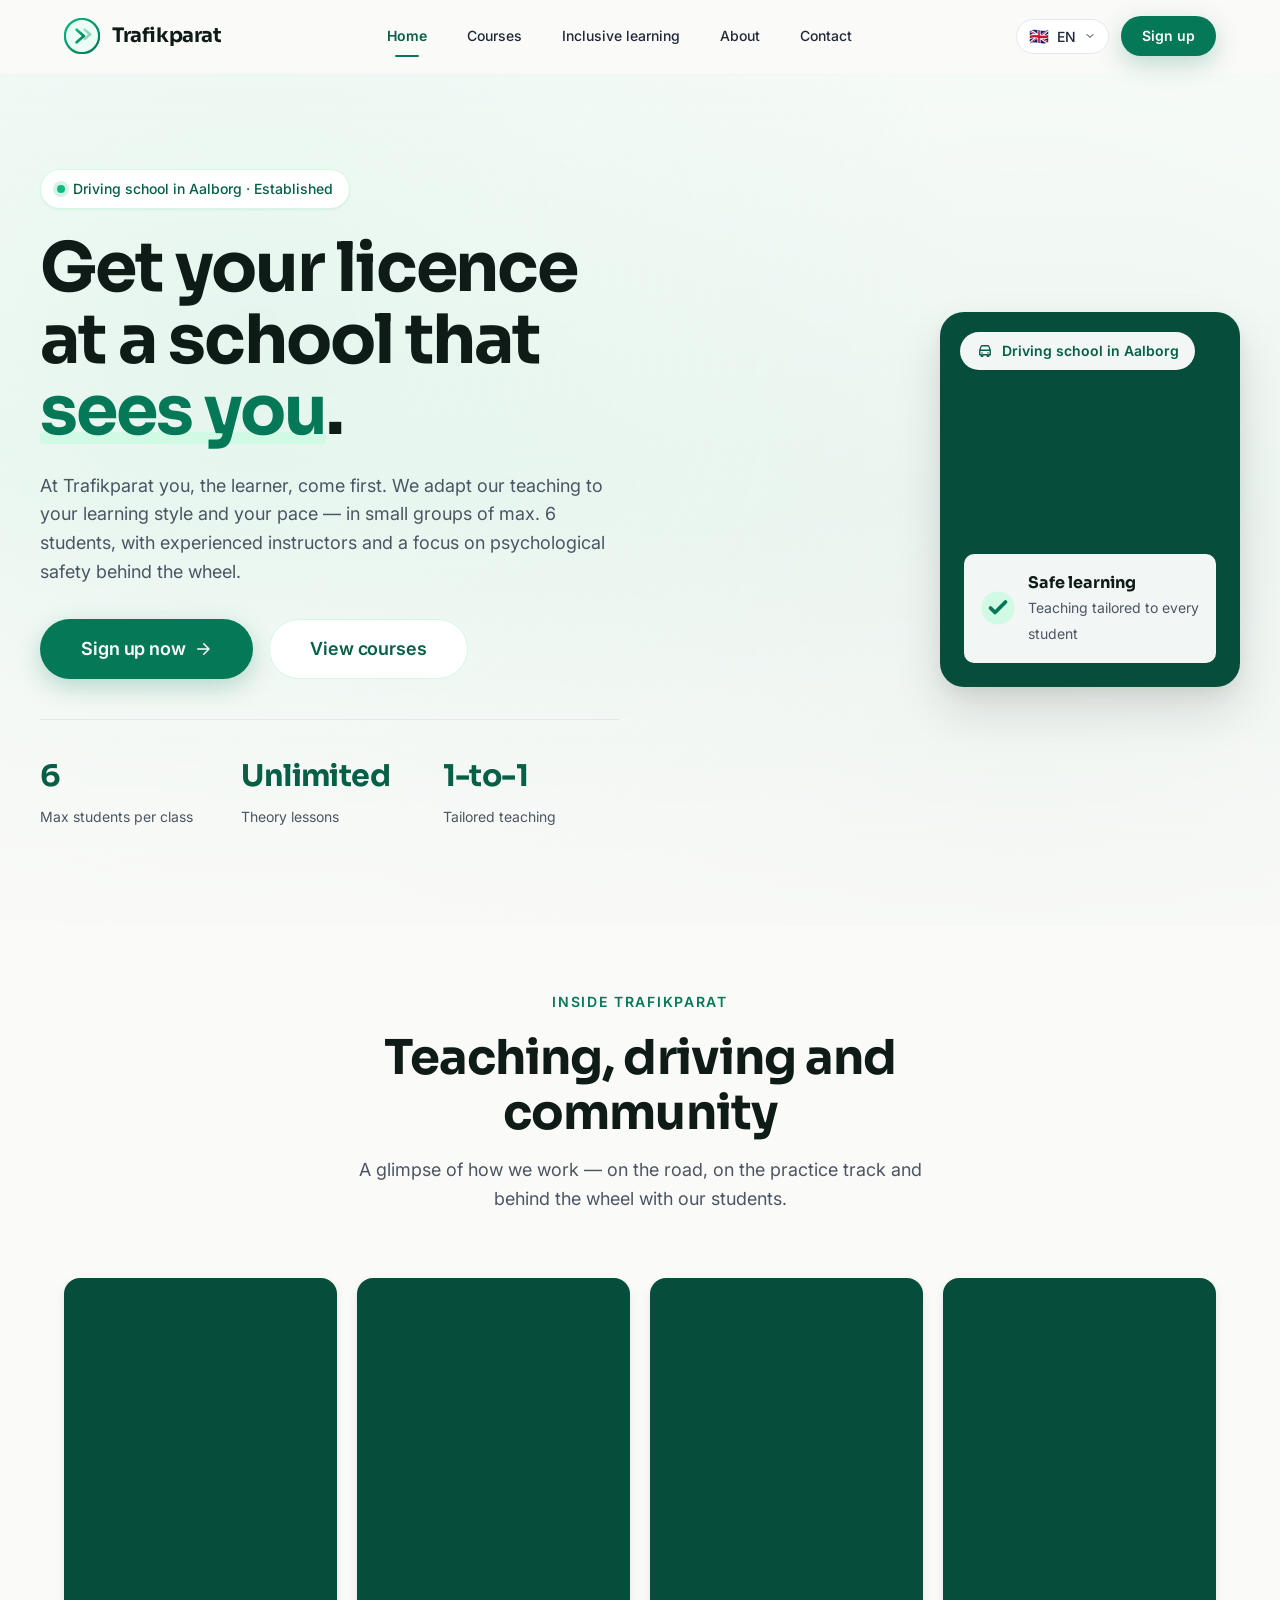
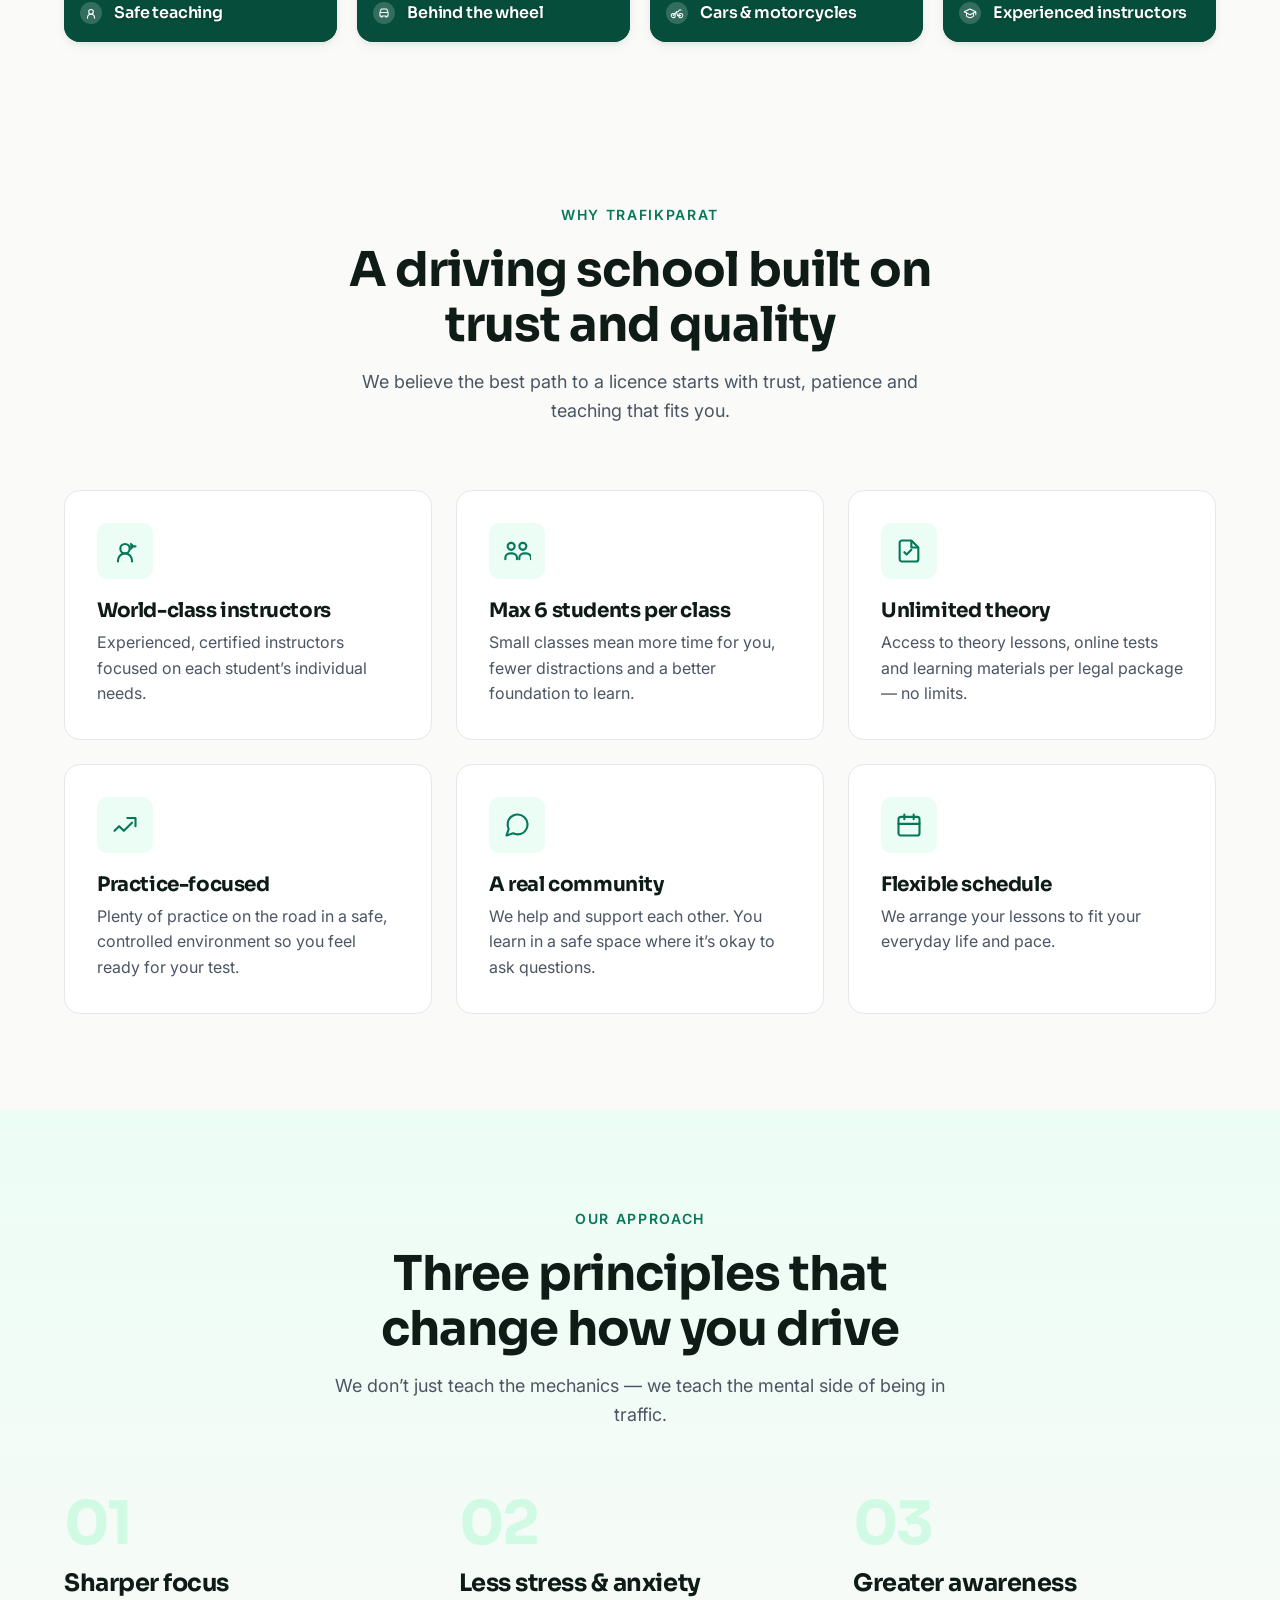
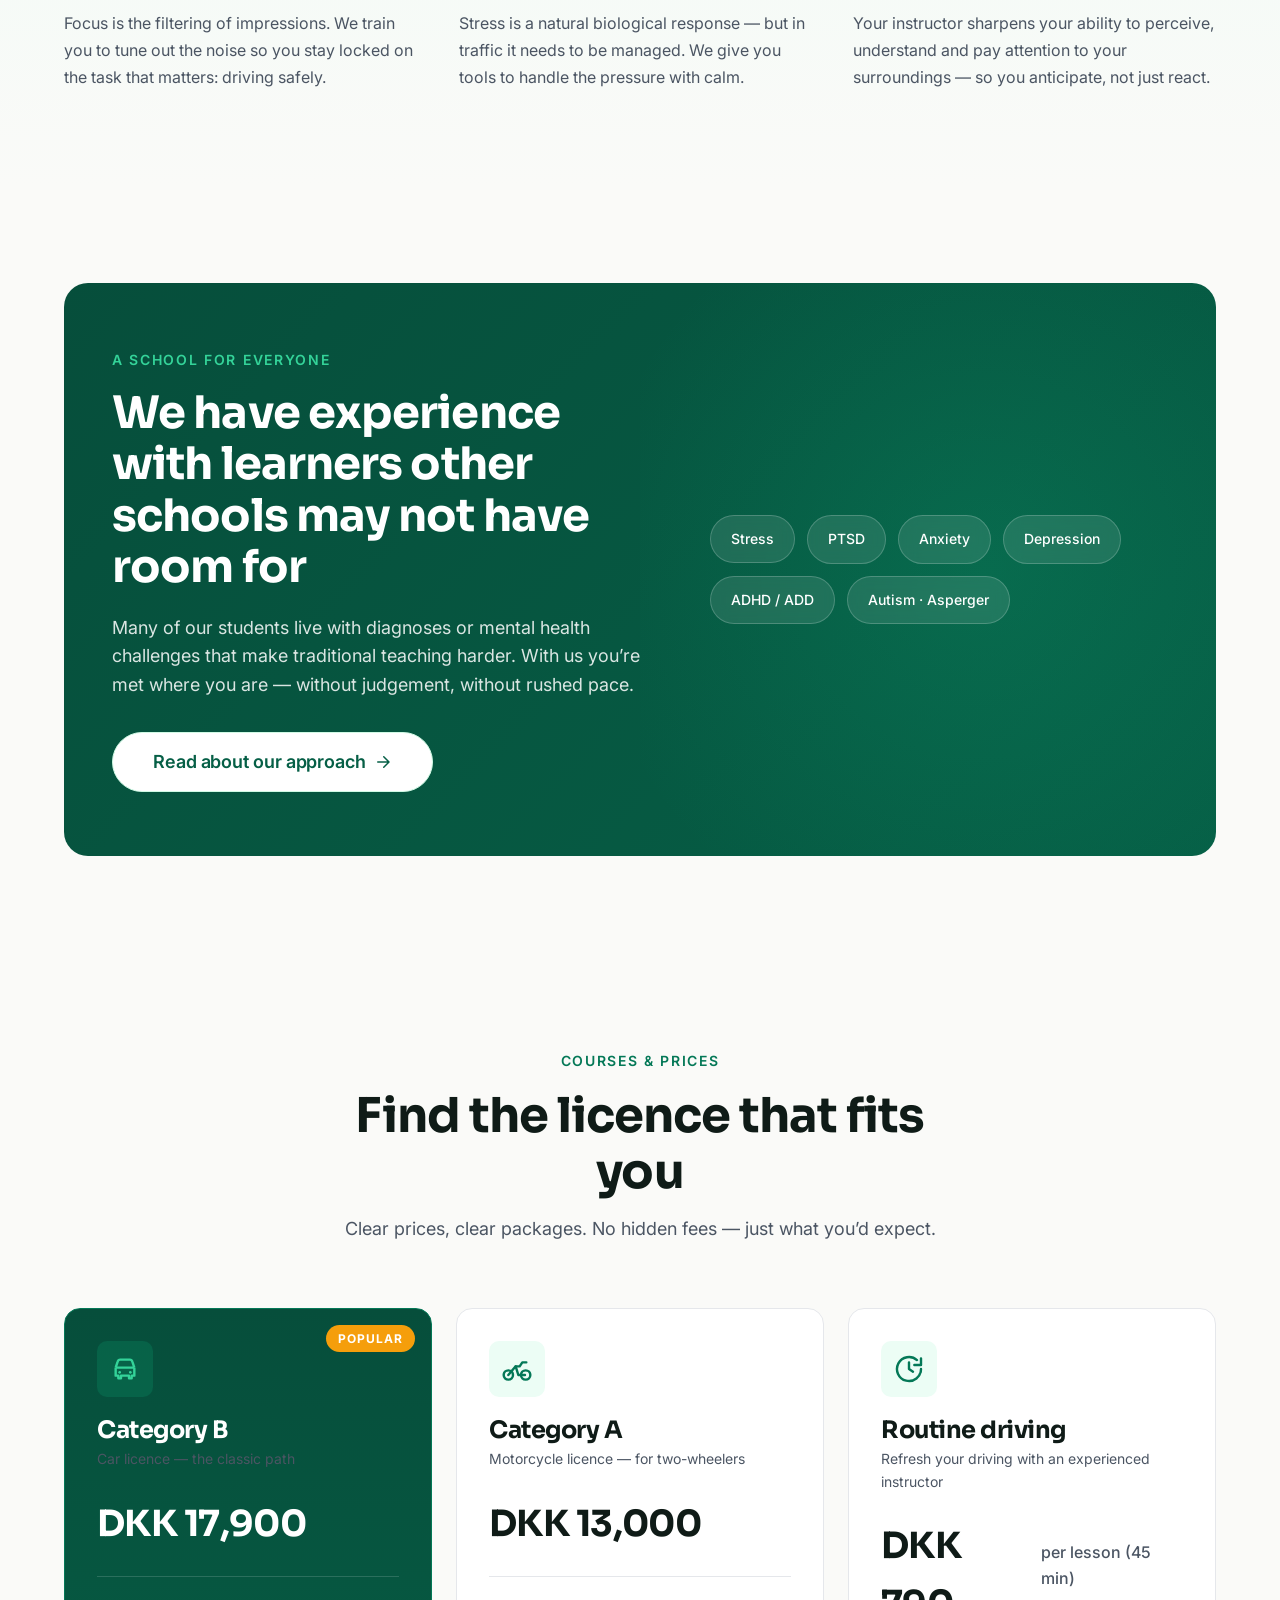
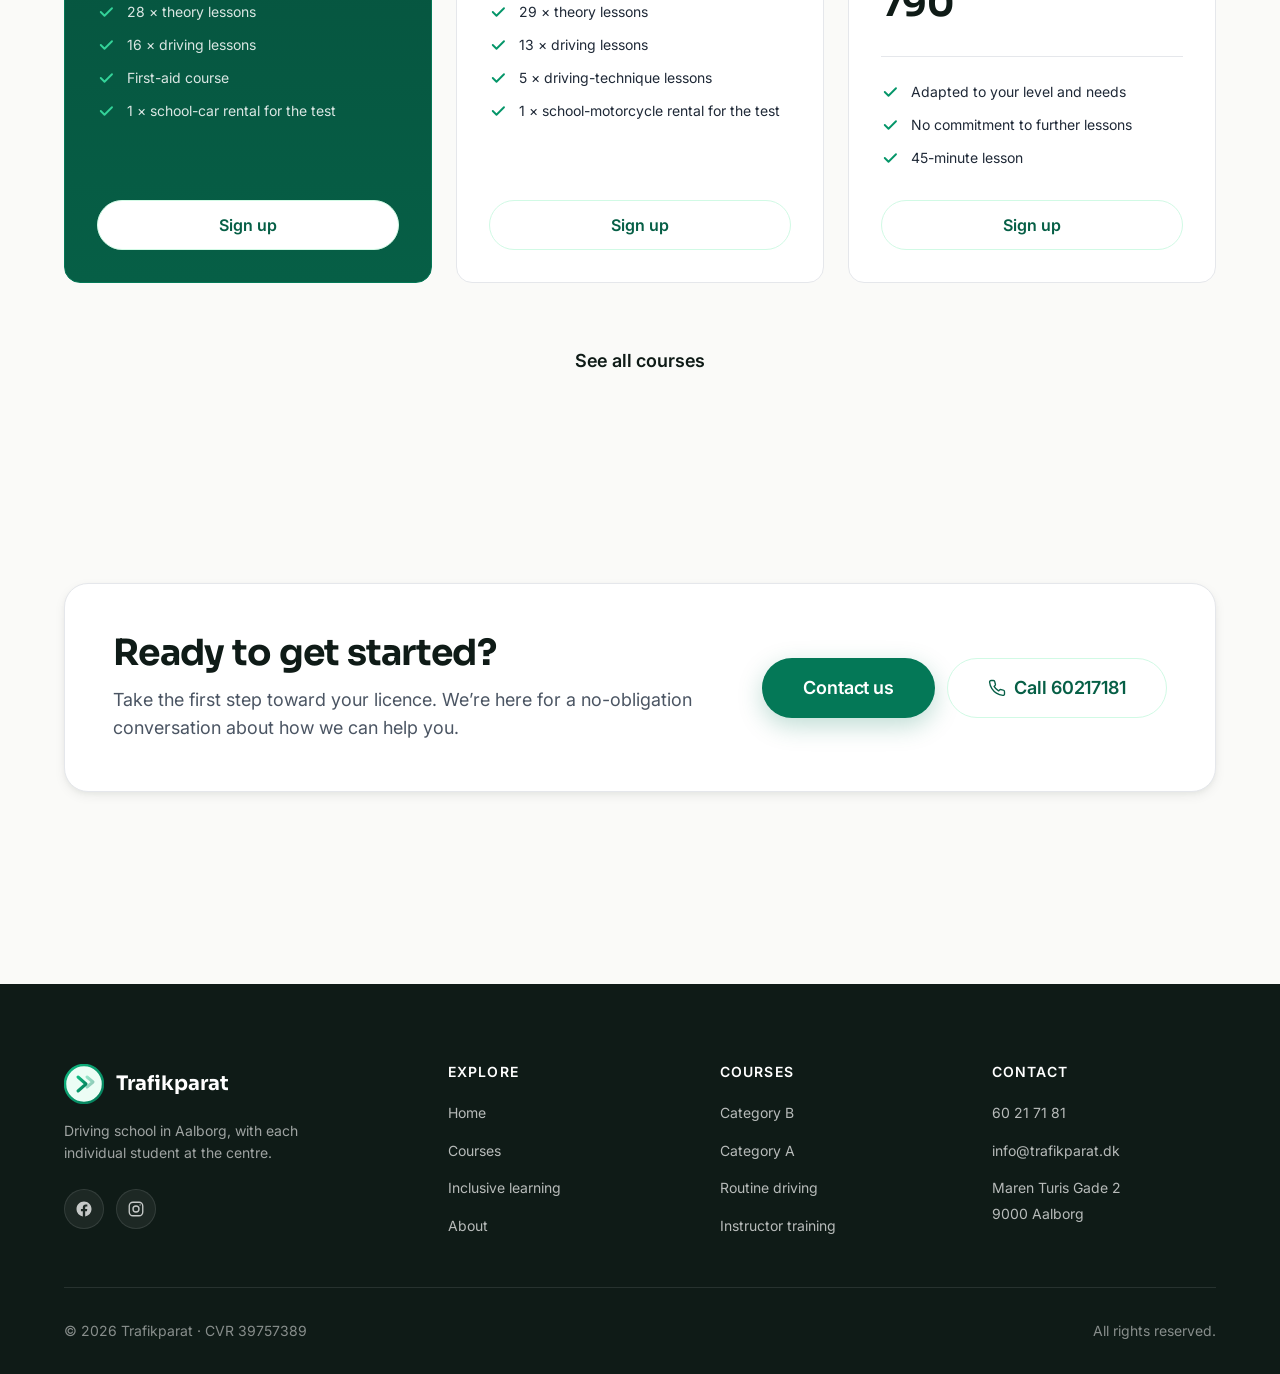
==== index.html @ 36429fb8 "init" ====
<!DOCTYPE html>
<html lang="da">
<head>
  <meta charset="UTF-8" />
  <meta name="viewport" content="width=device-width, initial-scale=1.0" />
  <title>Trafikparat · Køreskole i Aalborg</title>
  <meta name="description" content="Køreskole i Aalborg, der sætter eleven i centrum. Maks. 6 elever pr. hold, erfarne kørelærere og tilpasset undervisning — også for elever med stress, PTSD, ADHD, autisme m.fl." />
  <meta name="theme-color" content="#047857" />
  <meta property="og:title" content="Trafikparat · Køreskole i Aalborg" />
  <meta property="og:description" content="Køreskole i Aalborg, der sætter eleven i centrum. Tryg, individuel undervisning på dit tempo." />
  <meta property="og:type" content="website" />
  <link rel="icon" type="image/svg+xml" href="assets/logo.svg" />
  <link rel="preconnect" href="https://fonts.googleapis.com" />
  <link rel="preconnect" href="https://fonts.gstatic.com" crossorigin />
  <link href="https://fonts.googleapis.com/css2?family=Inter:wght@400;500;600;700&family=Sora:wght@500;600;700&display=swap" rel="stylesheet" />
  <link rel="stylesheet" href="css/style.css" />
  <span data-i18n-title="meta.tagline" style="display:none"></span>
</head>
<body>

  <!-- ============= NAV ============= -->
  <header class="nav">
    <div class="container nav__inner">
      <a href="index.html" class="nav__brand" aria-label="Trafikparat">
        <img src="assets/logo.svg" alt="" width="36" height="36" />
        <span>Trafikparat</span>
      </a>

      <nav class="nav__menu" aria-label="Hovedmenu">
        <a href="index.html" class="nav__link is-active" data-i18n="nav.home">Forside</a>
        <a href="holdstart.html" class="nav__link" data-i18n="nav.courses">Holdstart</a>
        <a href="saerlige-behov.html" class="nav__link" data-i18n="nav.support">Særlige behov</a>
        <a href="om-os.html" class="nav__link" data-i18n="nav.about">Om os</a>
        <a href="kontakt.html" class="nav__link" data-i18n="nav.contact">Kontakt</a>
      </nav>

      <div class="nav__actions">
        <div class="lang">
          <button type="button" class="lang__toggle" data-lang-toggle aria-haspopup="true" aria-expanded="false">
            <span class="lang__flag" data-lang-flag>🇩🇰</span>
            <span data-lang-current>DA</span>
            <svg class="lang__caret" viewBox="0 0 24 24" fill="none" aria-hidden="true">
              <path d="M6 9l6 6 6-6" stroke="currentColor" stroke-width="2" stroke-linecap="round" stroke-linejoin="round"/>
            </svg>
          </button>
          <div class="lang__menu" data-lang-menu role="menu"></div>
        </div>

        <a href="kontakt.html" class="btn btn--primary btn--sm" data-i18n="nav.signUp">Tilmeld dig</a>

        <button type="button" class="nav__burger" aria-label="Menu" aria-expanded="false" aria-controls="nav-menu">
          <span></span><span></span><span></span>
        </button>
      </div>
    </div>
  </header>

  <!-- ============= HERO ============= -->
  <section class="hero">
    <div class="hero__bg">
      <video class="hero__video" autoplay loop muted playsinline poster="">
        <source src="https://trafikparat.dk/onewebmedia/Trafik%20-%206454.mp4" type="video/mp4" />
      </video>
      <div class="hero__overlay"></div>
    </div>

    <div class="container hero__inner">
      <div class="hero__copy" data-reveal>
        <span class="hero__eyebrow">
          <span class="dot"></span>
          <span data-i18n="hero.eyebrow">Køreskole i Aalborg · Etableret køreskole</span>
        </span>

        <h1 class="hero__title">
          <span data-i18n="hero.title1">Få dit kørekort hos en køreskole, der</span>
          <span class="highlight" data-i18n="hero.titleHL">ser dig</span><span data-i18n="hero.title2">.</span>
        </h1>

        <p class="hero__lead" data-i18n="hero.lead">
          Hos Trafikparat står du som elev i centrum. Vi tilpasser undervisningen til din læringsstil og dit tempo — i små hold på maks. 6 elever, med erfarne kørelærere og fokus på psykologisk tryghed bag rattet.
        </p>

        <div class="hero__cta">
          <a href="holdstart.html" class="btn btn--primary btn--large">
            <span data-i18n="hero.ctaPrimary">Tilmeld dig nu</span>
            <svg class="icon" viewBox="0 0 24 24" fill="none" aria-hidden="true">
              <path d="M5 12h14M13 5l7 7-7 7" stroke="currentColor" stroke-width="2" stroke-linecap="round" stroke-linejoin="round"/>
            </svg>
          </a>
          <a href="#features" class="btn btn--secondary btn--large" data-i18n="hero.ctaSecondary">Se holdstart</a>
        </div>

        <div class="hero__stats">
          <div class="hero__stat">
            <strong>6</strong>
            <span data-i18n="hero.stat1">Maks. elever pr. hold</span>
          </div>
          <div class="hero__stat">
            <strong data-i18n="hero.statValueTheory">Ubegrænset</strong>
            <span data-i18n="hero.stat2">Teorilektioner</span>
          </div>
          <div class="hero__stat">
            <strong data-i18n="hero.statValueIndividual">1-til-1</strong>
            <span data-i18n="hero.stat3">Tilpasset undervisning</span>
          </div>
        </div>
      </div>

      <div class="hero__visual" data-reveal>
        <video autoplay loop muted playsinline>
          <source src="https://trafikparat.dk/onewebmedia/pexels-gustavo-fring-5391318.mp4" type="video/mp4" />
        </video>
        <div class="hero__visual-tag">
          <svg viewBox="0 0 24 24" fill="none" aria-hidden="true">
            <path d="M5 11l1.5-4.5A2 2 0 018.4 5h7.2a2 2 0 011.9 1.5L19 11M5 11h14M5 11v6h2v2h2v-2h6v2h2v-2h2v-6" stroke="currentColor" stroke-width="1.8" stroke-linejoin="round"/>
            <circle cx="8" cy="14.5" r="1" fill="currentColor"/>
            <circle cx="16" cy="14.5" r="1" fill="currentColor"/>
          </svg>
          <span data-i18n="meta.tagline">Køreskole i Aalborg</span>
        </div>
        <div class="hero__visual-badge">
          <svg viewBox="0 0 24 24" fill="none" aria-hidden="true">
            <circle cx="12" cy="12" r="11" fill="#D1FAE5"/>
            <path d="M7 12l3 3 7-7" stroke="#047857" stroke-width="2.5" stroke-linecap="round" stroke-linejoin="round"/>
          </svg>
          <div>
            <strong data-i18n="hero.badgeTitle">Tryg læring</strong>
            <span data-i18n="hero.badgeText">Undervisning tilpasset hver enkelt elev</span>
          </div>
        </div>
      </div>
    </div>
  </section>

  <!-- ============= SCENES (visual storyboard) ============= -->
  <section class="section section--tight">
    <div class="container">
      <header class="section-header" data-reveal>
        <span class="eyebrow" data-i18n="scenes.eyebrow">Hverdagen hos Trafikparat</span>
        <h2 class="section-title" data-i18n="scenes.title">Undervisning, kørsel og fællesskab</h2>
        <p class="section-lead" data-i18n="scenes.lead">Et glimt af, hvordan vi arbejder — på vejen, på øvebanen og bag rattet sammen med vores elever.</p>
      </header>

      <div class="scenes">
        <article class="scene-card" data-reveal>
          <video autoplay loop muted playsinline preload="metadata">
            <source src="https://trafikparat.dk/onewebmedia/pexels-gustavo-fring-5391318.mp4" type="video/mp4" />
          </video>
          <div class="scene-card__caption">
            <svg viewBox="0 0 24 24" fill="none" aria-hidden="true">
              <path d="M12 14a4 4 0 100-8 4 4 0 000 8z" stroke="currentColor" stroke-width="1.8"/>
              <path d="M6 21v-1a6 6 0 0112 0v1" stroke="currentColor" stroke-width="1.8" stroke-linecap="round"/>
            </svg>
            <strong data-i18n="scenes.tag1">Tryg undervisning</strong>
          </div>
        </article>

        <article class="scene-card" data-reveal>
          <video autoplay loop muted playsinline preload="metadata">
            <source src="https://trafikparat.dk/onewebmedia/Trafik%20-%206454.mp4" type="video/mp4" />
          </video>
          <div class="scene-card__caption">
            <svg viewBox="0 0 24 24" fill="none" aria-hidden="true">
              <path d="M5 11l1.5-4.5A2 2 0 018.4 5h7.2a2 2 0 011.9 1.5L19 11M5 11h14M5 11v6h2v2h2v-2h6v2h2v-2h2v-6" stroke="currentColor" stroke-width="1.8" stroke-linejoin="round"/>
            </svg>
            <strong data-i18n="scenes.tag2">Praktisk kørsel</strong>
          </div>
        </article>

        <article class="scene-card" data-reveal>
          <video autoplay loop muted playsinline preload="metadata">
            <source src="https://trafikparat.dk/onewebmedia/production%20ID_5198919.mp4" type="video/mp4" />
          </video>
          <div class="scene-card__caption">
            <svg viewBox="0 0 24 24" fill="none" aria-hidden="true">
              <circle cx="5.5" cy="16.5" r="3.5" stroke="currentColor" stroke-width="1.8"/>
              <circle cx="18.5" cy="16.5" r="3.5" stroke="currentColor" stroke-width="1.8"/>
              <path d="M5.5 16.5L11 10h3l2-3h3M11 10l2 6.5h5" stroke="currentColor" stroke-width="1.8" stroke-linecap="round" stroke-linejoin="round"/>
            </svg>
            <strong data-i18n="scenes.tag3">Kategori A & B</strong>
          </div>
        </article>

        <article class="scene-card" data-reveal>
          <video autoplay loop muted playsinline preload="metadata">
            <source src="https://trafikparat.dk/onewebmedia/pexels-kindel-media-6774593.mp4" type="video/mp4" />
          </video>
          <div class="scene-card__caption">
            <svg viewBox="0 0 24 24" fill="none" aria-hidden="true">
              <path d="M22 10v6M2 10l10-5 10 5-10 5z" stroke="currentColor" stroke-width="1.8" stroke-linejoin="round"/>
              <path d="M6 12v5c0 1 4 3 6 3s6-2 6-3v-5" stroke="currentColor" stroke-width="1.8" stroke-linecap="round" stroke-linejoin="round"/>
            </svg>
            <strong data-i18n="scenes.tag4">Erfarne kørelærere</strong>
          </div>
        </article>
      </div>
    </div>
  </section>

  <!-- ============= FEATURES ============= -->
  <section class="section" id="features">
    <div class="container">
      <header class="section-header" data-reveal>
        <span class="eyebrow" data-i18n="features.eyebrow">Hvorfor Trafikparat</span>
        <h2 class="section-title" data-i18n="features.title">En køreskole bygget på tryghed og kvalitet</h2>
        <p class="section-lead" data-i18n="features.lead">Vi tror på, at den bedste vej til et kørekort starter med tillid, tålmodighed og tilpasset undervisning.</p>
      </header>

      <div class="features">
        <article class="feature" data-reveal>
          <div class="feature__icon">
            <svg viewBox="0 0 24 24" fill="none" aria-hidden="true">
              <path d="M12 14a4 4 0 100-8 4 4 0 000 8z" stroke="currentColor" stroke-width="1.8"/>
              <path d="M6 21v-1a6 6 0 0112 0v1" stroke="currentColor" stroke-width="1.8" stroke-linecap="round"/>
              <path d="M17 6l2 2-2 2M21 8h-4" stroke="currentColor" stroke-width="1.8" stroke-linecap="round" stroke-linejoin="round"/>
            </svg>
          </div>
          <h3 class="feature__title" data-i18n="features.f1Title">Lærere i verdensklasse</h3>
          <p class="feature__text" data-i18n="features.f1Text">Erfarne, certificerede kørelærere med fokus på den enkelte elevs behov og forudsætninger.</p>
        </article>

        <article class="feature" data-reveal>
          <div class="feature__icon">
            <svg viewBox="0 0 24 24" fill="none" aria-hidden="true">
              <circle cx="7" cy="8" r="3" stroke="currentColor" stroke-width="1.8"/>
              <circle cx="17" cy="8" r="3" stroke="currentColor" stroke-width="1.8"/>
              <path d="M2 19v-1a4 4 0 014-4h2a4 4 0 014 4v1M14 19v-1a4 4 0 014-4h2a4 4 0 014 4v1" stroke="currentColor" stroke-width="1.8" stroke-linecap="round"/>
            </svg>
          </div>
          <h3 class="feature__title" data-i18n="features.f2Title">Maks. 6 elever pr. hold</h3>
          <p class="feature__text" data-i18n="features.f2Text">Små hold giver mere tid til dig, færre forstyrrelser og en bedre forudsætning for at lære.</p>
        </article>

        <article class="feature" data-reveal>
          <div class="feature__icon">
            <svg viewBox="0 0 24 24" fill="none" aria-hidden="true">
              <path d="M4 5a2 2 0 012-2h8l6 6v10a2 2 0 01-2 2H6a2 2 0 01-2-2V5z" stroke="currentColor" stroke-width="1.8" stroke-linejoin="round"/>
              <path d="M14 3v6h6" stroke="currentColor" stroke-width="1.8" stroke-linejoin="round"/>
              <path d="M8 13l2 2 4-4" stroke="currentColor" stroke-width="1.8" stroke-linecap="round" stroke-linejoin="round"/>
            </svg>
          </div>
          <h3 class="feature__title" data-i18n="features.f3Title">Ubegrænset teori</h3>
          <p class="feature__text" data-i18n="features.f3Text">Du får adgang til teorilektioner, online prøver og undervisningsmaterialer pr. lovpakke uden begrænsninger.</p>
        </article>

        <article class="feature" data-reveal>
          <div class="feature__icon">
            <svg viewBox="0 0 24 24" fill="none" aria-hidden="true">
              <path d="M3 17l4-4 4 4 7-7" stroke="currentColor" stroke-width="1.8" stroke-linecap="round" stroke-linejoin="round"/>
              <path d="M14 6h7v7" stroke="currentColor" stroke-width="1.8" stroke-linecap="round" stroke-linejoin="round"/>
            </svg>
          </div>
          <h3 class="feature__title" data-i18n="features.f4Title">Praksisorienteret</h3>
          <p class="feature__text" data-i18n="features.f4Text">Masser af øvelse på vejen i et sikkert og kontrolleret miljø, så du føler dig klar til prøven.</p>
        </article>

        <article class="feature" data-reveal>
          <div class="feature__icon">
            <svg viewBox="0 0 24 24" fill="none" aria-hidden="true">
              <path d="M21 11.5a8.38 8.38 0 01-.9 3.8 8.5 8.5 0 01-7.6 4.7 8.38 8.38 0 01-3.8-.9L3 21l1.9-5.7a8.38 8.38 0 01-.9-3.8 8.5 8.5 0 014.7-7.6 8.38 8.38 0 013.8-.9h.5a8.48 8.48 0 018 8v.5z" stroke="currentColor" stroke-width="1.8" stroke-linejoin="round"/>
            </svg>
          </div>
          <h3 class="feature__title" data-i18n="features.f5Title">Fællesskab</h3>
          <p class="feature__text" data-i18n="features.f5Text">Vi hjælper og støtter hinanden. Du lærer i et trygt miljø, hvor det er okay at stille spørgsmål.</p>
        </article>

        <article class="feature" data-reveal>
          <div class="feature__icon">
            <svg viewBox="0 0 24 24" fill="none" aria-hidden="true">
              <rect x="3" y="5" width="18" height="16" rx="2" stroke="currentColor" stroke-width="1.8"/>
              <path d="M8 3v4M16 3v4M3 11h18" stroke="currentColor" stroke-width="1.8" stroke-linecap="round"/>
            </svg>
          </div>
          <h3 class="feature__title" data-i18n="features.f6Title">Fleksibel tidsplan</h3>
          <p class="feature__text" data-i18n="features.f6Text">Vi tilrettelægger din undervisning, så den passer ind i din hverdag og dit tempo.</p>
        </article>
      </div>
    </div>
  </section>

  <!-- ============= PILLARS / METHODOLOGY ============= -->
  <section class="section" style="background: linear-gradient(180deg, #ECFDF5 0%, transparent 100%);">
    <div class="container">
      <header class="section-header" data-reveal>
        <span class="eyebrow" data-i18n="pillars.eyebrow">Vores tilgang</span>
        <h2 class="section-title" data-i18n="pillars.title">Tre principper, der ændrer, hvordan du kører</h2>
        <p class="section-lead" data-i18n="pillars.lead">Vi underviser ikke bare i køreteknik — vi underviser i den mentale side af at færdes i trafikken.</p>
      </header>

      <div class="pillars">
        <article class="pillar" data-reveal>
          <div class="pillar__number">01</div>
          <h3 class="pillar__title" data-i18n="pillars.p1Title">Forbedret fokus</h3>
          <p class="pillar__text" data-i18n="pillars.p1Text">Fokus er en filtrering af indtryk. Vi træner dig i at udelukke det støj, der forstyrrer din intention, så du holder hovedet på den vigtige opgave: at køre sikkert.</p>
        </article>
        <article class="pillar" data-reveal>
          <div class="pillar__number">02</div>
          <h3 class="pillar__title" data-i18n="pillars.p2Title">Mindre stress og angst</h3>
          <p class="pillar__text" data-i18n="pillars.p2Text">Stress er en naturlig biologisk mekanisme — men i trafikken skal den styres. Vi giver dig værktøjer til at håndtere presset bag rattet med ro.</p>
        </article>
        <article class="pillar" data-reveal>
          <div class="pillar__number">03</div>
          <h3 class="pillar__title" data-i18n="pillars.p3Title">Øget bevidsthed</h3>
          <p class="pillar__text" data-i18n="pillars.p3Text">Din kørelærer optimerer din evne til at opfatte, forstå og være opmærksom på omgivelserne, så du ikke bare reagerer — men forudser.</p>
        </article>
      </div>
    </div>
  </section>

  <!-- ============= INCLUSIVE ============= -->
  <section class="section">
    <div class="container">
      <div class="inclusive" data-reveal>
        <div class="inclusive__inner">
          <div>
            <span class="eyebrow" data-i18n="inclusive.eyebrow">En køreskole for alle</span>
            <h2 class="inclusive__title" data-i18n="inclusive.title">Vi har erfaring med elever, som andre måske ikke har plads til</h2>
            <p class="inclusive__text" data-i18n="inclusive.text">Mange af vores elever lever med diagnoser eller mentale udfordringer, der gør det sværere at lære i en traditionel sammenhæng. Hos os bliver du mødt, hvor du er — uden fordomme, uden forhastet tempo.</p>
            <a href="saerlige-behov.html" class="btn btn--secondary btn--large">
              <span data-i18n="inclusive.cta">Læs mere om vores tilgang</span>
              <svg class="icon" viewBox="0 0 24 24" fill="none" aria-hidden="true">
                <path d="M5 12h14M13 5l7 7-7 7" stroke="currentColor" stroke-width="2" stroke-linecap="round" stroke-linejoin="round"/>
              </svg>
            </a>
          </div>
          <div class="inclusive__tags">
            <span class="inclusive__tag" data-i18n="inclusive.tagStress">Stress</span>
            <span class="inclusive__tag" data-i18n="inclusive.tagPTSD">PTSD</span>
            <span class="inclusive__tag" data-i18n="inclusive.tagAnxiety">Angst</span>
            <span class="inclusive__tag" data-i18n="inclusive.tagDepression">Depression</span>
            <span class="inclusive__tag" data-i18n="inclusive.tagADHD">ADHD / ADD</span>
            <span class="inclusive__tag" data-i18n="inclusive.tagAutism">Autisme · Asperger</span>
          </div>
        </div>
      </div>
    </div>
  </section>

  <!-- ============= COURSES PREVIEW ============= -->
  <section class="section">
    <div class="container">
      <header class="section-header" data-reveal>
        <span class="eyebrow" data-i18n="coursesPreview.eyebrow">Kurser & priser</span>
        <h2 class="section-title" data-i18n="coursesPreview.title">Find det kørekort, der passer til dig</h2>
        <p class="section-lead" data-i18n="coursesPreview.lead">Klare priser, klar lovpakke. Ingen skjulte gebyrer — kun det, du forventer.</p>
      </header>

      <div class="courses">
        <!-- Cat B -->
        <article class="course-card course-card--featured" data-reveal>
          <span class="course-card__badge" data-i18n="courses.popular">Populær</span>
          <div class="course-card__icon">
            <svg viewBox="0 0 24 24" fill="none" aria-hidden="true">
              <path d="M5 11l1.5-4.5A2 2 0 018.4 5h7.2a2 2 0 011.9 1.5L19 11M5 11h14M5 11v6h2v2h2v-2h6v2h2v-2h2v-6" stroke="currentColor" stroke-width="1.8" stroke-linejoin="round"/>
              <circle cx="8" cy="14.5" r="1" fill="currentColor"/>
              <circle cx="16" cy="14.5" r="1" fill="currentColor"/>
            </svg>
          </div>
          <h3 class="course-card__title" data-i18n="courses.catBTitle">Kategori B</h3>
          <p class="course-card__subtitle" data-i18n="courses.catBSubtitle">Bilkørekort — den klassiske vej</p>
          <div class="course-card__price-row">
            <span class="course-card__price" data-i18n="courses.catBPrice">17.900 kr</span>
          </div>
          <ul class="course-card__features">
            <li><svg viewBox="0 0 24 24" fill="none"><path d="M5 12l5 5L20 7" stroke="currentColor" stroke-width="2.5" stroke-linecap="round" stroke-linejoin="round"/></svg><span data-i18n="courses.catBFeature1">28 × teorilektioner</span></li>
            <li><svg viewBox="0 0 24 24" fill="none"><path d="M5 12l5 5L20 7" stroke="currentColor" stroke-width="2.5" stroke-linecap="round" stroke-linejoin="round"/></svg><span data-i18n="courses.catBFeature4">16 × kørelektioner</span></li>
            <li><svg viewBox="0 0 24 24" fill="none"><path d="M5 12l5 5L20 7" stroke="currentColor" stroke-width="2.5" stroke-linecap="round" stroke-linejoin="round"/></svg><span data-i18n="courses.catBFeature6">Førstehjælpskursus</span></li>
            <li><svg viewBox="0 0 24 24" fill="none"><path d="M5 12l5 5L20 7" stroke="currentColor" stroke-width="2.5" stroke-linecap="round" stroke-linejoin="round"/></svg><span data-i18n="courses.catBFeature5">1 × leje af skolebil til køreprøven</span></li>
          </ul>
          <a href="holdstart.html#cat-b" class="btn btn--secondary" data-i18n="courses.signUp">Tilmeld dig</a>
        </article>

        <!-- Cat A -->
        <article class="course-card" data-reveal>
          <div class="course-card__icon">
            <svg viewBox="0 0 24 24" fill="none" aria-hidden="true">
              <circle cx="5.5" cy="16.5" r="3.5" stroke="currentColor" stroke-width="1.8"/>
              <circle cx="18.5" cy="16.5" r="3.5" stroke="currentColor" stroke-width="1.8"/>
              <path d="M5.5 16.5L11 10h3l2-3h3" stroke="currentColor" stroke-width="1.8" stroke-linecap="round" stroke-linejoin="round"/>
              <path d="M11 10l2 6.5h5" stroke="currentColor" stroke-width="1.8" stroke-linecap="round" stroke-linejoin="round"/>
            </svg>
          </div>
          <h3 class="course-card__title" data-i18n="courses.catATitle">Kategori A</h3>
          <p class="course-card__subtitle" data-i18n="courses.catASubtitle">Motorcykelkørekort</p>
          <div class="course-card__price-row">
            <span class="course-card__price" data-i18n="courses.catAPrice">13.000 kr</span>
          </div>
          <ul class="course-card__features">
            <li><svg viewBox="0 0 24 24" fill="none"><path d="M5 12l5 5L20 7" stroke="currentColor" stroke-width="2.5" stroke-linecap="round" stroke-linejoin="round"/></svg><span data-i18n="courses.catAFeature1">29 × teorilektioner</span></li>
            <li><svg viewBox="0 0 24 24" fill="none"><path d="M5 12l5 5L20 7" stroke="currentColor" stroke-width="2.5" stroke-linecap="round" stroke-linejoin="round"/></svg><span data-i18n="courses.catAFeature4">13 × kørelektioner</span></li>
            <li><svg viewBox="0 0 24 24" fill="none"><path d="M5 12l5 5L20 7" stroke="currentColor" stroke-width="2.5" stroke-linecap="round" stroke-linejoin="round"/></svg><span data-i18n="courses.catAFeature3">5 × køreteknisk kursus</span></li>
            <li><svg viewBox="0 0 24 24" fill="none"><path d="M5 12l5 5L20 7" stroke="currentColor" stroke-width="2.5" stroke-linecap="round" stroke-linejoin="round"/></svg><span data-i18n="courses.catAFeature6">1 × leje af skolemotorcykel</span></li>
          </ul>
          <a href="holdstart.html#cat-a" class="btn btn--secondary" data-i18n="courses.signUp">Tilmeld dig</a>
        </article>

        <!-- Routine -->
        <article class="course-card" data-reveal>
          <div class="course-card__icon">
            <svg viewBox="0 0 24 24" fill="none" aria-hidden="true">
              <path d="M21 12a9 9 0 11-3-6.7" stroke="currentColor" stroke-width="1.8" stroke-linecap="round"/>
              <path d="M21 4v5h-5" stroke="currentColor" stroke-width="1.8" stroke-linecap="round" stroke-linejoin="round"/>
              <path d="M12 7v5l3 2" stroke="currentColor" stroke-width="1.8" stroke-linecap="round" stroke-linejoin="round"/>
            </svg>
          </div>
          <h3 class="course-card__title" data-i18n="courses.routineTitle">Rutinekørsel</h3>
          <p class="course-card__subtitle" data-i18n="courses.routineSubtitle">Genopfrisk din kørsel</p>
          <div class="course-card__price-row">
            <span class="course-card__price" data-i18n="courses.routinePrice">790 kr</span>
            <span class="course-card__price-unit" data-i18n="courses.perLesson">pr. lektion (45 min)</span>
          </div>
          <ul class="course-card__features">
            <li><svg viewBox="0 0 24 24" fill="none"><path d="M5 12l5 5L20 7" stroke="currentColor" stroke-width="2.5" stroke-linecap="round" stroke-linejoin="round"/></svg><span data-i18n="courses.routineFeature2">Tilpasset dit niveau og behov</span></li>
            <li><svg viewBox="0 0 24 24" fill="none"><path d="M5 12l5 5L20 7" stroke="currentColor" stroke-width="2.5" stroke-linecap="round" stroke-linejoin="round"/></svg><span data-i18n="courses.routineFeature3">Ingen forpligtelse på flere lektioner</span></li>
            <li><svg viewBox="0 0 24 24" fill="none"><path d="M5 12l5 5L20 7" stroke="currentColor" stroke-width="2.5" stroke-linecap="round" stroke-linejoin="round"/></svg><span data-i18n="courses.routineFeature1">Lektion á 45 minutter</span></li>
          </ul>
          <a href="holdstart.html#routine" class="btn btn--secondary" data-i18n="courses.signUp">Tilmeld dig</a>
        </article>
      </div>

      <div style="text-align: center; margin-top: 3rem;" data-reveal>
        <a href="holdstart.html" class="btn btn--ghost btn--large" data-i18n="coursesPreview.cta">
          Se alle kurser
        </a>
      </div>
    </div>
  </section>

  <!-- ============= FINAL CTA ============= -->
  <section class="section">
    <div class="container">
      <div class="cta-banner" data-reveal>
        <div>
          <h2 data-i18n="ctaBanner.title">Klar til at komme i gang?</h2>
          <p data-i18n="ctaBanner.text">Tag det første skridt mod kørekortet. Vi sidder klar til en uforpligtende snak om, hvordan vi kan hjælpe dig videre.</p>
        </div>
        <div class="cta-banner__actions">
          <a href="kontakt.html" class="btn btn--primary btn--large" data-i18n="ctaBanner.primary">Kontakt os</a>
          <a href="tel:60217181" class="btn btn--secondary btn--large">
            <svg class="icon" viewBox="0 0 24 24" fill="none" aria-hidden="true">
              <path d="M22 16.92v3a2 2 0 01-2.18 2 19.79 19.79 0 01-8.63-3.07 19.5 19.5 0 01-6-6 19.79 19.79 0 01-3.07-8.67A2 2 0 014.11 2h3a2 2 0 012 1.72c.13.96.37 1.9.72 2.81a2 2 0 01-.45 2.11L8.09 9.91a16 16 0 006 6l1.27-1.27a2 2 0 012.11-.45c.91.35 1.85.59 2.81.72A2 2 0 0122 16.92z" stroke="currentColor" stroke-width="1.8" stroke-linecap="round" stroke-linejoin="round"/>
            </svg>
            <span data-i18n="ctaBanner.secondary">Ring 60217181</span>
          </a>
        </div>
      </div>
    </div>
  </section>

  <!-- ============= FOOTER ============= -->
  <footer class="footer">
    <div class="container">
      <div class="footer__grid">
        <div>
          <div class="footer__brand">
            <img src="assets/logo.svg" alt="" width="40" height="40" />
            <span>Trafikparat</span>
          </div>
          <p class="footer__tagline" data-i18n="footer.tagline">Køreskole i Aalborg, der sætter den enkelte elev i centrum.</p>
          <div class="footer__social">
            <a href="https://facebook.com/trafikparat" target="_blank" rel="noopener" aria-label="Facebook">
              <svg viewBox="0 0 24 24" fill="currentColor" aria-hidden="true"><path d="M22 12c0-5.52-4.48-10-10-10S2 6.48 2 12c0 4.99 3.66 9.13 8.44 9.88v-6.99H7.9V12h2.54V9.8c0-2.51 1.49-3.89 3.78-3.89 1.09 0 2.24.2 2.24.2v2.46h-1.26c-1.24 0-1.63.77-1.63 1.56V12h2.78l-.44 2.89h-2.33v6.99C18.34 21.13 22 16.99 22 12z"/></svg>
            </a>
            <a href="https://instagram.com/trafikparat" target="_blank" rel="noopener" aria-label="Instagram">
              <svg viewBox="0 0 24 24" fill="none" stroke="currentColor" stroke-width="1.8" stroke-linecap="round" stroke-linejoin="round" aria-hidden="true"><rect x="3" y="3" width="18" height="18" rx="5"/><circle cx="12" cy="12" r="4"/><circle cx="17.5" cy="6.5" r="0.9" fill="currentColor" stroke="none"/></svg>
            </a>
          </div>
        </div>

        <div class="footer__col">
          <h4 data-i18n="footer.explore">Udforsk</h4>
          <ul>
            <li><a href="index.html" data-i18n="nav.home">Forside</a></li>
            <li><a href="holdstart.html" data-i18n="nav.courses">Holdstart</a></li>
            <li><a href="saerlige-behov.html" data-i18n="nav.support">Særlige behov</a></li>
            <li><a href="om-os.html" data-i18n="nav.about">Om os</a></li>
          </ul>
        </div>

        <div class="footer__col">
          <h4 data-i18n="footer.services">Kurser</h4>
          <ul>
            <li><a href="holdstart.html#cat-b" data-i18n="courses.catBTitle">Kategori B</a></li>
            <li><a href="holdstart.html#cat-a" data-i18n="courses.catATitle">Kategori A</a></li>
            <li><a href="holdstart.html#routine" data-i18n="courses.routineTitle">Rutinekørsel</a></li>
            <li><a href="holdstart.html#instructor" data-i18n="courses.instructorTitle">Kørelæreruddannelsen</a></li>
          </ul>
        </div>

        <div class="footer__col">
          <h4 data-i18n="footer.contact">Kontakt</h4>
          <ul>
            <li><a href="tel:60217181">60 21 71 81</a></li>
            <li><a href="mailto:info@trafikparat.dk">info@trafikparat.dk</a></li>
            <li><a href="https://www.google.com/maps/search/?api=1&query=Maren+Turis+Gade+2%2C+9000+Aalborg" target="_blank" rel="noopener">Maren Turis Gade 2<br/>9000 Aalborg</a></li>
          </ul>
        </div>
      </div>

      <div class="footer__bottom">
        <span>© <span id="footer-year"></span> Trafikparat · <span data-i18n="footer.cvr">CVR 39757389</span></span>
        <span data-i18n="footer.rights">Alle rettigheder forbeholdes.</span>
      </div>
    </div>
  </footer>

  <script>document.getElementById('footer-year').textContent = new Date().getFullYear();</script>
  <script src="js/i18n.js"></script>
  <script src="js/main.js"></script>
</body>
</html>
---- css/style.css ----
/* ============================================
   Trafikparat — Design System
   Modernized green identity for a driving school
   that values trust, calm, and clarity.
   ============================================ */

/* ---------- 1. Design tokens ---------- */
:root {
  /* Brand greens */
  --color-primary-900: #064E3B;
  --color-primary-800: #065F46;
  --color-primary-700: #047857;   /* Primary brand */
  --color-primary-600: #059669;
  --color-primary-500: #10B981;   /* Accent / CTA hover */
  --color-primary-400: #34D399;
  --color-primary-100: #D1FAE5;
  --color-primary-50:  #ECFDF5;

  /* Neutrals */
  --color-ink-900: #0F1B17;       /* Near-black with green undertone */
  --color-ink-700: #1F2937;
  --color-ink-500: #4B5563;
  --color-ink-400: #6B7280;
  --color-ink-300: #9CA3AF;
  --color-ink-200: #E5E7EB;
  --color-ink-100: #F3F4F6;
  --color-ink-50:  #FAFAF8;
  --color-white:   #FFFFFF;

  /* Accent (used sparingly) */
  --color-amber:   #F59E0B;
  --color-coral:   #FB7185;

  /* Semantic */
  --color-bg:      var(--color-ink-50);
  --color-surface: var(--color-white);
  --color-text:    var(--color-ink-900);
  --color-muted:   var(--color-ink-500);
  --color-border:  var(--color-ink-200);

  /* Typography */
  --font-sans: 'Inter', -apple-system, BlinkMacSystemFont, 'Segoe UI', Roboto, sans-serif;
  --font-display: 'Sora', 'Inter', -apple-system, sans-serif;

  /* Type scale */
  --fs-xs:   0.75rem;
  --fs-sm:   0.875rem;
  --fs-base: 1rem;
  --fs-lg:   1.125rem;
  --fs-xl:   1.25rem;
  --fs-2xl:  1.5rem;
  --fs-3xl:  1.875rem;
  --fs-4xl:  2.25rem;
  --fs-5xl:  3rem;
  --fs-6xl:  3.75rem;
  --fs-7xl:  4.5rem;

  /* Spacing */
  --space-1: 0.25rem;
  --space-2: 0.5rem;
  --space-3: 0.75rem;
  --space-4: 1rem;
  --space-5: 1.25rem;
  --space-6: 1.5rem;
  --space-8: 2rem;
  --space-10: 2.5rem;
  --space-12: 3rem;
  --space-16: 4rem;
  --space-20: 5rem;
  --space-24: 6rem;
  --space-32: 8rem;

  /* Radius */
  --radius-sm: 6px;
  --radius-md: 10px;
  --radius-lg: 16px;
  --radius-xl: 24px;
  --radius-full: 999px;

  /* Shadows */
  --shadow-sm:  0 1px 2px rgba(15, 27, 23, 0.05);
  --shadow-md:  0 4px 12px rgba(15, 27, 23, 0.06), 0 2px 4px rgba(15, 27, 23, 0.04);
  --shadow-lg:  0 12px 32px rgba(15, 27, 23, 0.08), 0 4px 8px rgba(15, 27, 23, 0.04);
  --shadow-xl:  0 24px 48px rgba(15, 27, 23, 0.12), 0 8px 16px rgba(15, 27, 23, 0.06);
  --shadow-green: 0 8px 24px rgba(4, 120, 87, 0.25);

  /* Layout */
  --container: 1200px;
  --container-narrow: 880px;

  /* Motion */
  --ease-out: cubic-bezier(0.16, 1, 0.3, 1);
  --t-fast: 150ms;
  --t-base: 250ms;
  --t-slow: 450ms;
}

/* ---------- 2. Reset & base ---------- */
*, *::before, *::after { box-sizing: border-box; }

html {
  scroll-behavior: smooth;
  -webkit-text-size-adjust: 100%;
}

body {
  margin: 0;
  font-family: var(--font-sans);
  font-size: var(--fs-base);
  line-height: 1.6;
  color: var(--color-text);
  background: var(--color-bg);
  -webkit-font-smoothing: antialiased;
  -moz-osx-font-smoothing: grayscale;
  text-rendering: optimizeLegibility;
}

img, svg, video { max-width: 100%; display: block; height: auto; }

h1, h2, h3, h4, h5, h6 {
  font-family: var(--font-display);
  font-weight: 700;
  line-height: 1.15;
  letter-spacing: -0.02em;
  margin: 0;
  color: var(--color-ink-900);
}

p { margin: 0; }

a {
  color: var(--color-primary-700);
  text-decoration: none;
  transition: color var(--t-fast) var(--ease-out);
}
a:hover { color: var(--color-primary-500); }

button {
  font-family: inherit;
  cursor: pointer;
  border: none;
  background: none;
}

ul, ol { margin: 0; padding: 0; list-style: none; }

::selection { background: var(--color-primary-100); color: var(--color-primary-900); }

:focus-visible {
  outline: 2px solid var(--color-primary-500);
  outline-offset: 3px;
  border-radius: 4px;
}

/* ---------- 3. Layout utilities ---------- */
.container {
  width: 100%;
  max-width: var(--container);
  margin: 0 auto;
  padding: 0 var(--space-6);
}

.container-narrow {
  width: 100%;
  max-width: var(--container-narrow);
  margin: 0 auto;
  padding: 0 var(--space-6);
}

.section {
  padding: var(--space-24) 0;
}

.section--tight { padding: var(--space-16) 0; }

.section-header {
  text-align: center;
  max-width: 640px;
  margin: 0 auto var(--space-16);
}

.eyebrow {
  display: inline-block;
  font-family: var(--font-sans);
  font-size: var(--fs-sm);
  font-weight: 600;
  text-transform: uppercase;
  letter-spacing: 0.12em;
  color: var(--color-primary-700);
  margin-bottom: var(--space-4);
}

.section-title {
  font-size: clamp(var(--fs-3xl), 4vw, var(--fs-5xl));
  margin-bottom: var(--space-4);
}

.section-lead {
  font-size: var(--fs-lg);
  color: var(--color-muted);
  max-width: 56ch;
  margin: 0 auto;
}

/* ---------- 4. Buttons ---------- */
.btn {
  display: inline-flex;
  align-items: center;
  justify-content: center;
  gap: var(--space-2);
  padding: var(--space-4) var(--space-8);
  font-family: var(--font-sans);
  font-size: var(--fs-base);
  font-weight: 600;
  line-height: 1;
  text-align: center;
  border-radius: var(--radius-full);
  border: 1.5px solid transparent;
  cursor: pointer;
  transition: all var(--t-base) var(--ease-out);
  white-space: nowrap;
  letter-spacing: -0.005em;
}

.btn--primary {
  background: var(--color-primary-700);
  color: var(--color-white);
  box-shadow: var(--shadow-green);
}
.btn--primary:hover {
  background: var(--color-primary-800);
  color: var(--color-white);
  transform: translateY(-2px);
  box-shadow: 0 12px 32px rgba(4, 120, 87, 0.35);
}

.btn--secondary {
  background: var(--color-white);
  color: var(--color-primary-800);
  border-color: var(--color-primary-100);
}
.btn--secondary:hover {
  border-color: var(--color-primary-500);
  color: var(--color-primary-800);
  transform: translateY(-2px);
}

.btn--ghost {
  background: transparent;
  color: var(--color-ink-900);
}
.btn--ghost:hover {
  background: var(--color-primary-50);
  color: var(--color-primary-800);
}

.btn--large {
  padding: var(--space-5) var(--space-10);
  font-size: var(--fs-lg);
}

.btn--sm {
  padding: var(--space-3) var(--space-5);
  font-size: var(--fs-sm);
}

.btn .icon { width: 18px; height: 18px; }

/* ---------- 5. Navigation ---------- */
.nav {
  position: sticky;
  top: 0;
  z-index: 50;
  background: rgba(250, 250, 248, 0.85);
  backdrop-filter: saturate(180%) blur(20px);
  -webkit-backdrop-filter: saturate(180%) blur(20px);
  border-bottom: 1px solid transparent;
  transition: border-color var(--t-base), background var(--t-base);
}

.nav.is-scrolled {
  border-bottom-color: var(--color-border);
  background: rgba(255, 255, 255, 0.92);
}

.nav__inner {
  display: flex;
  align-items: center;
  justify-content: space-between;
  height: 72px;
  gap: var(--space-6);
}

.nav__brand {
  display: flex;
  align-items: center;
  gap: var(--space-3);
  font-family: var(--font-display);
  font-weight: 700;
  font-size: var(--fs-xl);
  color: var(--color-ink-900);
  letter-spacing: -0.02em;
}
.nav__brand:hover { color: var(--color-primary-800); }
.nav__brand svg { width: 36px; height: 36px; flex-shrink: 0; }

.nav__menu {
  display: flex;
  align-items: center;
  gap: var(--space-2);
}

.nav__link {
  position: relative;
  padding: var(--space-2) var(--space-4);
  font-size: var(--fs-sm);
  font-weight: 500;
  color: var(--color-ink-700);
  border-radius: var(--radius-sm);
  transition: all var(--t-fast) var(--ease-out);
}
.nav__link:hover { color: var(--color-primary-800); background: var(--color-primary-50); }
.nav__link.is-active { color: var(--color-primary-800); font-weight: 600; }
.nav__link.is-active::after {
  content: '';
  position: absolute;
  bottom: -2px;
  left: 50%;
  transform: translateX(-50%);
  width: 24px;
  height: 2px;
  background: var(--color-primary-700);
  border-radius: var(--radius-full);
}

.nav__actions {
  display: flex;
  align-items: center;
  gap: var(--space-3);
}

/* Language switcher */
.lang {
  position: relative;
}
.lang__toggle {
  display: inline-flex;
  align-items: center;
  gap: var(--space-2);
  padding: var(--space-2) var(--space-3);
  font-size: var(--fs-sm);
  font-weight: 500;
  color: var(--color-ink-700);
  border-radius: var(--radius-full);
  border: 1px solid var(--color-border);
  background: var(--color-white);
  transition: all var(--t-fast) var(--ease-out);
}
.lang__toggle:hover {
  border-color: var(--color-primary-500);
  color: var(--color-primary-800);
}
.lang__flag { font-size: 16px; line-height: 1; }
.lang__caret { width: 12px; height: 12px; transition: transform var(--t-fast) var(--ease-out); }
.lang.is-open .lang__caret { transform: rotate(180deg); }

.lang__menu {
  position: absolute;
  top: calc(100% + 8px);
  right: 0;
  min-width: 200px;
  background: var(--color-white);
  border: 1px solid var(--color-border);
  border-radius: var(--radius-md);
  box-shadow: var(--shadow-lg);
  padding: var(--space-2);
  opacity: 0;
  visibility: hidden;
  transform: translateY(-4px);
  transition: all var(--t-fast) var(--ease-out);
}
.lang.is-open .lang__menu {
  opacity: 1;
  visibility: visible;
  transform: translateY(0);
}
.lang__option {
  display: flex;
  align-items: center;
  gap: var(--space-3);
  width: 100%;
  padding: var(--space-2) var(--space-3);
  border-radius: var(--radius-sm);
  font-size: var(--fs-sm);
  text-align: left;
  color: var(--color-ink-700);
  transition: background var(--t-fast) var(--ease-out);
}
.lang__option:hover { background: var(--color-primary-50); color: var(--color-primary-800); }
.lang__option.is-active { background: var(--color-primary-100); color: var(--color-primary-900); font-weight: 600; }

/* Mobile menu */
.nav__burger {
  display: none;
  width: 40px;
  height: 40px;
  border-radius: var(--radius-md);
  align-items: center;
  justify-content: center;
  flex-direction: column;
  gap: 5px;
}
.nav__burger span {
  width: 22px;
  height: 2px;
  background: var(--color-ink-900);
  border-radius: var(--radius-full);
  transition: transform var(--t-base) var(--ease-out), opacity var(--t-fast);
}
.nav.is-menu-open .nav__burger span:nth-child(1) { transform: translateY(7px) rotate(45deg); }
.nav.is-menu-open .nav__burger span:nth-child(2) { opacity: 0; }
.nav.is-menu-open .nav__burger span:nth-child(3) { transform: translateY(-7px) rotate(-45deg); }

/* ---------- 6. Hero ---------- */
.hero {
  position: relative;
  min-height: 88vh;
  display: flex;
  align-items: center;
  overflow: hidden;
  background: linear-gradient(180deg, var(--color-primary-50) 0%, var(--color-bg) 100%);
  isolation: isolate;
}

.hero__bg {
  position: absolute;
  inset: 0;
  z-index: -1;
}

.hero__video {
  position: absolute;
  inset: 0;
  width: 100%;
  height: 100%;
  object-fit: cover;
  opacity: 0.32;
  filter: saturate(0.85);
}

.hero__overlay {
  position: absolute;
  inset: 0;
  background:
    linear-gradient(180deg, rgba(250, 250, 248, 0.72) 0%, rgba(250, 250, 248, 0.50) 50%, rgba(250, 250, 248, 0.85) 100%),
    radial-gradient(circle at 20% 30%, rgba(16, 185, 129, 0.18), transparent 60%),
    radial-gradient(circle at 80% 70%, rgba(4, 120, 87, 0.12), transparent 60%);
}

.hero__inner {
  display: grid;
  grid-template-columns: 1.1fr 1fr;
  gap: var(--space-16);
  align-items: center;
  padding: var(--space-24) 0;
  width: 100%;
}

.hero__copy { max-width: 580px; }

.hero__eyebrow {
  display: inline-flex;
  align-items: center;
  gap: var(--space-2);
  padding: var(--space-2) var(--space-4);
  background: var(--color-white);
  border: 1px solid var(--color-primary-100);
  border-radius: var(--radius-full);
  font-size: var(--fs-sm);
  font-weight: 500;
  color: var(--color-primary-800);
  box-shadow: var(--shadow-sm);
  margin-bottom: var(--space-6);
}
.hero__eyebrow .dot {
  width: 8px;
  height: 8px;
  border-radius: 50%;
  background: var(--color-primary-500);
  box-shadow: 0 0 0 4px rgba(16, 185, 129, 0.18);
}

.hero__title {
  font-size: clamp(2.5rem, 5.5vw, 4.25rem);
  line-height: 1.05;
  letter-spacing: -0.03em;
  margin-bottom: var(--space-6);
}
.hero__title .highlight {
  color: var(--color-primary-700);
  position: relative;
  display: inline-block;
  white-space: nowrap;
}
.hero__title .highlight::after {
  content: '';
  position: absolute;
  left: 0;
  right: 0;
  bottom: 0.05em;
  height: 0.18em;
  background: var(--color-primary-100);
  z-index: -1;
  border-radius: 4px;
}

.hero__lead {
  font-size: var(--fs-lg);
  color: var(--color-muted);
  margin-bottom: var(--space-8);
  max-width: 52ch;
}

.hero__cta {
  display: flex;
  gap: var(--space-4);
  flex-wrap: wrap;
  margin-bottom: var(--space-10);
}

.hero__stats {
  display: grid;
  grid-template-columns: repeat(3, 1fr);
  gap: var(--space-6);
  padding-top: var(--space-8);
  border-top: 1px solid var(--color-border);
}
.hero__stat strong {
  display: block;
  font-family: var(--font-display);
  font-size: var(--fs-3xl);
  color: var(--color-primary-800);
  font-weight: 700;
  letter-spacing: -0.02em;
  margin-bottom: var(--space-1);
}
.hero__stat span {
  font-size: var(--fs-sm);
  color: var(--color-muted);
}

.hero__visual {
  position: relative;
  aspect-ratio: 4 / 5;
  max-width: 520px;
  margin-left: auto;
  border-radius: var(--radius-xl);
  overflow: hidden;
  box-shadow: var(--shadow-xl);
  background: var(--color-primary-900);
}
.hero__visual video,
.hero__visual img {
  width: 100%;
  height: 100%;
  object-fit: cover;
}
.hero__visual-tag {
  position: absolute;
  top: var(--space-5);
  left: var(--space-5);
  display: inline-flex;
  align-items: center;
  gap: var(--space-2);
  padding: var(--space-2) var(--space-4);
  background: rgba(255, 255, 255, 0.95);
  backdrop-filter: blur(8px);
  border-radius: var(--radius-full);
  font-size: var(--fs-sm);
  font-weight: 600;
  color: var(--color-primary-800);
  box-shadow: var(--shadow-sm);
}
.hero__visual-tag svg { width: 18px; height: 18px; }

.hero__visual-badge {
  position: absolute;
  bottom: var(--space-6);
  left: var(--space-6);
  right: var(--space-6);
  display: flex;
  align-items: center;
  gap: var(--space-3);
  padding: var(--space-4);
  background: rgba(255, 255, 255, 0.95);
  backdrop-filter: blur(8px);
  border-radius: var(--radius-md);
}
.hero__visual-badge svg { width: 36px; height: 36px; flex-shrink: 0; }
.hero__visual-badge strong { font-family: var(--font-display); font-size: var(--fs-base); display: block; }
.hero__visual-badge span { font-size: var(--fs-sm); color: var(--color-muted); }

/* ---------- 6b. Scenes (visual storyboard) ---------- */
.scenes {
  display: grid;
  grid-template-columns: repeat(4, 1fr);
  gap: var(--space-5);
}

.scene-card {
  position: relative;
  aspect-ratio: 3 / 4;
  border-radius: var(--radius-lg);
  overflow: hidden;
  background: var(--color-primary-900);
  box-shadow: var(--shadow-md);
  isolation: isolate;
  transition: transform var(--t-base) var(--ease-out), box-shadow var(--t-base) var(--ease-out);
}
.scene-card:hover {
  transform: translateY(-4px);
  box-shadow: var(--shadow-xl);
}
.scene-card video,
.scene-card img {
  width: 100%;
  height: 100%;
  object-fit: cover;
  transition: transform 800ms var(--ease-out);
}
.scene-card:hover video,
.scene-card:hover img {
  transform: scale(1.05);
}
.scene-card::after {
  content: '';
  position: absolute;
  inset: 0;
  background: linear-gradient(180deg, transparent 50%, rgba(6, 78, 59, 0.85) 100%);
  pointer-events: none;
}
.scene-card__caption {
  position: absolute;
  left: var(--space-4);
  right: var(--space-4);
  bottom: var(--space-4);
  z-index: 1;
  color: var(--color-white);
  display: flex;
  align-items: center;
  gap: var(--space-3);
}
.scene-card__caption svg {
  width: 22px;
  height: 22px;
  flex-shrink: 0;
  padding: 4px;
  background: rgba(255, 255, 255, 0.18);
  border-radius: 50%;
  backdrop-filter: blur(8px);
}
.scene-card__caption strong {
  font-family: var(--font-display);
  font-weight: 600;
  font-size: var(--fs-base);
  letter-spacing: -0.01em;
  text-shadow: 0 1px 3px rgba(0, 0, 0, 0.3);
}

/* ---------- 7. Feature grid ---------- */
.features {
  display: grid;
  grid-template-columns: repeat(3, 1fr);
  gap: var(--space-6);
}

.feature {
  padding: var(--space-8);
  background: var(--color-surface);
  border: 1px solid var(--color-border);
  border-radius: var(--radius-lg);
  transition: all var(--t-base) var(--ease-out);
}
.feature:hover {
  border-color: var(--color-primary-100);
  transform: translateY(-4px);
  box-shadow: var(--shadow-md);
}
.feature__icon {
  width: 56px;
  height: 56px;
  border-radius: var(--radius-md);
  background: var(--color-primary-50);
  display: flex;
  align-items: center;
  justify-content: center;
  margin-bottom: var(--space-5);
  color: var(--color-primary-700);
}
.feature__icon svg { width: 28px; height: 28px; }
.feature__title {
  font-size: var(--fs-xl);
  margin-bottom: var(--space-2);
}
.feature__text {
  color: var(--color-muted);
  font-size: var(--fs-base);
  line-height: 1.6;
}

/* ---------- 8. Pricing / Courses ---------- */
.courses {
  display: grid;
  grid-template-columns: repeat(3, 1fr);
  gap: var(--space-6);
}
.courses--two { grid-template-columns: repeat(2, 1fr); max-width: 880px; margin: 0 auto; }

.course-card {
  display: flex;
  flex-direction: column;
  padding: var(--space-8);
  background: var(--color-surface);
  border: 1px solid var(--color-border);
  border-radius: var(--radius-lg);
  transition: all var(--t-base) var(--ease-out);
  position: relative;
}
.course-card:hover {
  transform: translateY(-4px);
  box-shadow: var(--shadow-lg);
  border-color: var(--color-primary-200, var(--color-primary-100));
}

.course-card--featured {
  background: linear-gradient(180deg, var(--color-primary-900) 0%, var(--color-primary-800) 100%);
  border-color: var(--color-primary-700);
  color: var(--color-white);
}
.course-card--featured .course-card__title,
.course-card--featured .course-card__price,
.course-card--featured .course-card__price-unit { color: var(--color-white); }
.course-card--featured .course-card__features li { color: rgba(255, 255, 255, 0.85); }
.course-card--featured .course-card__features svg { color: var(--color-primary-400); }
.course-card--featured .course-card__icon { background: rgba(16, 185, 129, 0.18); color: var(--color-primary-400); }

.course-card__badge {
  position: absolute;
  top: var(--space-4);
  right: var(--space-4);
  padding: var(--space-1) var(--space-3);
  background: var(--color-amber);
  color: var(--color-white);
  font-size: var(--fs-xs);
  font-weight: 700;
  text-transform: uppercase;
  letter-spacing: 0.08em;
  border-radius: var(--radius-full);
  z-index: 3;
}

/* Card media (video) — bleeds to card edges, sits above icon */
.course-card__media {
  position: relative;
  margin: calc(var(--space-8) * -1) calc(var(--space-8) * -1) var(--space-6);
  aspect-ratio: 16 / 10;
  overflow: hidden;
  border-radius: var(--radius-lg) var(--radius-lg) 0 0;
  background: var(--color-ink-900);
}
.course-card__media video,
.course-card__media img {
  width: 100%;
  height: 100%;
  object-fit: cover;
  display: block;
}
.course-card__media::after {
  content: '';
  position: absolute;
  inset: 0;
  background: linear-gradient(180deg, transparent 50%, rgba(15, 27, 23, 0.45) 100%);
  pointer-events: none;
}
.course-card--featured .course-card__media {
  background: var(--color-primary-900);
}

.course-card__icon {
  width: 56px;
  height: 56px;
  border-radius: var(--radius-md);
  background: var(--color-primary-50);
  display: flex;
  align-items: center;
  justify-content: center;
  margin-bottom: var(--space-5);
  color: var(--color-primary-700);
}
.course-card__icon svg { width: 32px; height: 32px; }

.course-card__title {
  font-size: var(--fs-2xl);
  margin-bottom: var(--space-1);
}
.course-card__subtitle {
  font-size: var(--fs-sm);
  color: var(--color-muted);
  margin-bottom: var(--space-6);
}

.course-card__price {
  font-family: var(--font-display);
  font-size: var(--fs-4xl);
  font-weight: 700;
  letter-spacing: -0.02em;
  color: var(--color-ink-900);
}
.course-card__price-unit {
  font-size: var(--fs-base);
  font-weight: 500;
  color: var(--color-muted);
}
.course-card__price-row {
  display: flex;
  align-items: baseline;
  gap: var(--space-2);
  margin-bottom: var(--space-6);
  padding-bottom: var(--space-6);
  border-bottom: 1px solid var(--color-border);
}
.course-card--featured .course-card__price-row { border-bottom-color: rgba(255, 255, 255, 0.15); }

.course-card__features {
  display: flex;
  flex-direction: column;
  gap: var(--space-3);
  margin-bottom: var(--space-8);
  flex: 1;
}
.course-card__features li {
  display: flex;
  align-items: flex-start;
  gap: var(--space-3);
  font-size: var(--fs-sm);
  color: var(--color-ink-700);
  line-height: 1.5;
}
.course-card__features svg {
  width: 18px;
  height: 18px;
  flex-shrink: 0;
  color: var(--color-primary-600);
  margin-top: 2px;
}

.course-card .btn { width: 100%; }

.course-note {
  margin-top: var(--space-12);
  padding: var(--space-6);
  background: var(--color-primary-50);
  border: 1px solid var(--color-primary-100);
  border-radius: var(--radius-lg);
  font-size: var(--fs-sm);
  color: var(--color-ink-700);
}
.course-note strong { display: block; margin-bottom: var(--space-2); color: var(--color-primary-900); }
.course-note ul { list-style: disc; padding-left: var(--space-5); display: flex; flex-direction: column; gap: var(--space-1); }

/* ---------- 9. Methodology / pillars ---------- */
.pillars {
  display: grid;
  grid-template-columns: repeat(3, 1fr);
  gap: var(--space-8);
}
.pillar {
  text-align: left;
}
.pillar__number {
  font-family: var(--font-display);
  font-size: var(--fs-6xl);
  font-weight: 700;
  line-height: 1;
  color: var(--color-primary-100);
  margin-bottom: var(--space-4);
  letter-spacing: -0.05em;
}
.pillar__title {
  font-size: var(--fs-2xl);
  margin-bottom: var(--space-3);
}
.pillar__text {
  color: var(--color-muted);
  line-height: 1.7;
}

/* ---------- 10. Inclusive section ---------- */
.inclusive {
  background: linear-gradient(135deg, var(--color-primary-900) 0%, var(--color-primary-800) 100%);
  color: var(--color-white);
  border-radius: var(--radius-xl);
  padding: var(--space-16) var(--space-12);
  position: relative;
  overflow: hidden;
}
.inclusive::before {
  content: '';
  position: absolute;
  top: -50%;
  right: -10%;
  width: 60%;
  height: 200%;
  background: radial-gradient(circle, rgba(16, 185, 129, 0.18) 0%, transparent 60%);
  pointer-events: none;
}
.inclusive__inner {
  display: grid;
  grid-template-columns: 1.2fr 1fr;
  gap: var(--space-12);
  align-items: center;
  position: relative;
  z-index: 1;
}
.inclusive .eyebrow { color: var(--color-primary-400); }
.inclusive__title {
  color: var(--color-white);
  font-size: clamp(var(--fs-3xl), 3.5vw, var(--fs-5xl));
  margin-bottom: var(--space-5);
}
.inclusive__text {
  color: rgba(255, 255, 255, 0.85);
  font-size: var(--fs-lg);
  margin-bottom: var(--space-8);
  line-height: 1.6;
}
.inclusive .btn--secondary {
  background: var(--color-white);
  color: var(--color-primary-800);
}
.inclusive__tags {
  display: flex;
  flex-wrap: wrap;
  gap: var(--space-3);
}
.inclusive__tag {
  padding: var(--space-3) var(--space-5);
  background: rgba(255, 255, 255, 0.1);
  border: 1px solid rgba(255, 255, 255, 0.2);
  backdrop-filter: blur(8px);
  border-radius: var(--radius-full);
  font-size: var(--fs-sm);
  font-weight: 500;
  color: var(--color-white);
}

/* ---------- 11. CTA banner ---------- */
.cta-banner {
  background: var(--color-surface);
  border: 1px solid var(--color-border);
  border-radius: var(--radius-xl);
  padding: var(--space-12);
  display: grid;
  grid-template-columns: 1.4fr 1fr;
  gap: var(--space-8);
  align-items: center;
  box-shadow: var(--shadow-md);
}
.cta-banner h2 {
  font-size: clamp(var(--fs-2xl), 3vw, var(--fs-4xl));
  margin-bottom: var(--space-3);
}
.cta-banner p {
  color: var(--color-muted);
  font-size: var(--fs-lg);
}
.cta-banner__actions {
  display: flex;
  gap: var(--space-3);
  flex-wrap: wrap;
  justify-content: flex-end;
}

/* ---------- 12. Page hero (sub-pages) ---------- */
.page-hero {
  padding: var(--space-20) 0 var(--space-16);
  text-align: center;
  background: linear-gradient(180deg, var(--color-primary-50) 0%, var(--color-bg) 100%);
}
.page-hero__title {
  font-size: clamp(var(--fs-4xl), 5vw, var(--fs-6xl));
  margin-bottom: var(--space-5);
}
.page-hero__lead {
  font-size: var(--fs-lg);
  color: var(--color-muted);
  max-width: 56ch;
  margin: 0 auto;
}
.page-hero__breadcrumb {
  display: inline-flex;
  align-items: center;
  gap: var(--space-2);
  margin-bottom: var(--space-6);
  font-size: var(--fs-sm);
  color: var(--color-muted);
}
.page-hero__breadcrumb svg { width: 14px; height: 14px; }

/* ---------- 13. Contact ---------- */
.contact {
  display: grid;
  grid-template-columns: 1.1fr 1fr;
  gap: var(--space-12);
  align-items: start;
}

.contact__info {
  display: flex;
  flex-direction: column;
  gap: var(--space-8);
}

.contact-card {
  display: flex;
  gap: var(--space-4);
  padding: var(--space-6);
  background: var(--color-surface);
  border: 1px solid var(--color-border);
  border-radius: var(--radius-lg);
  transition: all var(--t-base) var(--ease-out);
}
.contact-card:hover {
  border-color: var(--color-primary-100);
  transform: translateY(-2px);
  box-shadow: var(--shadow-md);
}
.contact-card__icon {
  width: 48px;
  height: 48px;
  border-radius: var(--radius-md);
  background: var(--color-primary-50);
  color: var(--color-primary-700);
  display: flex;
  align-items: center;
  justify-content: center;
  flex-shrink: 0;
}
.contact-card__icon svg { width: 24px; height: 24px; }
.contact-card__label {
  font-size: var(--fs-xs);
  font-weight: 600;
  text-transform: uppercase;
  letter-spacing: 0.08em;
  color: var(--color-muted);
  margin-bottom: var(--space-1);
}
.contact-card__value {
  font-size: var(--fs-base);
  font-weight: 500;
  color: var(--color-ink-900);
}
.contact-card__value a { color: inherit; }
.contact-card__value a:hover { color: var(--color-primary-700); }

/* Form */
.form {
  padding: var(--space-10);
  background: var(--color-surface);
  border: 1px solid var(--color-border);
  border-radius: var(--radius-lg);
  box-shadow: var(--shadow-md);
}
.form__title { font-size: var(--fs-2xl); margin-bottom: var(--space-2); }
.form__lead { color: var(--color-muted); margin-bottom: var(--space-8); }

.field {
  display: flex;
  flex-direction: column;
  gap: var(--space-2);
  margin-bottom: var(--space-5);
}
.field__label {
  font-size: var(--fs-sm);
  font-weight: 600;
  color: var(--color-ink-900);
}
.field__label .required { color: var(--color-primary-700); }

.field__input,
.field__textarea {
  width: 100%;
  padding: var(--space-4);
  font-family: var(--font-sans);
  font-size: var(--fs-base);
  color: var(--color-ink-900);
  background: var(--color-white);
  border: 1.5px solid var(--color-border);
  border-radius: var(--radius-md);
  transition: all var(--t-fast) var(--ease-out);
}
.field__input:focus,
.field__textarea:focus {
  outline: none;
  border-color: var(--color-primary-500);
  box-shadow: 0 0 0 4px rgba(16, 185, 129, 0.15);
}
.field__textarea { min-height: 140px; resize: vertical; }

.field--honeypot {
  position: absolute;
  left: -9999px;
  opacity: 0;
  pointer-events: none;
}

.form__submit { width: 100%; }
.form__status {
  margin-top: var(--space-4);
  padding: var(--space-4);
  border-radius: var(--radius-md);
  font-size: var(--fs-sm);
  display: none;
}
.form__status.is-success {
  display: block;
  background: var(--color-primary-50);
  border: 1px solid var(--color-primary-100);
  color: var(--color-primary-900);
}
.form__status.is-error {
  display: block;
  background: #FEF2F2;
  border: 1px solid #FECACA;
  color: #991B1B;
}

/* Map */
.map {
  border-radius: var(--radius-lg);
  overflow: hidden;
  box-shadow: var(--shadow-md);
  border: 1px solid var(--color-border);
}
.map iframe {
  width: 100%;
  height: 460px;
  border: 0;
  display: block;
}

/* ---------- 14. Special needs page ---------- */
.support-grid {
  display: grid;
  grid-template-columns: repeat(3, 1fr);
  gap: var(--space-6);
}
.support-card {
  padding: var(--space-8);
  background: var(--color-surface);
  border: 1px solid var(--color-border);
  border-radius: var(--radius-lg);
  text-align: center;
  transition: all var(--t-base) var(--ease-out);
}
.support-card:hover {
  border-color: var(--color-primary-200, var(--color-primary-100));
  transform: translateY(-4px);
  box-shadow: var(--shadow-md);
}
.support-card__icon {
  width: 72px;
  height: 72px;
  border-radius: 50%;
  background: var(--color-primary-50);
  color: var(--color-primary-700);
  display: flex;
  align-items: center;
  justify-content: center;
  margin: 0 auto var(--space-5);
}
.support-card__icon svg { width: 36px; height: 36px; }
.support-card__title { font-size: var(--fs-xl); margin-bottom: var(--space-2); }
.support-card__text { color: var(--color-muted); font-size: var(--fs-sm); line-height: 1.6; }

.principles {
  display: grid;
  grid-template-columns: 1fr 1fr;
  gap: var(--space-16);
  align-items: center;
}
.principles__list {
  display: flex;
  flex-direction: column;
  gap: var(--space-6);
}
.principles__item {
  display: flex;
  gap: var(--space-5);
}
.principles__item-icon {
  width: 48px;
  height: 48px;
  border-radius: var(--radius-md);
  background: var(--color-primary-50);
  color: var(--color-primary-700);
  display: flex;
  align-items: center;
  justify-content: center;
  flex-shrink: 0;
}
.principles__item-icon svg { width: 24px; height: 24px; }
.principles__item-title { font-size: var(--fs-lg); margin-bottom: var(--space-1); }
.principles__item-text { color: var(--color-muted); }

.illustration-card {
  aspect-ratio: 4 / 5;
  border-radius: var(--radius-xl);
  background: linear-gradient(135deg, var(--color-primary-700), var(--color-primary-900));
  display: flex;
  align-items: center;
  justify-content: center;
  padding: var(--space-12);
  box-shadow: var(--shadow-xl);
}
.illustration-card svg { width: 100%; height: 100%; }

/* ---------- 15. Footer ---------- */
.footer {
  background: var(--color-ink-900);
  color: rgba(255, 255, 255, 0.7);
  padding: var(--space-20) 0 var(--space-8);
  margin-top: var(--space-24);
}
.footer__grid {
  display: grid;
  grid-template-columns: 1.5fr 1fr 1fr 1fr;
  gap: var(--space-12);
  margin-bottom: var(--space-12);
}
.footer__brand {
  display: flex;
  align-items: center;
  gap: var(--space-3);
  font-family: var(--font-display);
  font-weight: 700;
  font-size: var(--fs-xl);
  color: var(--color-white);
  margin-bottom: var(--space-4);
}
.footer__brand svg { width: 40px; height: 40px; }
.footer__tagline {
  color: rgba(255, 255, 255, 0.6);
  font-size: var(--fs-sm);
  max-width: 32ch;
  line-height: 1.6;
  margin-bottom: var(--space-6);
}

.footer__social {
  display: flex;
  gap: var(--space-3);
}
.footer__social a {
  display: inline-flex;
  align-items: center;
  justify-content: center;
  width: 40px;
  height: 40px;
  border-radius: 50%;
  background: rgba(255, 255, 255, 0.06);
  border: 1px solid rgba(255, 255, 255, 0.1);
  color: rgba(255, 255, 255, 0.75);
  transition: all var(--t-base) var(--ease-out);
}
.footer__social a:hover {
  background: var(--color-primary-700);
  border-color: var(--color-primary-700);
  color: var(--color-white);
  transform: translateY(-2px);
}
.footer__social svg { width: 18px; height: 18px; }
.footer__col h4 {
  color: var(--color-white);
  font-size: var(--fs-sm);
  font-weight: 600;
  text-transform: uppercase;
  letter-spacing: 0.08em;
  margin-bottom: var(--space-5);
  font-family: var(--font-sans);
}
.footer__col ul { display: flex; flex-direction: column; gap: var(--space-3); }
.footer__col a {
  color: rgba(255, 255, 255, 0.7);
  font-size: var(--fs-sm);
  transition: color var(--t-fast) var(--ease-out);
}
.footer__col a:hover { color: var(--color-primary-400); }

.footer__bottom {
  padding-top: var(--space-8);
  border-top: 1px solid rgba(255, 255, 255, 0.1);
  display: flex;
  justify-content: space-between;
  align-items: center;
  font-size: var(--fs-sm);
  color: rgba(255, 255, 255, 0.5);
  flex-wrap: wrap;
  gap: var(--space-4);
}

/* ---------- 16. Misc utilities ---------- */
.text-center { text-align: center; }
.mt-0 { margin-top: 0; }
.mb-0 { margin-bottom: 0; }

/* Reveal animation */
[data-reveal] {
  opacity: 0;
  transform: translateY(24px);
  transition: opacity 700ms var(--ease-out), transform 700ms var(--ease-out);
}
[data-reveal].is-visible {
  opacity: 1;
  transform: translateY(0);
}

/* ---------- 17. Responsive ---------- */
@media (max-width: 1024px) {
  .hero__inner { grid-template-columns: 1fr; gap: var(--space-12); }
  .hero__visual { max-width: 100%; aspect-ratio: 16 / 10; margin: 0; }
  .features,
  .courses,
  .pillars,
  .support-grid,
  .scenes { grid-template-columns: repeat(2, 1fr); }
  .courses--two { grid-template-columns: 1fr; max-width: 480px; }
  .principles { grid-template-columns: 1fr; }
  .illustration-card { aspect-ratio: 16 / 9; }
  .footer__grid { grid-template-columns: 1fr 1fr; }
  .cta-banner { grid-template-columns: 1fr; text-align: center; }
  .cta-banner__actions { justify-content: center; }
  .inclusive__inner { grid-template-columns: 1fr; }
  .contact { grid-template-columns: 1fr; }
}

@media (max-width: 720px) {
  .section { padding: var(--space-16) 0; }
  .nav__menu { display: none; }
  .nav__burger { display: flex; }

  .nav.is-menu-open .nav__menu {
    display: flex;
    position: absolute;
    top: 72px;
    left: 0;
    right: 0;
    flex-direction: column;
    align-items: stretch;
    background: var(--color-white);
    padding: var(--space-4);
    box-shadow: var(--shadow-lg);
    border-bottom: 1px solid var(--color-border);
    gap: 0;
  }
  .nav.is-menu-open .nav__menu .nav__link {
    padding: var(--space-4);
    border-radius: var(--radius-md);
  }

  .hero__stats { grid-template-columns: 1fr; gap: var(--space-4); padding-top: var(--space-6); }
  .features,
  .courses,
  .pillars,
  .support-grid { grid-template-columns: 1fr; }
  .scenes { grid-template-columns: repeat(2, 1fr); gap: var(--space-3); }
  .scene-card__caption strong { font-size: var(--fs-sm); }
  .footer__grid { grid-template-columns: 1fr; gap: var(--space-8); }
  .footer__bottom { flex-direction: column; align-items: flex-start; text-align: left; }
  .inclusive { padding: var(--space-10) var(--space-6); }
  .cta-banner { padding: var(--space-8); }
  .form { padding: var(--space-6); }
}

@media (prefers-reduced-motion: reduce) {
  *, *::before, *::after {
    animation-duration: 0.01ms !important;
    transition-duration: 0.01ms !important;
  }
  [data-reveal] { opacity: 1; transform: none; }
}
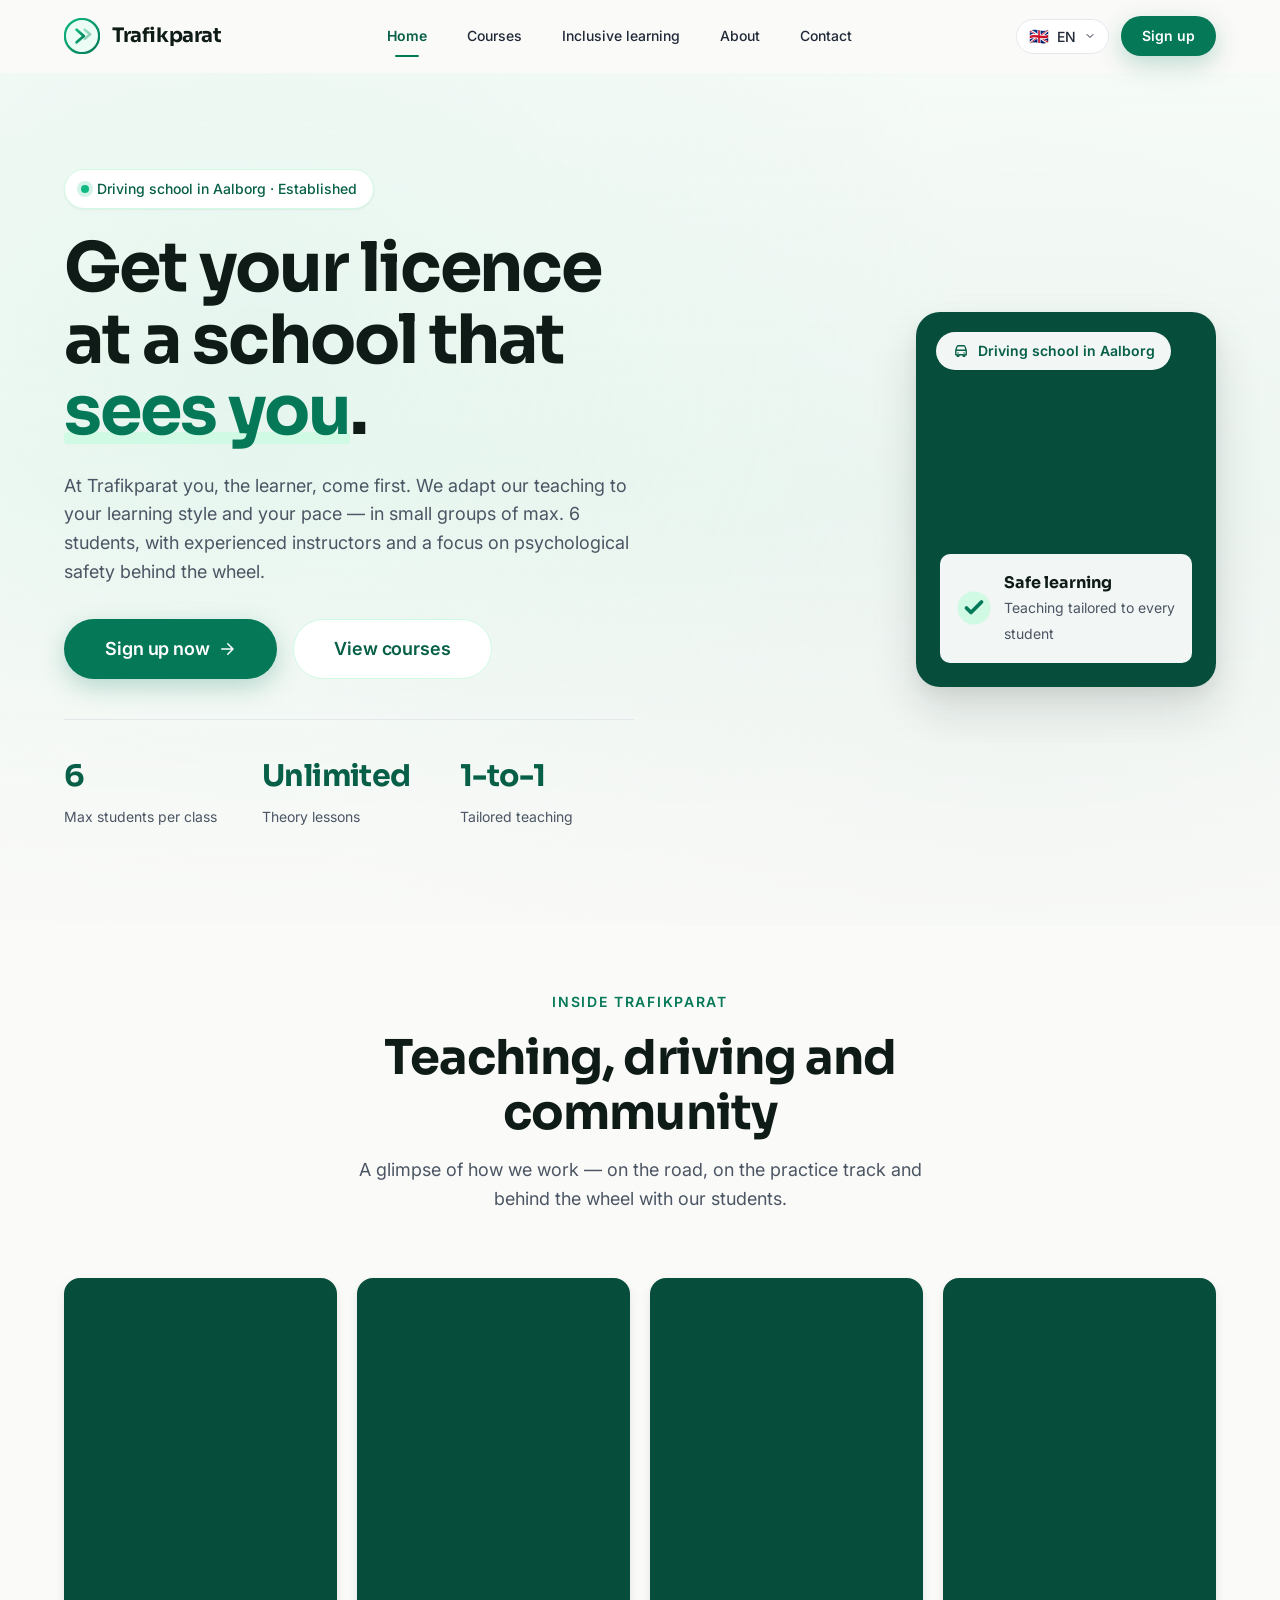
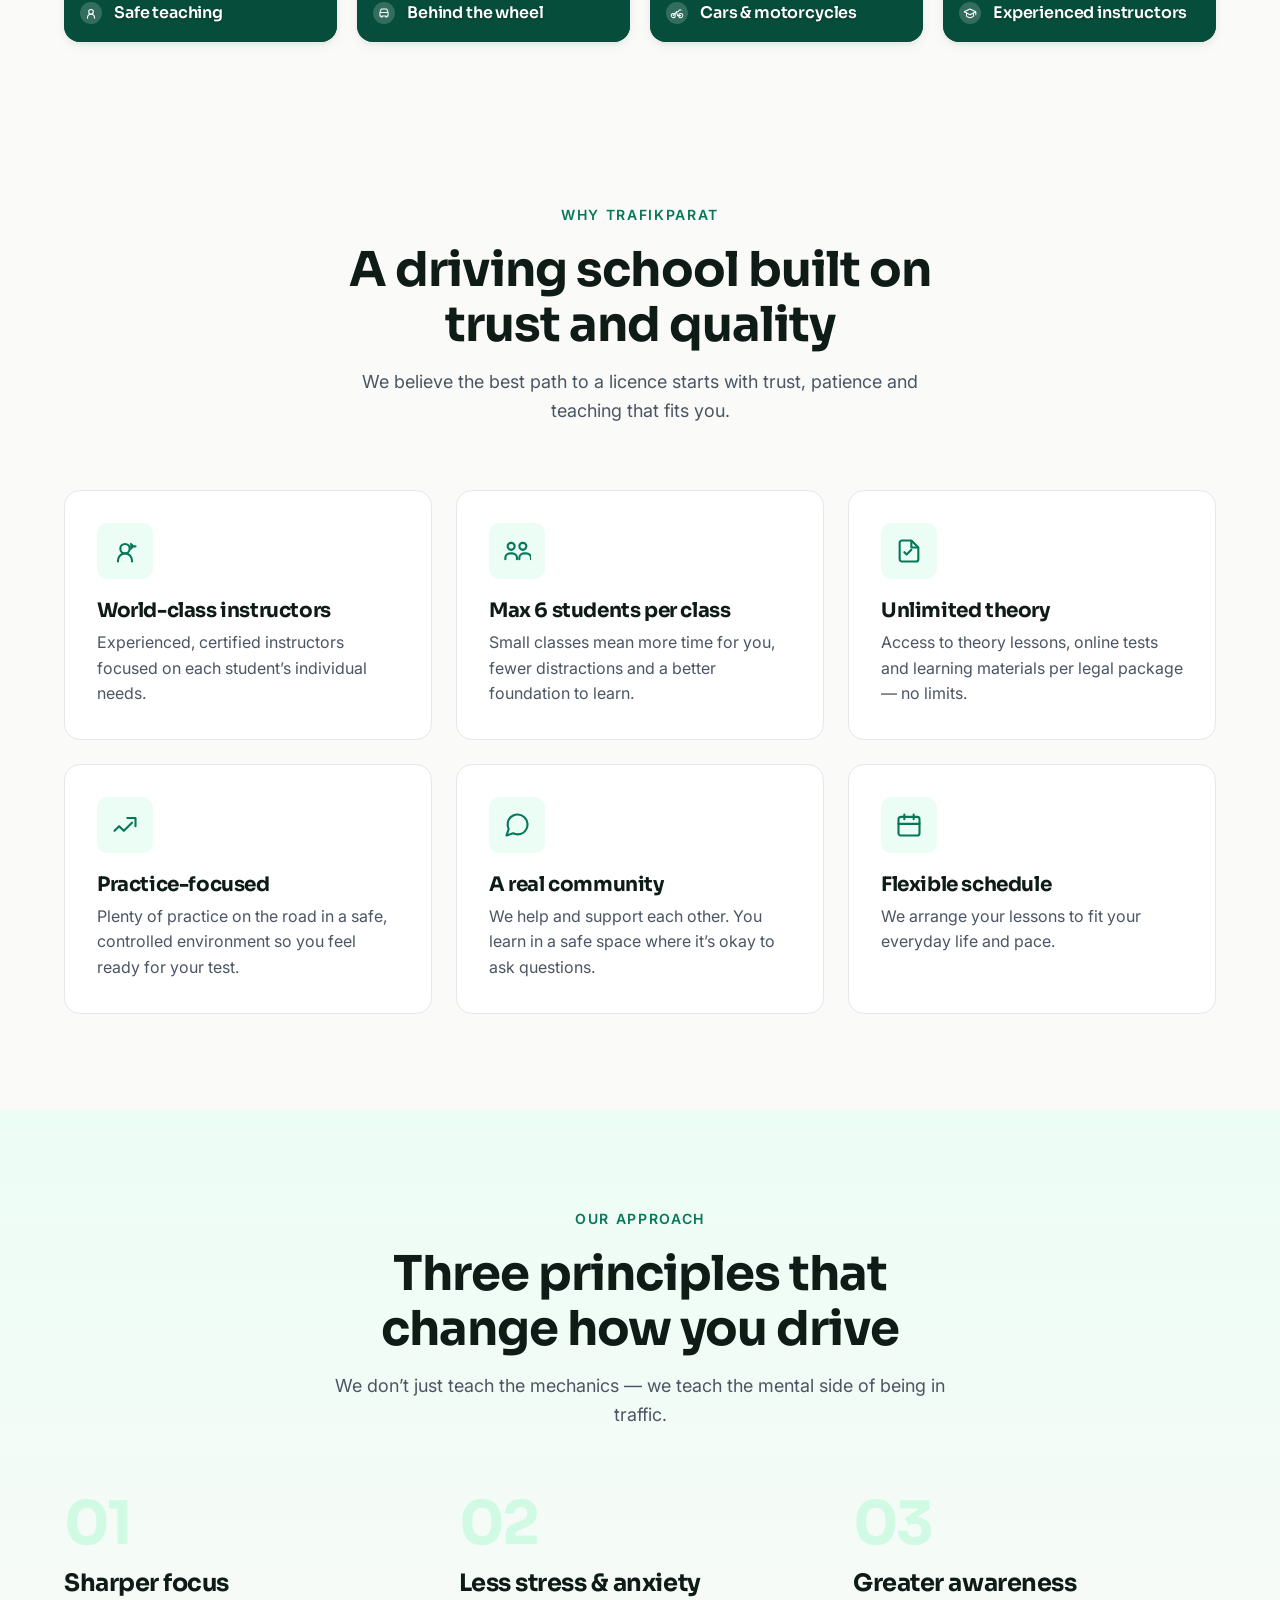
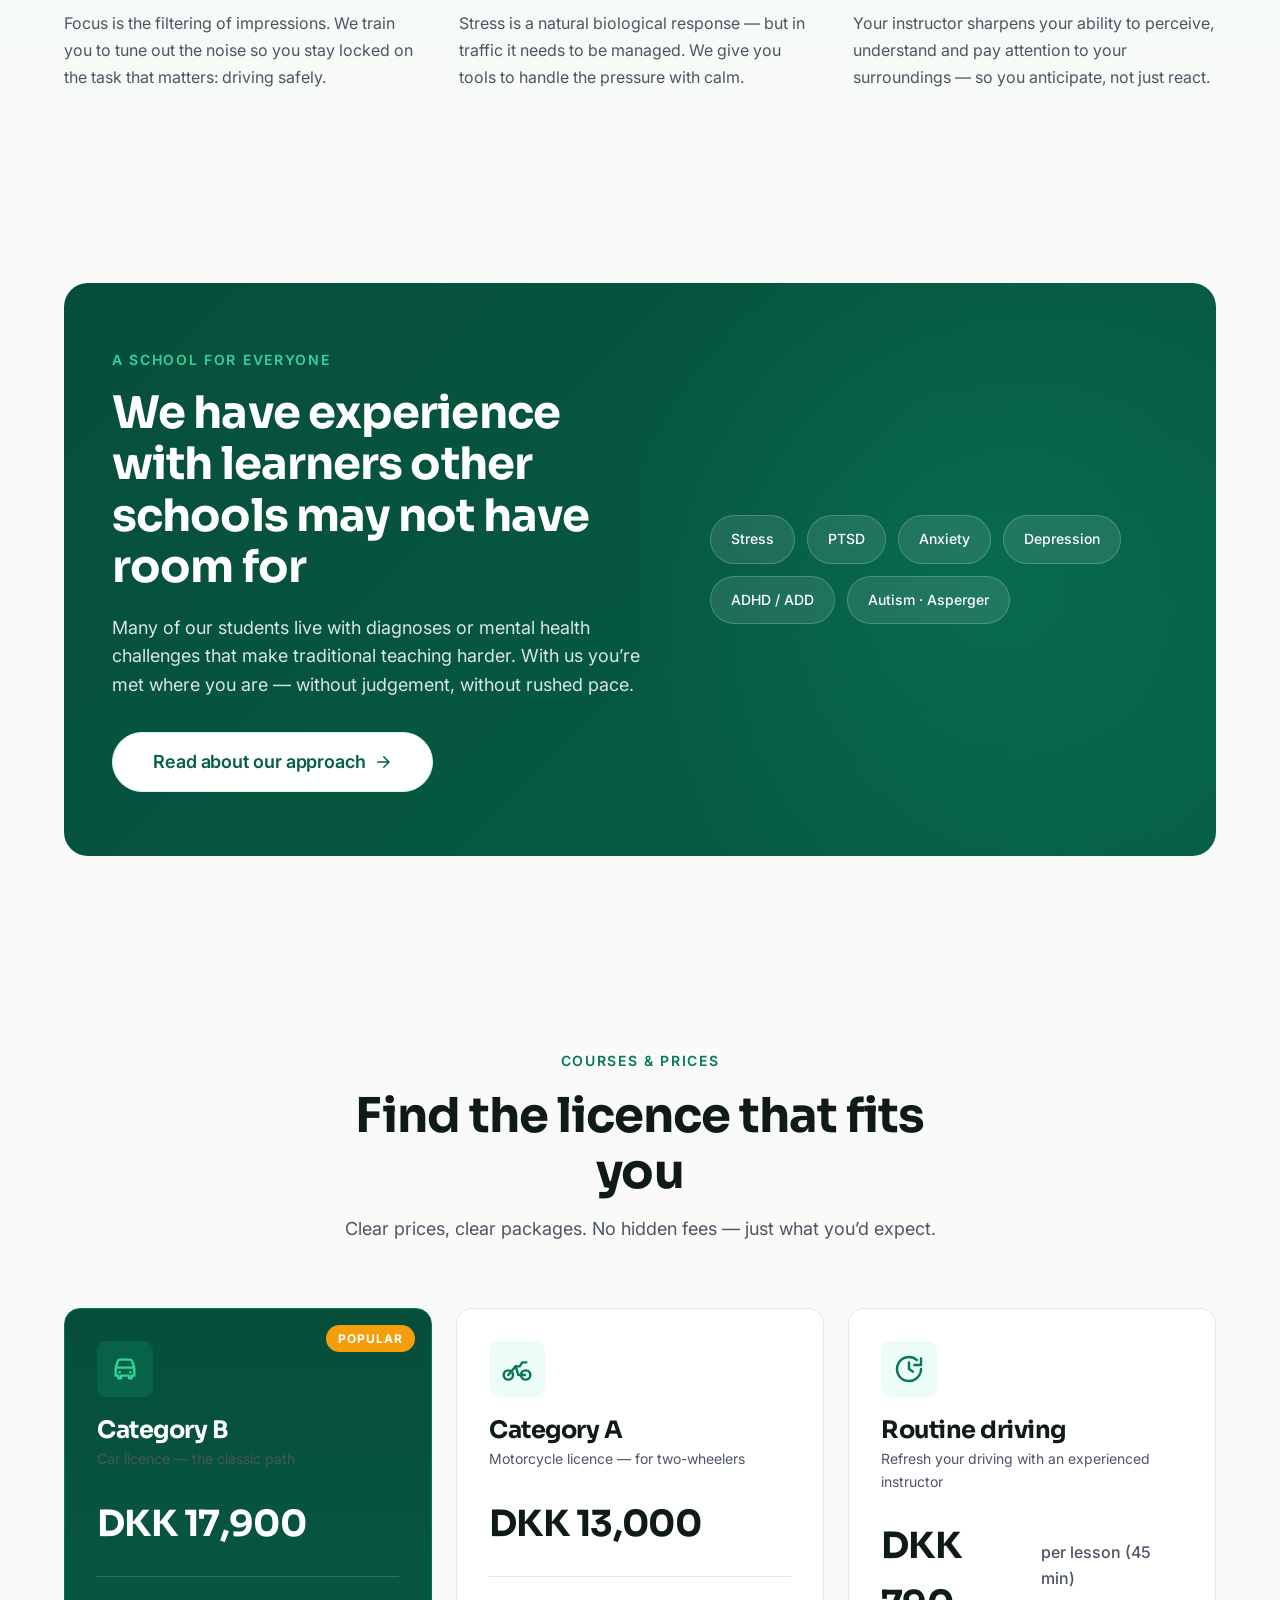
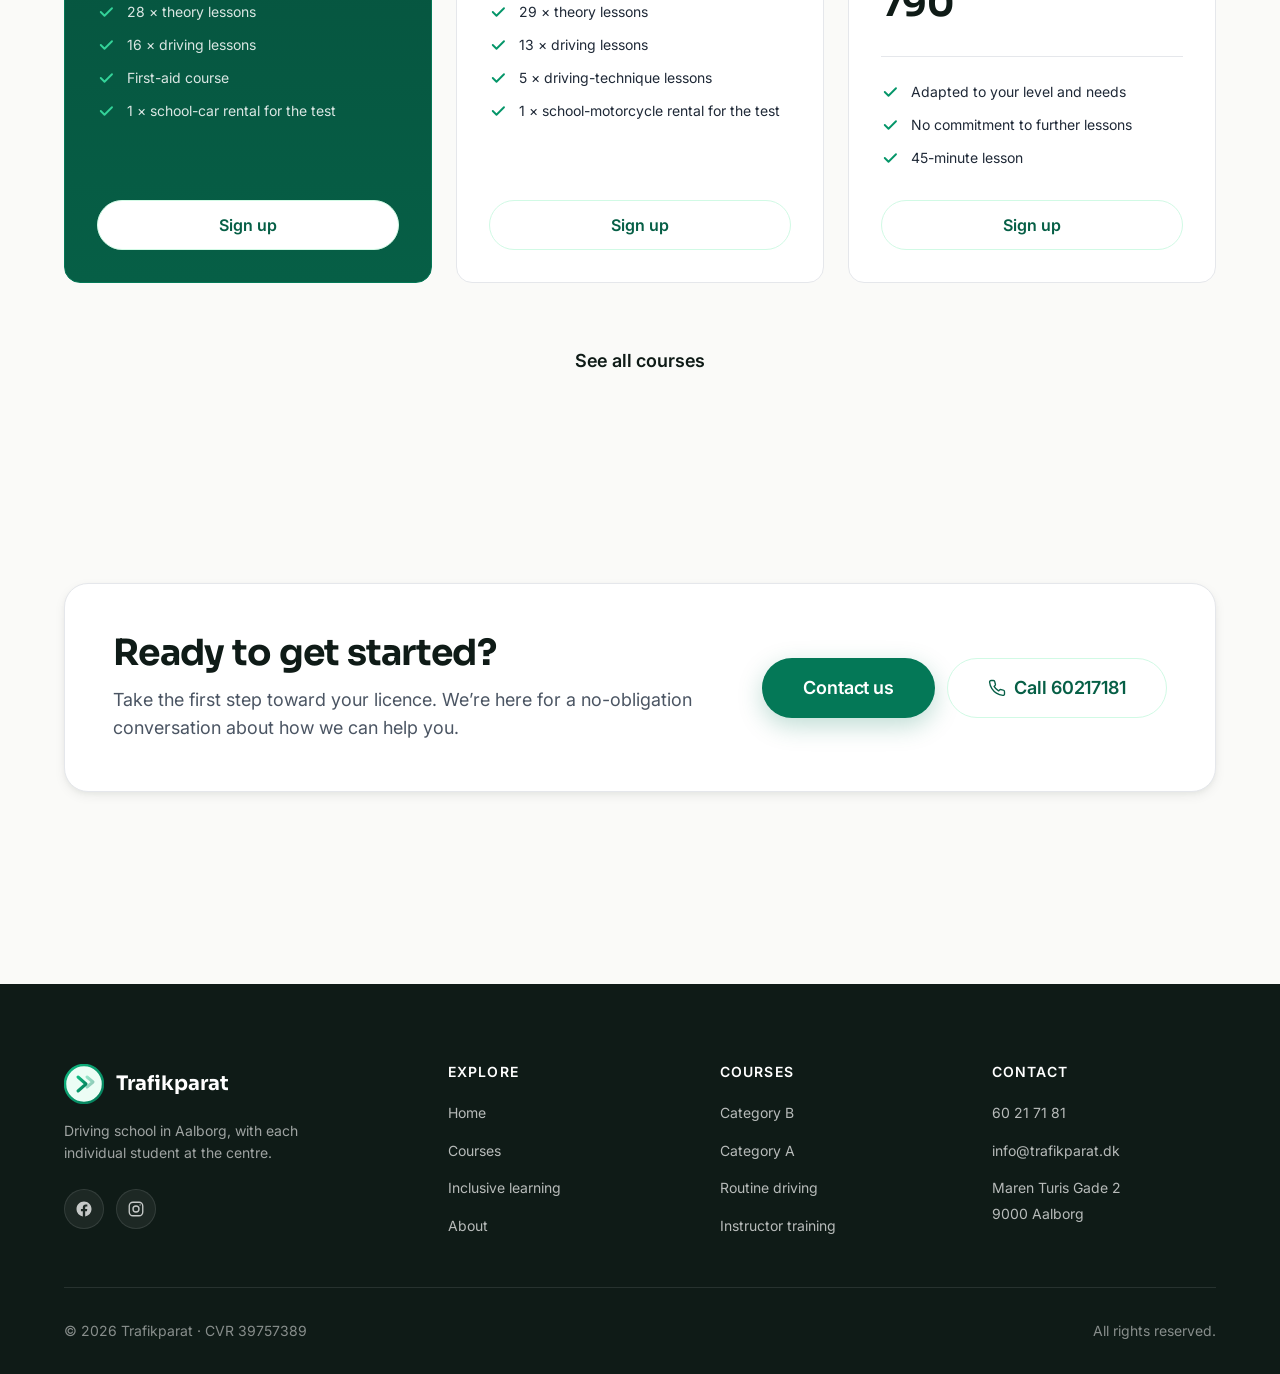
==== commit 9e6c5df4: "fix header for mobile" ====
--- a/index.html
+++ b/index.html
@@ -32,6 +32,7 @@
         <a href="saerlige-behov.html" class="nav__link" data-i18n="nav.support">Særlige behov</a>
         <a href="om-os.html" class="nav__link" data-i18n="nav.about">Om os</a>
         <a href="kontakt.html" class="nav__link" data-i18n="nav.contact">Kontakt</a>
+        <a href="kontakt.html" class="nav__link nav__link--cta" data-i18n="nav.signUp">Tilmeld dig</a>
       </nav>
 
       <div class="nav__actions">
--- a/css/style.css
+++ b/css/style.css
@@ -462,7 +462,9 @@
   grid-template-columns: 1.1fr 1fr;
   gap: var(--space-16);
   align-items: center;
-  padding: var(--space-24) 0;
+  /* padding-top/bottom only — don't override .container's horizontal padding */
+  padding-top: var(--space-24);
+  padding-bottom: var(--space-24);
   width: 100%;
 }
 
@@ -1342,13 +1344,12 @@
   .cta-banner__actions { justify-content: center; }
   .inclusive__inner { grid-template-columns: 1fr; }
   .contact { grid-template-columns: 1fr; }
-}
-
-@media (max-width: 720px) {
-  .section { padding: var(--space-16) 0; }
+
+  /* Nav: switch to burger menu earlier so it doesn't get cramped on tablets/small laptops */
   .nav__menu { display: none; }
   .nav__burger { display: flex; }
-
+  /* Move the "Sign up" CTA into the hamburger menu so it doesn't crowd the brand */
+  .nav__actions > .btn--primary { display: none; }
   .nav.is-menu-open .nav__menu {
     display: flex;
     position: absolute;
@@ -1367,6 +1368,28 @@
     padding: var(--space-4);
     border-radius: var(--radius-md);
   }
+  .nav.is-menu-open .nav__menu .nav__link--cta {
+    display: block;
+    margin-top: var(--space-2);
+    background: var(--color-primary-700);
+    color: var(--color-white);
+    text-align: center;
+    font-weight: 600;
+  }
+  .nav.is-menu-open .nav__menu .nav__link--cta:hover {
+    background: var(--color-primary-800);
+    color: var(--color-white);
+  }
+  .nav.is-menu-open .nav__menu .nav__link--cta.is-active::after {
+    display: none;
+  }
+}
+
+/* The mobile-only CTA link is hidden by default (desktop uses the nav__actions button) */
+.nav__link--cta { display: none; }
+
+@media (max-width: 720px) {
+  .section { padding: var(--space-16) 0; }
 
   .hero__stats { grid-template-columns: 1fr; gap: var(--space-4); padding-top: var(--space-6); }
   .features,
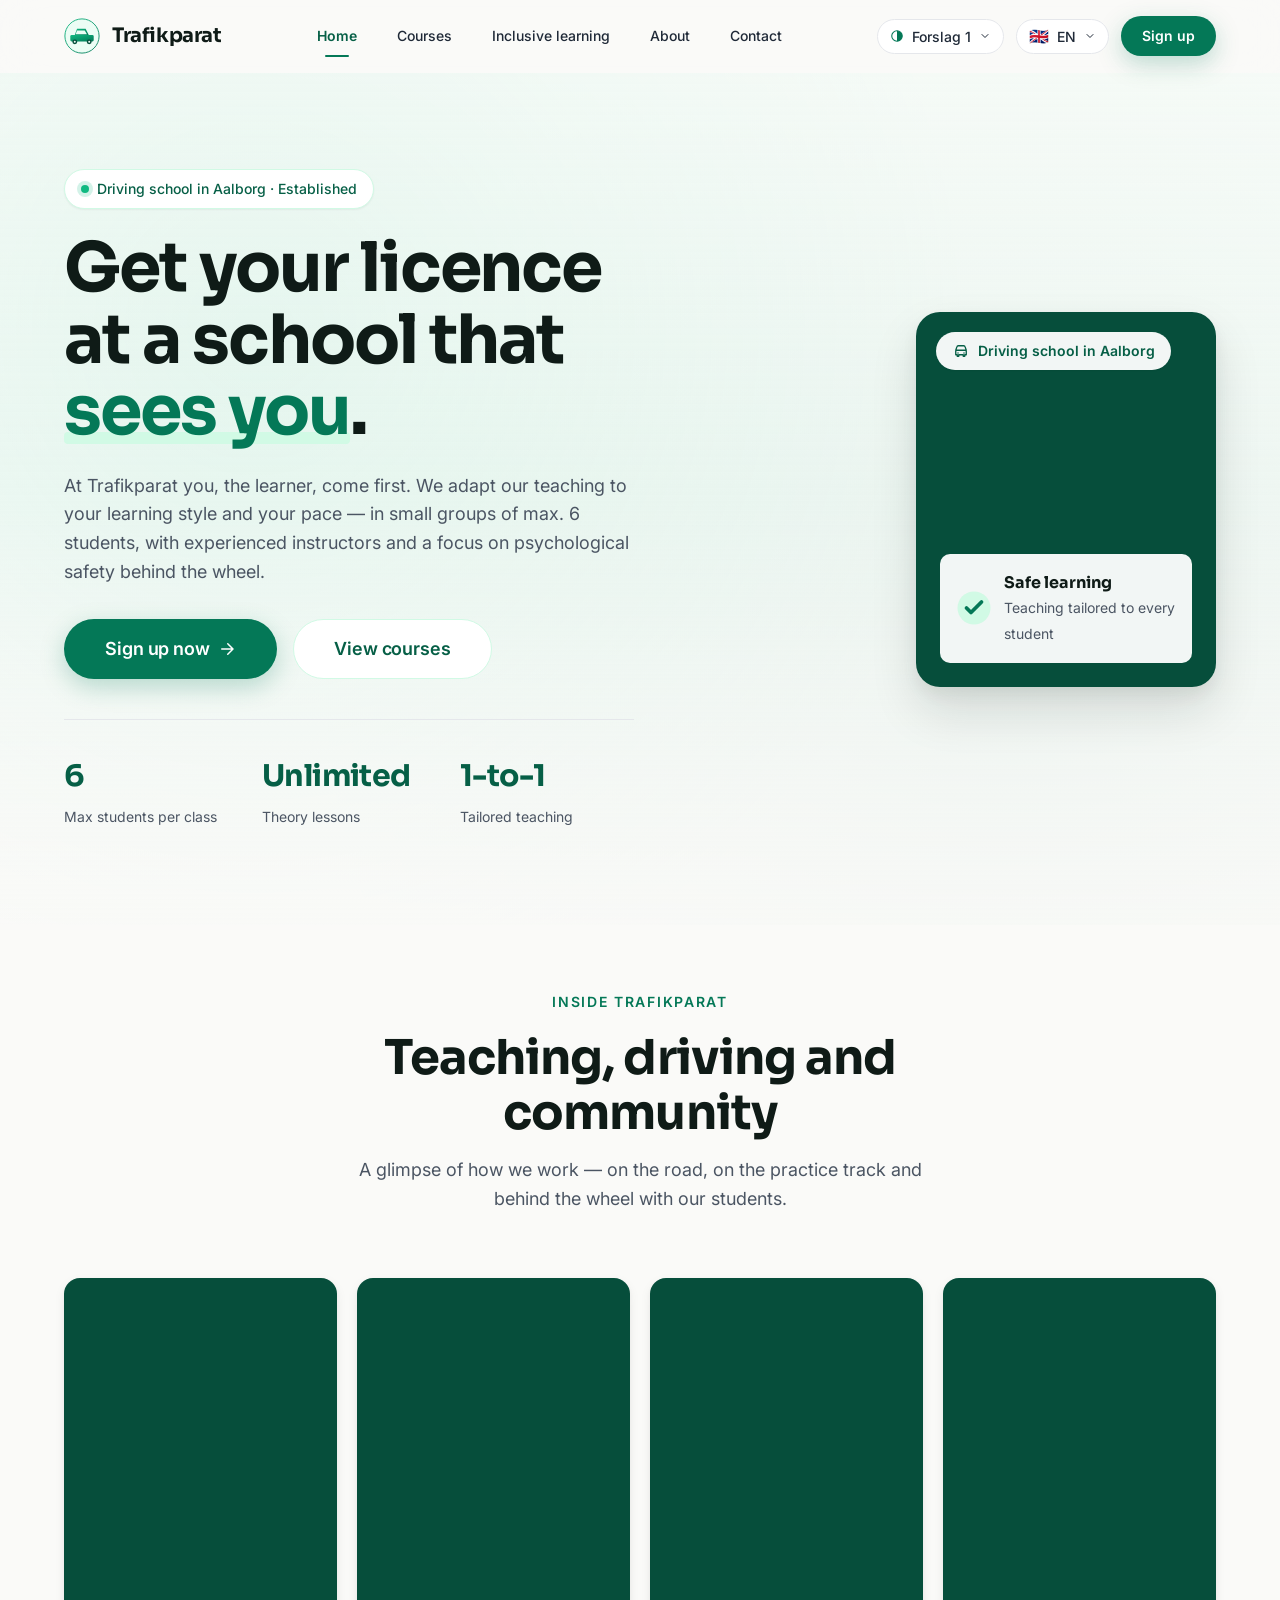
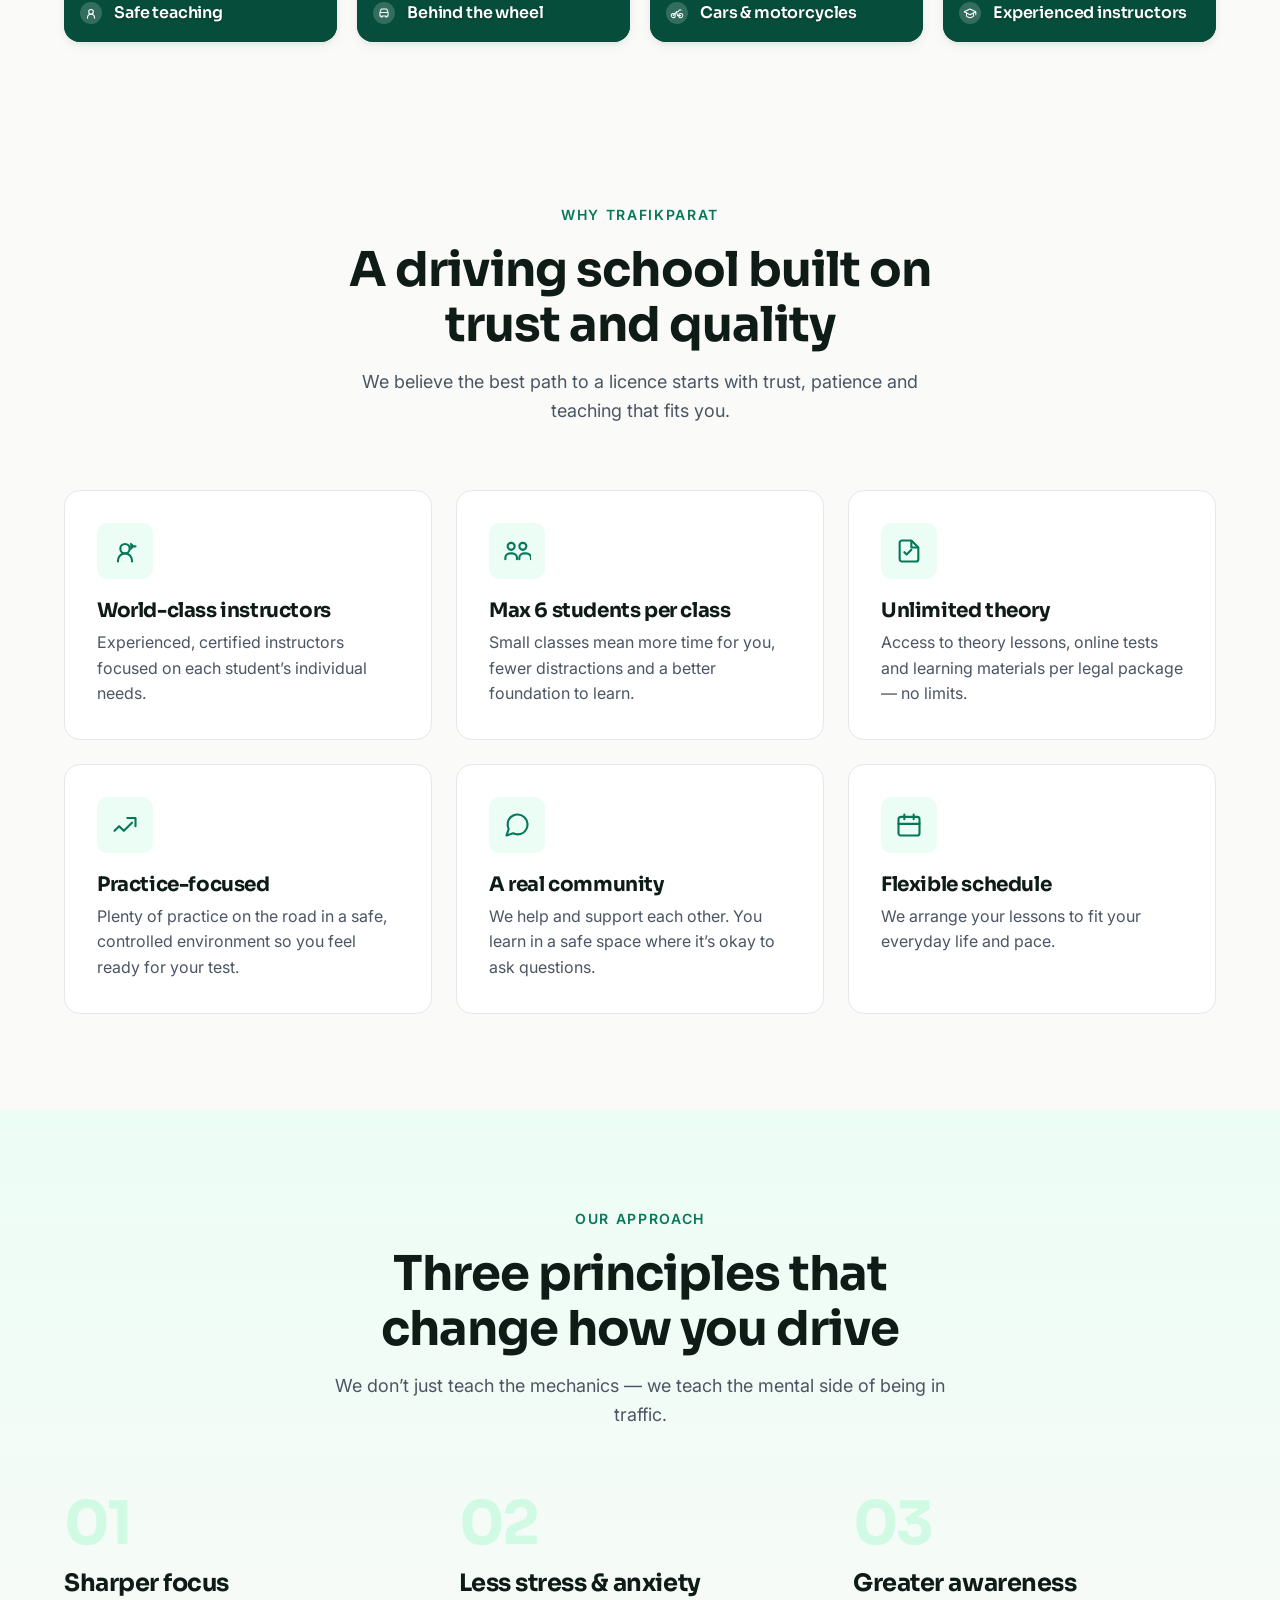
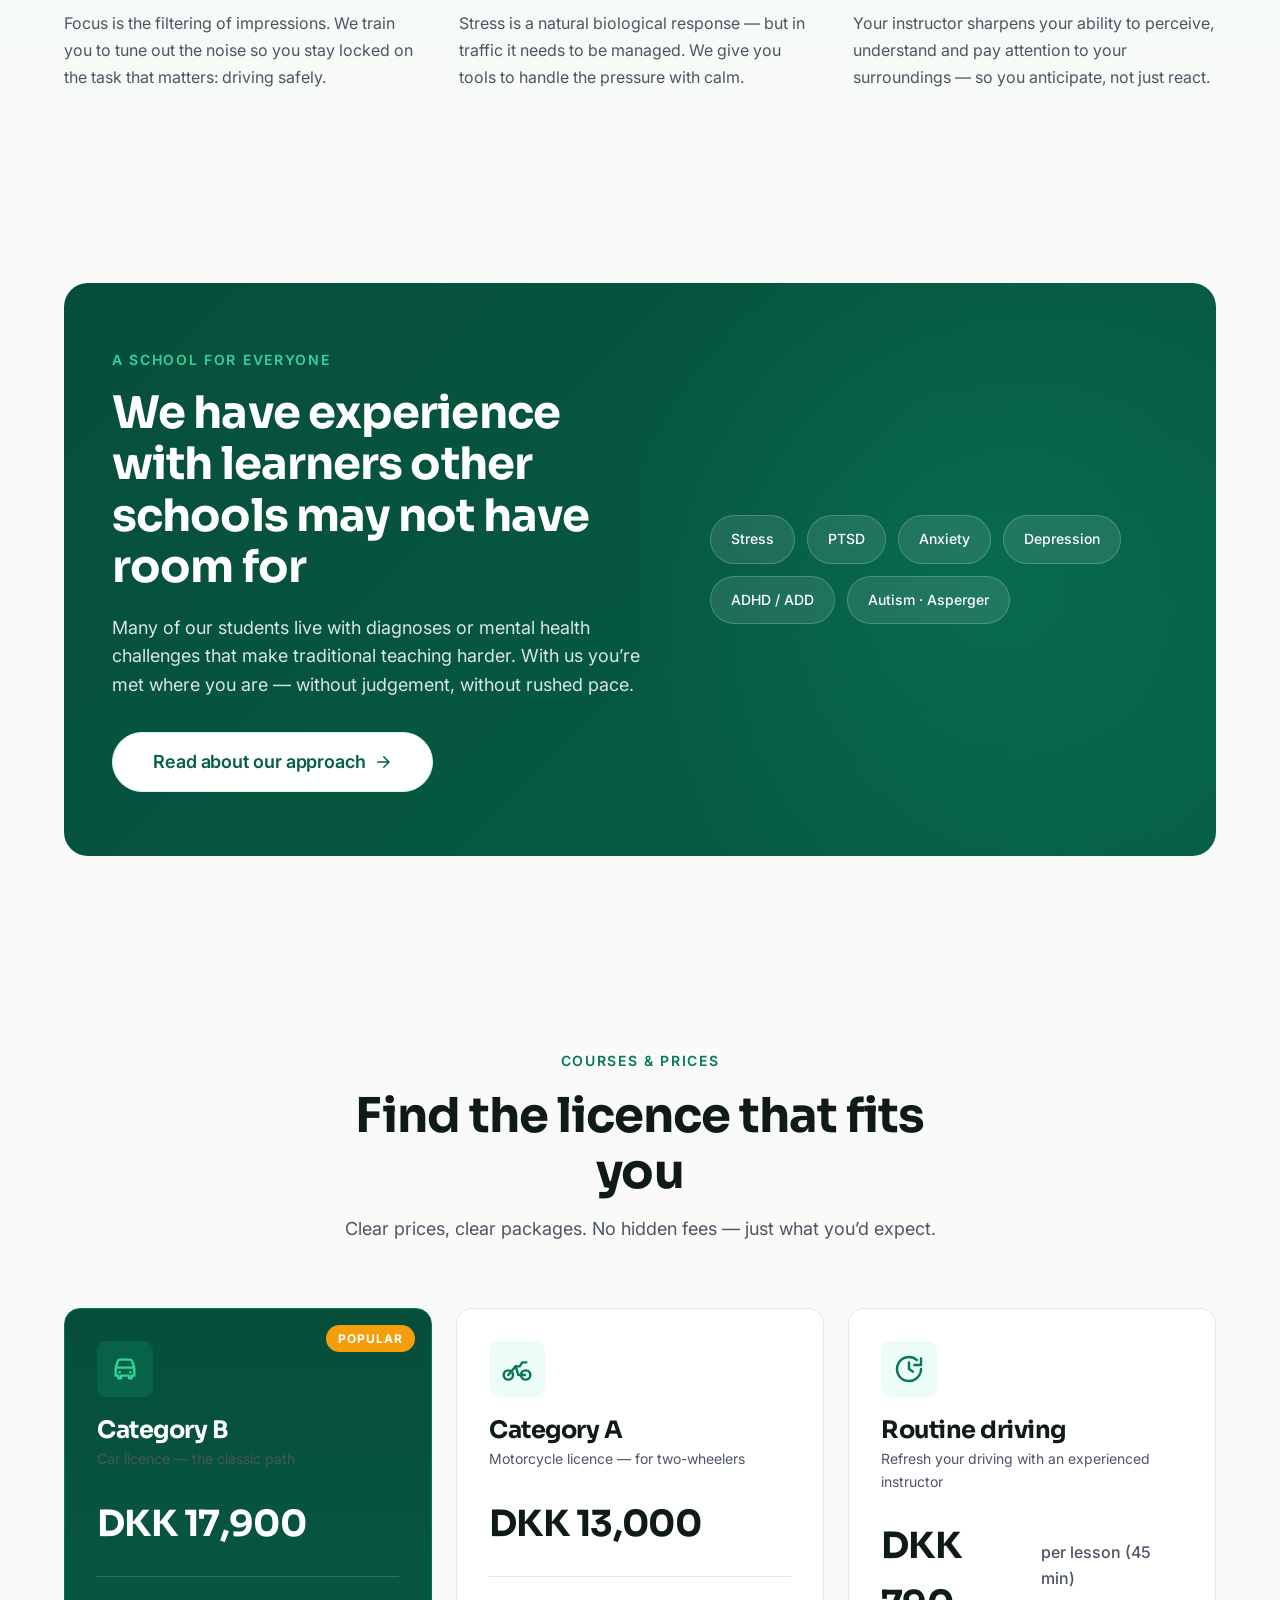
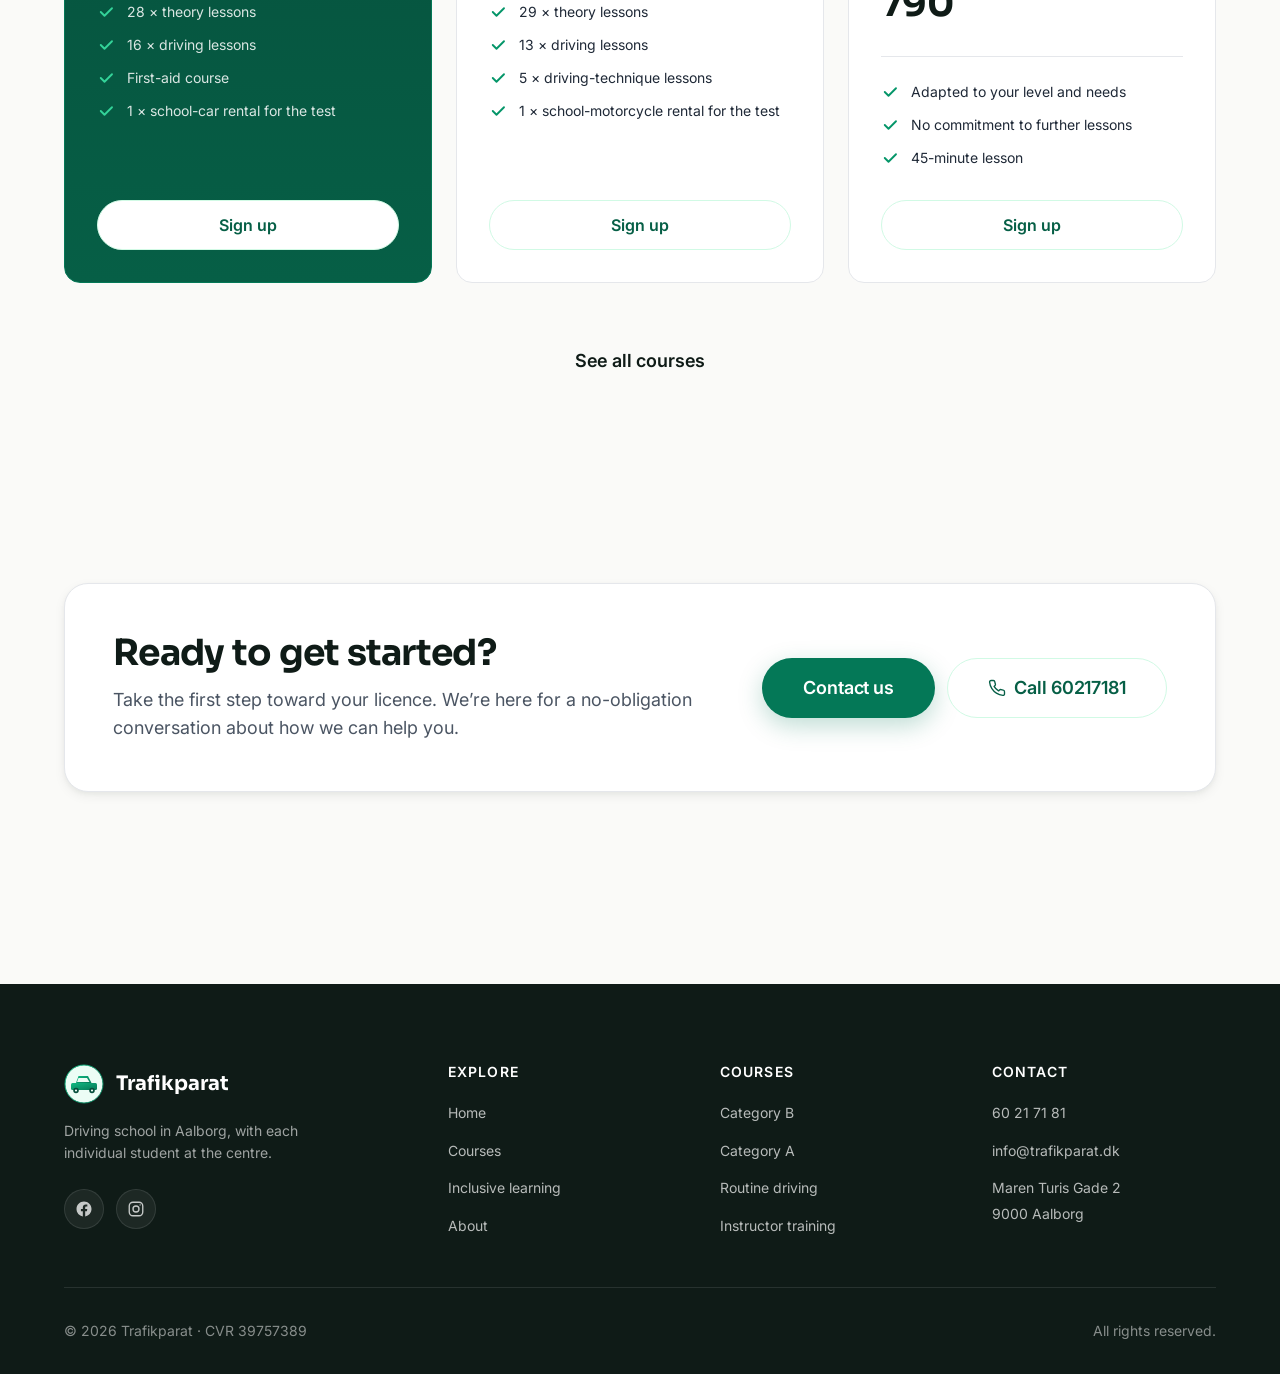
==== commit a114ae88: "multiple proposals" ====
--- a/index.html
+++ b/index.html
@@ -12,7 +12,7 @@
   <link rel="icon" type="image/svg+xml" href="assets/logo.svg" />
   <link rel="preconnect" href="https://fonts.googleapis.com" />
   <link rel="preconnect" href="https://fonts.gstatic.com" crossorigin />
-  <link href="https://fonts.googleapis.com/css2?family=Inter:wght@400;500;600;700&family=Sora:wght@500;600;700&display=swap" rel="stylesheet" />
+  <link href="https://fonts.googleapis.com/css2?family=Inter:wght@400;500;600;700&family=Sora:wght@500;600;700&family=Oswald:wght@500;600;700&display=swap" rel="stylesheet" />
   <link rel="stylesheet" href="css/style.css" />
   <span data-i18n-title="meta.tagline" style="display:none"></span>
 </head>
@@ -22,7 +22,7 @@
   <header class="nav">
     <div class="container nav__inner">
       <a href="index.html" class="nav__brand" aria-label="Trafikparat">
-        <img src="assets/logo.svg" alt="" width="36" height="36" />
+        <img src="assets/logo.svg" alt="" width="36" height="36" data-logo />
         <span>Trafikparat</span>
       </a>
 
@@ -36,6 +36,20 @@
       </nav>
 
       <div class="nav__actions">
+        <div class="proposal">
+          <button type="button" class="proposal__toggle" data-proposal-toggle aria-haspopup="true" aria-expanded="false" title="Skift designforslag">
+            <svg class="proposal__icon" viewBox="0 0 24 24" fill="none" aria-hidden="true">
+              <circle cx="12" cy="12" r="9" stroke="currentColor" stroke-width="1.8"/>
+              <path d="M12 3a9 9 0 010 18" fill="currentColor"/>
+            </svg>
+            <span class="proposal__current" data-proposal-current>Forslag 1</span>
+            <svg class="proposal__caret" viewBox="0 0 24 24" fill="none" aria-hidden="true">
+              <path d="M6 9l6 6 6-6" stroke="currentColor" stroke-width="2" stroke-linecap="round" stroke-linejoin="round"/>
+            </svg>
+          </button>
+          <div class="proposal__menu" data-proposal-menu role="menu"></div>
+        </div>
+
         <div class="lang">
           <button type="button" class="lang__toggle" data-lang-toggle aria-haspopup="true" aria-expanded="false">
             <span class="lang__flag" data-lang-flag>🇩🇰</span>
@@ -454,7 +468,7 @@
       <div class="footer__grid">
         <div>
           <div class="footer__brand">
-            <img src="assets/logo.svg" alt="" width="40" height="40" />
+            <img src="assets/logo.svg" alt="" width="40" height="40" data-logo />
             <span>Trafikparat</span>
           </div>
           <p class="footer__tagline" data-i18n="footer.tagline">Køreskole i Aalborg, der sætter den enkelte elev i centrum.</p>
@@ -506,6 +520,7 @@
   </footer>
 
   <script>document.getElementById('footer-year').textContent = new Date().getFullYear();</script>
+  <script src="js/proposal.js"></script>
   <script src="js/i18n.js"></script>
   <script src="js/main.js"></script>
 </body>
--- a/css/style.css
+++ b/css/style.css
@@ -1412,3 +1412,156 @@
   }
   [data-reveal] { opacity: 1; transform: none; }
 }
+
+/* ============================================================
+   18. Proposal switcher (pill in nav)
+   Works for any number of proposals — looks like the lang pill.
+   ============================================================ */
+.proposal {
+  position: relative;
+}
+.proposal__toggle {
+  display: inline-flex;
+  align-items: center;
+  gap: var(--space-2);
+  padding: var(--space-2) var(--space-3);
+  font-size: var(--fs-sm);
+  font-weight: 500;
+  color: var(--color-ink-700);
+  border-radius: var(--radius-full);
+  border: 1px solid var(--color-border);
+  background: var(--color-white);
+  transition: all var(--t-fast) var(--ease-out);
+}
+.proposal__toggle:hover {
+  border-color: var(--color-primary-500);
+  color: var(--color-primary-800);
+}
+.proposal__icon { width: 14px; height: 14px; color: var(--color-primary-700); }
+.proposal__caret { width: 12px; height: 12px; transition: transform var(--t-fast) var(--ease-out); }
+.proposal.is-open .proposal__caret { transform: rotate(180deg); }
+
+.proposal__menu {
+  position: absolute;
+  top: calc(100% + 8px);
+  right: 0;
+  min-width: 260px;
+  background: var(--color-white);
+  border: 1px solid var(--color-border);
+  border-radius: var(--radius-md);
+  box-shadow: var(--shadow-lg);
+  padding: var(--space-2);
+  opacity: 0;
+  visibility: hidden;
+  transform: translateY(-4px);
+  transition: all var(--t-fast) var(--ease-out);
+  z-index: 60;
+}
+.proposal.is-open .proposal__menu {
+  opacity: 1;
+  visibility: visible;
+  transform: translateY(0);
+}
+.proposal__option {
+  display: flex;
+  flex-direction: column;
+  width: 100%;
+  padding: var(--space-3) var(--space-4);
+  border-radius: var(--radius-sm);
+  text-align: left;
+  color: var(--color-ink-700);
+  background: transparent;
+  border: 0;
+  cursor: pointer;
+  transition: background var(--t-fast) var(--ease-out);
+  gap: 2px;
+}
+.proposal__option:hover { background: var(--color-primary-50); color: var(--color-primary-800); }
+.proposal__option.is-active { background: var(--color-primary-100); color: var(--color-primary-900); }
+.proposal__option-name { font-size: var(--fs-sm); font-weight: 600; }
+.proposal__option-desc { font-size: var(--fs-xs); color: var(--color-muted); }
+.proposal__option.is-active .proposal__option-desc { color: var(--color-primary-800); opacity: 0.85; }
+
+@media (max-width: 720px) {
+  .proposal__current { display: none; }
+  .proposal__toggle { padding: var(--space-2); }
+  .proposal__menu { right: auto; left: 0; }
+}
+
+/* ============================================================
+   19. Forslag 2 — Premium red/navy theme
+   Heavily inspired by the customer's poster (red & navy with
+   condensed display type). Activated via data-proposal="2"
+   on <html>. Adding a Forslag 3 = add a new block below.
+   ============================================================ */
+[data-proposal="2"] {
+  --color-primary-900: #730918;
+  --color-primary-800: #970F23;
+  --color-primary-700: #CC1C2E;
+  --color-primary-600: #D63445;
+  --color-primary-500: #E0556B;
+  --color-primary-400: #EE8896;
+  --color-primary-100: #FCDDE2;
+  --color-primary-50:  #FDF1F3;
+
+  --color-ink-900: #0F1A2E;
+  --color-ink-700: #1B2849;
+  --color-ink-500: #4B5A75;
+  --color-ink-400: #7886A0;
+  --color-ink-300: #A7B1C3;
+  --color-ink-200: #D4D9E2;
+  --color-ink-100: #EDEFF3;
+  --color-ink-50:  #F4F5F8;
+
+  --color-bg:      #F4F5F8;
+  --color-text:    #0F1A2E;
+  --color-muted:   #4B5A75;
+  --color-border:  #D4D9E2;
+
+  --font-display: 'Oswald', 'Inter', sans-serif;
+
+  --shadow-green: 0 8px 24px rgba(204, 28, 46, 0.25);
+}
+
+[data-proposal="2"] .hero__title,
+[data-proposal="2"] .page-hero__title,
+[data-proposal="2"] .section-title {
+  letter-spacing: -0.005em;
+}
+[data-proposal="2"] .hero__title { line-height: 1.0; }
+[data-proposal="2"] .hero__title .highlight { text-transform: uppercase; letter-spacing: 0.01em; }
+[data-proposal="2"] .eyebrow { letter-spacing: 0.14em; }
+
+[data-proposal="2"] .inclusive {
+  background: linear-gradient(135deg, #0F1A2E 0%, #1B2849 100%);
+}
+[data-proposal="2"] .inclusive::before {
+  background: radial-gradient(circle, rgba(204, 28, 46, 0.22) 0%, transparent 60%);
+}
+[data-proposal="2"] .inclusive .eyebrow { color: var(--color-primary-500); }
+
+[data-proposal="2"] .course-card--featured {
+  background: linear-gradient(180deg, #0F1A2E 0%, #1B2849 100%);
+  border-color: var(--color-primary-700);
+}
+[data-proposal="2"] .course-card--featured .course-card__icon {
+  background: rgba(204, 28, 46, 0.18);
+  color: var(--color-primary-500);
+}
+[data-proposal="2"] .course-card--featured .course-card__features svg {
+  color: var(--color-primary-500);
+}
+[data-proposal="2"] .course-card__badge {
+  background: var(--color-primary-700);
+}
+
+[data-proposal="2"] .footer {
+  background: #0F1A2E;
+}
+
+[data-proposal="2"] .nav {
+  background: rgba(244, 245, 248, 0.85);
+}
+[data-proposal="2"] .nav.is-scrolled {
+  background: rgba(255, 255, 255, 0.92);
+}
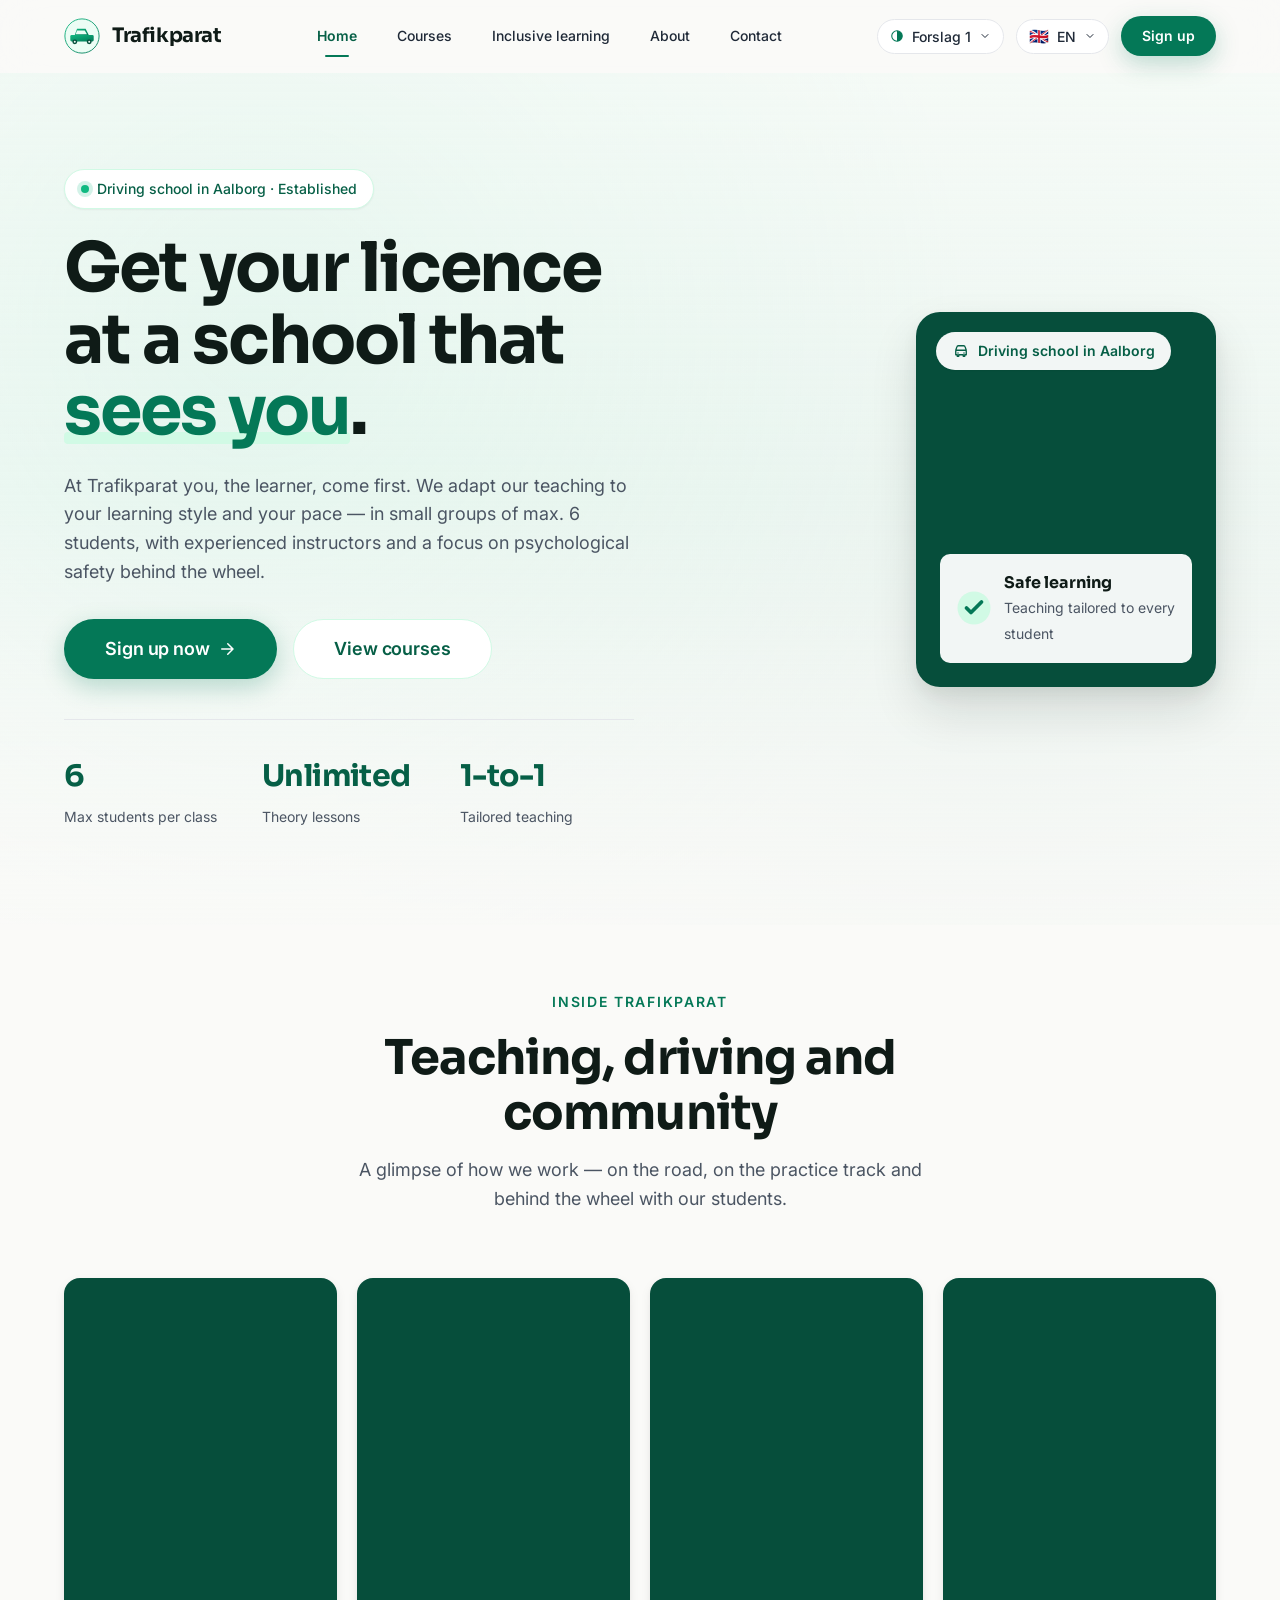
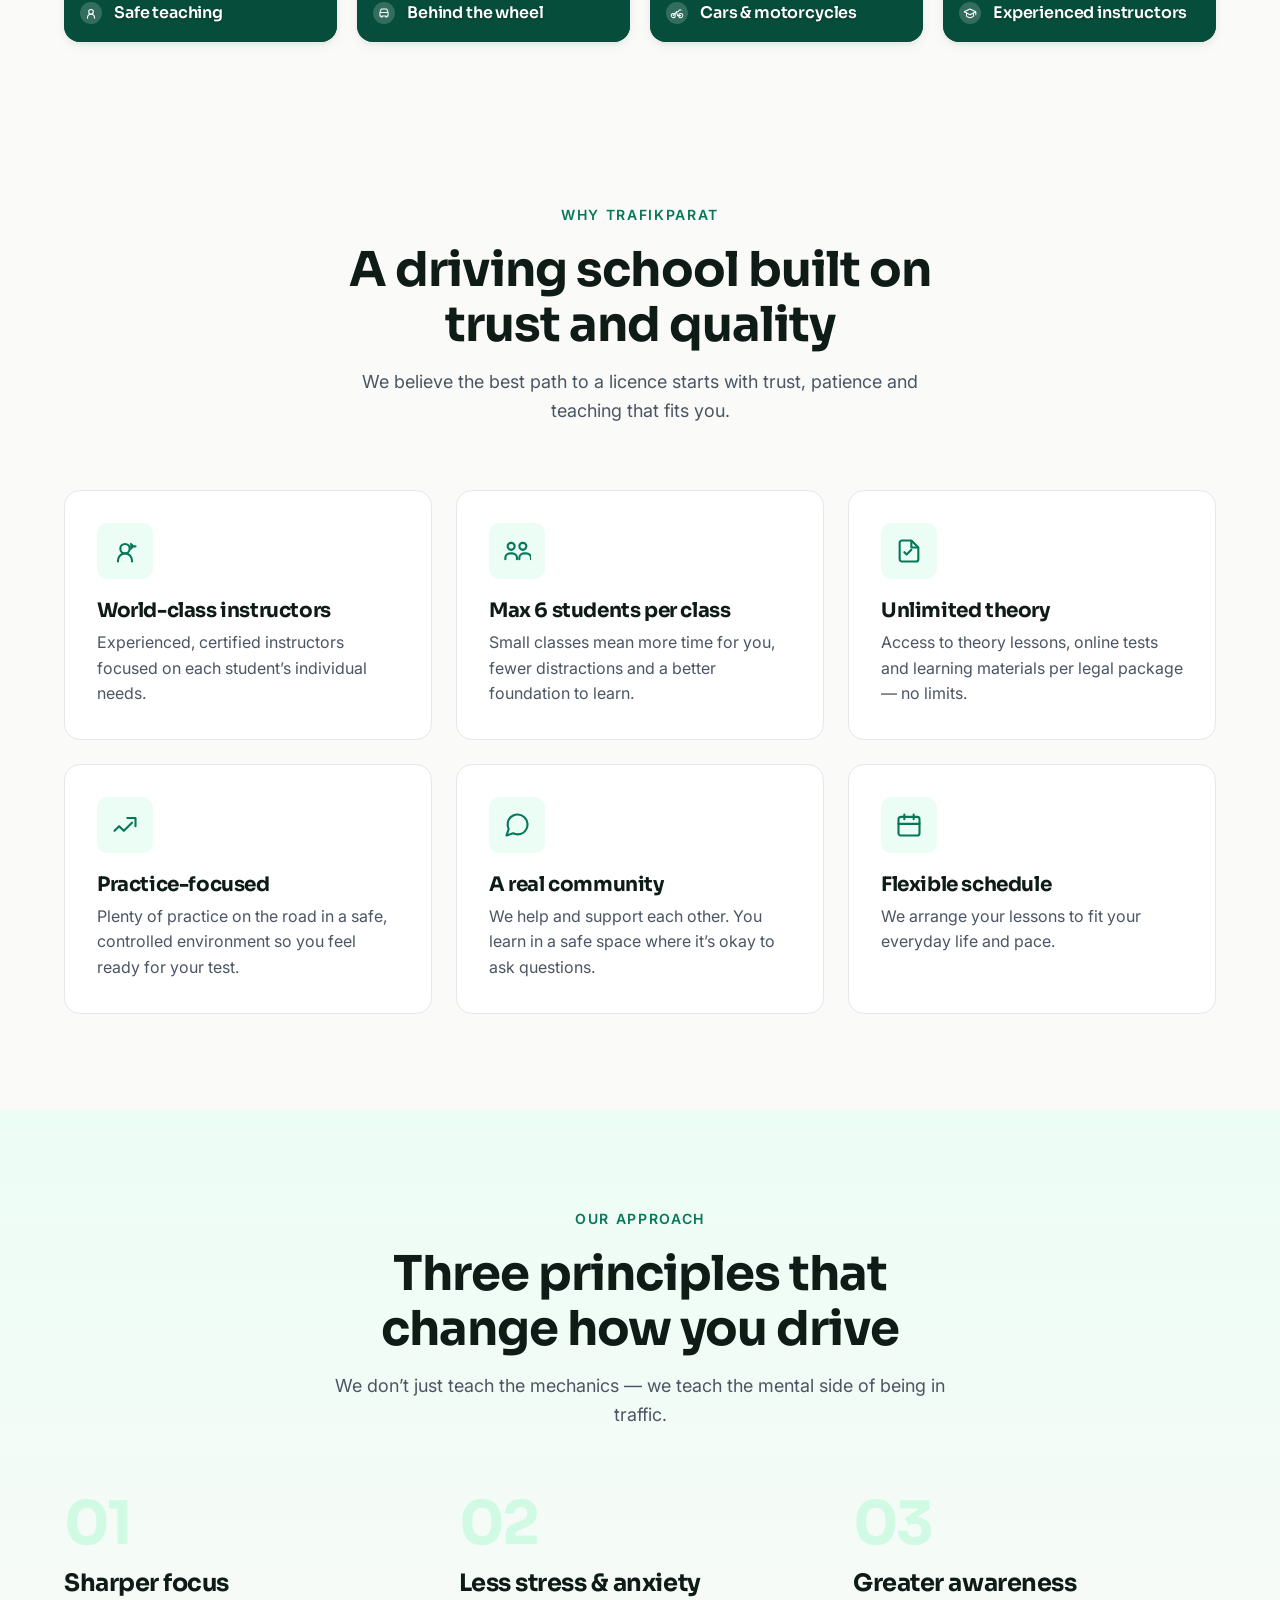
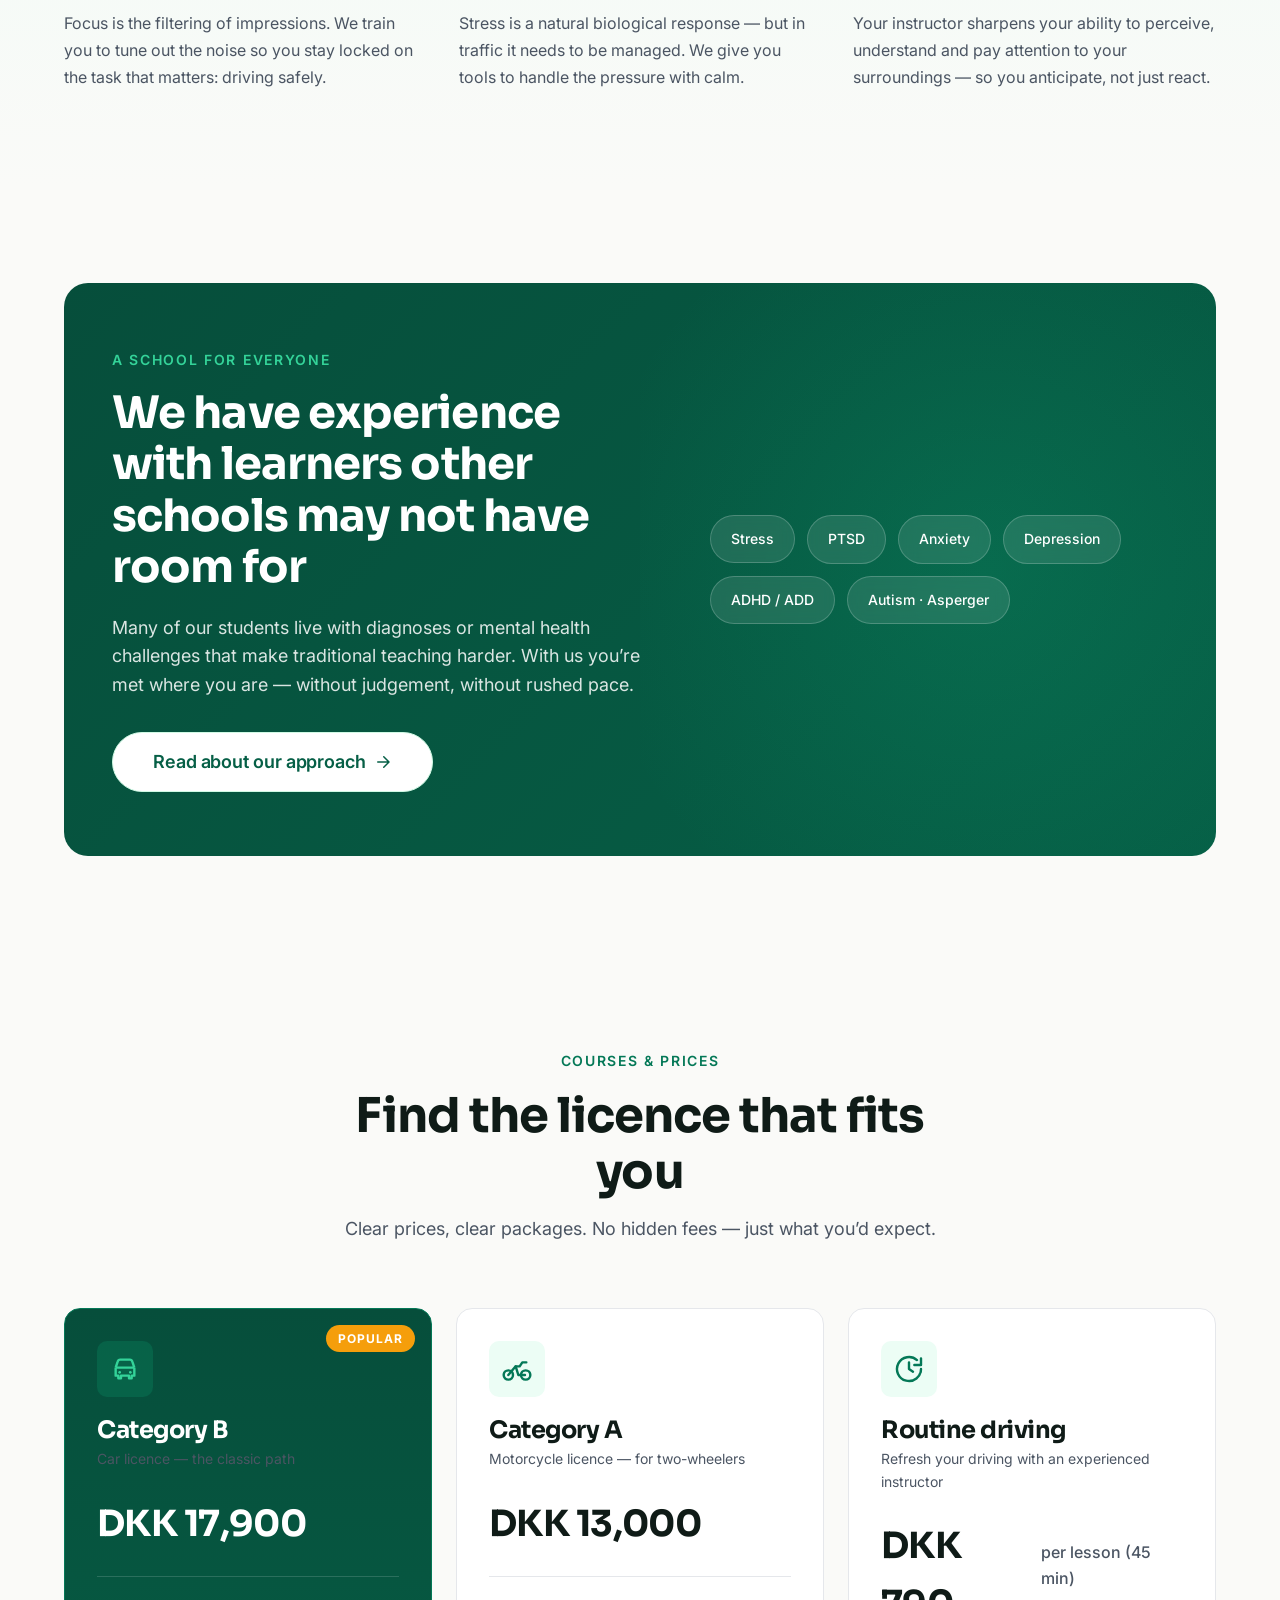
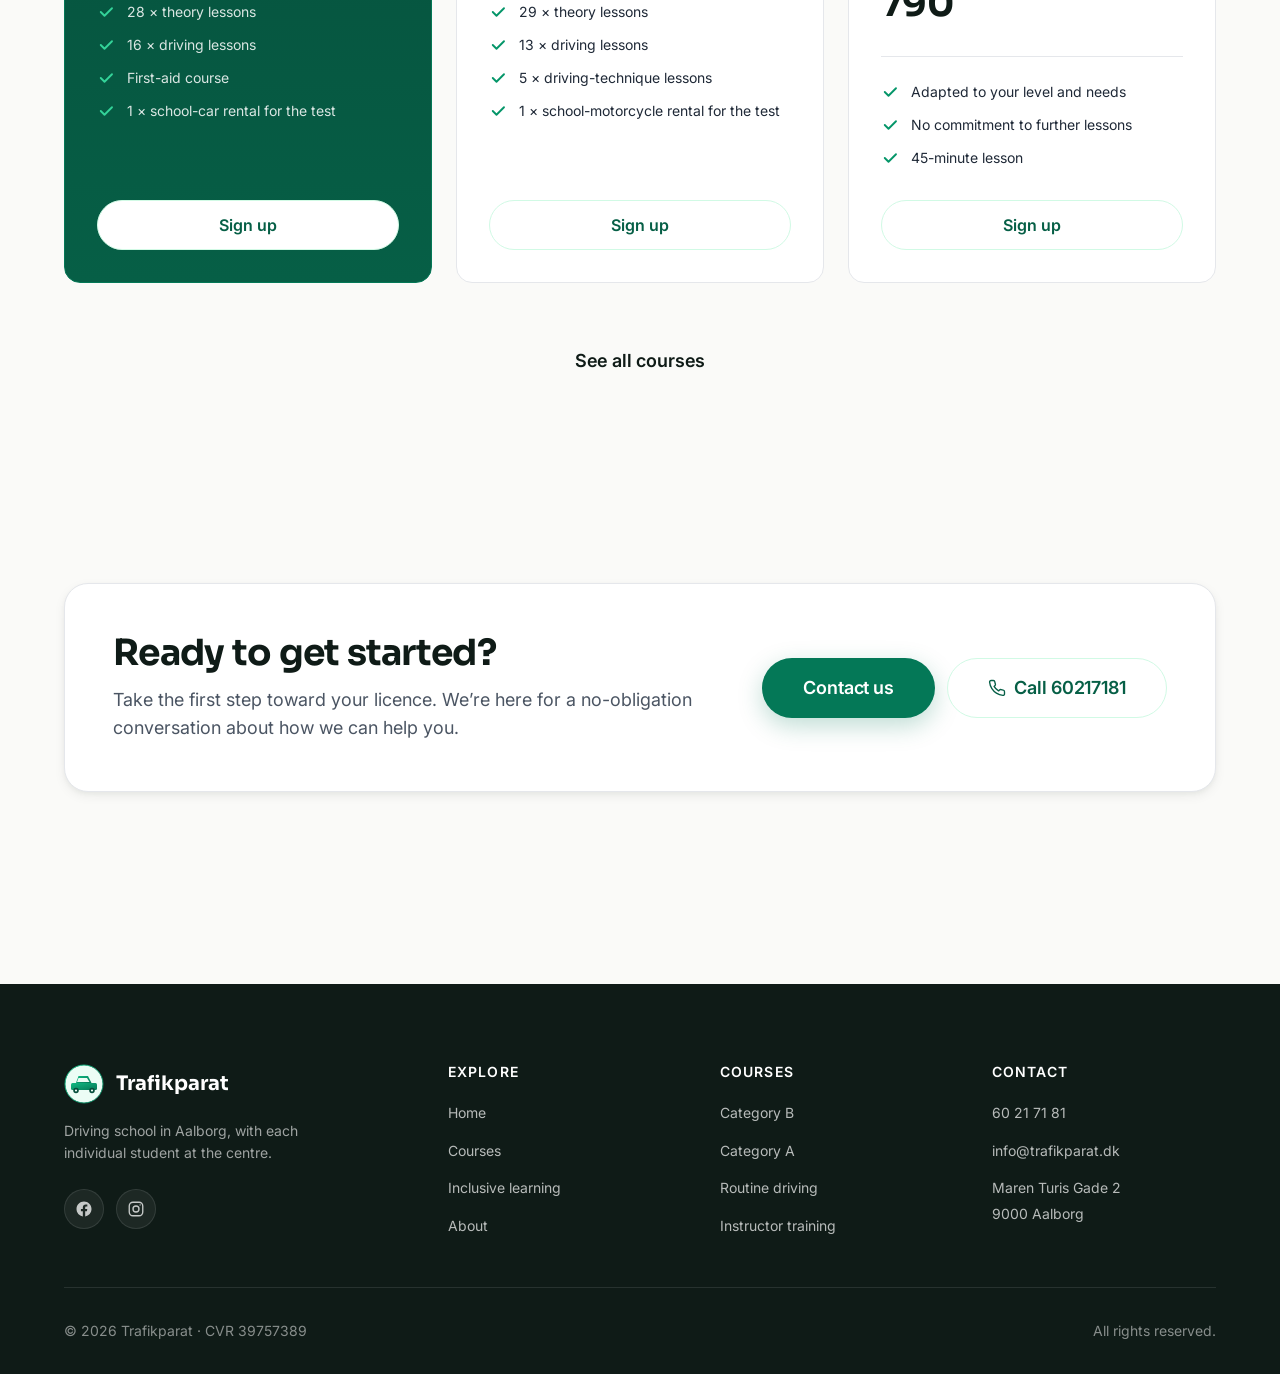
==== commit 1dc3cc46: "sug2" ====
--- a/index.html
+++ b/index.html
@@ -147,6 +147,13 @@
     </div>
   </section>
 
+  <!-- ============= BRAND EMBLEM (Forslag 2 only) ============= -->
+  <section class="brand-emblem" aria-label="Trafikparat — Certificeret køreundervisning">
+    <div class="container">
+      <img src="assets/logo-2-full.svg" alt="Køreskolen Trafikparat.dk — Certificeret køreundervisning" />
+    </div>
+  </section>
+
   <!-- ============= SCENES (visual storyboard) ============= -->
   <section class="section section--tight">
     <div class="container">
@@ -294,7 +301,7 @@
   </section>
 
   <!-- ============= PILLARS / METHODOLOGY ============= -->
-  <section class="section" style="background: linear-gradient(180deg, #ECFDF5 0%, transparent 100%);">
+  <section class="section section--tinted">
     <div class="container">
       <header class="section-header" data-reveal>
         <span class="eyebrow" data-i18n="pillars.eyebrow">Vores tilgang</span>
--- a/css/style.css
+++ b/css/style.css
@@ -172,6 +172,7 @@
 }
 
 .section--tight { padding: var(--space-16) 0; }
+.section--tinted { background: linear-gradient(180deg, var(--color-primary-50) 0%, transparent 100%); }
 
 .section-header {
   text-align: center;
@@ -1565,3 +1566,129 @@
 [data-proposal="2"] .nav.is-scrolled {
   background: rgba(255, 255, 255, 0.92);
 }
+
+/* Forslag 2 — override every hardcoded green tint with red/navy/silver */
+[data-proposal="2"] .btn--primary:hover {
+  box-shadow: 0 12px 32px rgba(204, 28, 46, 0.35);
+}
+[data-proposal="2"] .field__input:focus,
+[data-proposal="2"] .field__textarea:focus {
+  box-shadow: 0 0 0 4px rgba(204, 28, 46, 0.18);
+}
+[data-proposal="2"] .scene-card::after {
+  background: linear-gradient(180deg, transparent 50%, rgba(15, 26, 46, 0.85) 100%);
+}
+[data-proposal="2"] .hero__eyebrow .dot {
+  box-shadow: 0 0 0 4px rgba(204, 28, 46, 0.18);
+}
+
+/* Silver/chrome hero — replaces the warm mint gradient + green radials */
+[data-proposal="2"] .hero {
+  background: linear-gradient(180deg, #E8EBF1 0%, var(--color-bg) 100%);
+}
+[data-proposal="2"] .hero__overlay {
+  background:
+    linear-gradient(180deg, rgba(232, 235, 241, 0.78) 0%, rgba(232, 235, 241, 0.55) 50%, rgba(232, 235, 241, 0.92) 100%),
+    radial-gradient(circle at 20% 30%, rgba(204, 28, 46, 0.14), transparent 60%),
+    radial-gradient(circle at 80% 70%, rgba(27, 40, 73, 0.12), transparent 60%);
+}
+
+/* Same chrome treatment for sub-page heroes */
+[data-proposal="2"] .page-hero {
+  background: linear-gradient(180deg, #E8EBF1 0%, var(--color-bg) 100%);
+}
+
+/* Poster-style chrome curves layered behind hero content */
+[data-proposal="2"] .hero::after,
+[data-proposal="2"] .page-hero::after {
+  content: '';
+  position: absolute;
+  inset: 0;
+  background: url('../assets/forslag2-curves.svg') center/cover no-repeat;
+  pointer-events: none;
+  z-index: -1;
+  opacity: 0.9;
+}
+[data-proposal="2"] .page-hero { position: relative; overflow: hidden; isolation: isolate; }
+
+/* Brand emblem strip — visible only in Forslag 2 */
+.brand-emblem { display: none; }
+[data-proposal="2"] .brand-emblem {
+  display: block;
+  padding: var(--space-12) 0 var(--space-10);
+  background: linear-gradient(180deg, #DCE0E8 0%, var(--color-bg) 100%);
+  text-align: center;
+  position: relative;
+  overflow: hidden;
+  isolation: isolate;
+}
+[data-proposal="2"] .brand-emblem::before {
+  content: '';
+  position: absolute;
+  inset: 0;
+  background: url('../assets/forslag2-curves.svg') center/cover no-repeat;
+  pointer-events: none;
+  z-index: -1;
+  opacity: 0.55;
+}
+[data-proposal="2"] .brand-emblem img {
+  max-width: 460px;
+  width: 100%;
+  height: auto;
+  margin: 0 auto;
+  display: block;
+}
+
+/* Forslag 2 CTA banner — bold red with white text (poster style) */
+[data-proposal="2"] .cta-banner {
+  background: linear-gradient(135deg, #970F23 0%, #CC1C2E 50%, #970F23 100%);
+  color: var(--color-white);
+  border-color: transparent;
+}
+[data-proposal="2"] .cta-banner h2 {
+  color: var(--color-white);
+  text-transform: uppercase;
+  letter-spacing: 0.01em;
+}
+[data-proposal="2"] .cta-banner p {
+  color: rgba(255, 255, 255, 0.88);
+}
+[data-proposal="2"] .cta-banner .btn--primary {
+  background: var(--color-white);
+  color: var(--color-primary-800);
+  box-shadow: 0 8px 24px rgba(15, 26, 46, 0.25);
+}
+[data-proposal="2"] .cta-banner .btn--primary:hover {
+  background: #FFF7F8;
+  color: var(--color-primary-900);
+  box-shadow: 0 12px 32px rgba(15, 26, 46, 0.35);
+}
+[data-proposal="2"] .cta-banner .btn--secondary {
+  background: transparent;
+  border-color: rgba(255, 255, 255, 0.45);
+  color: var(--color-white);
+}
+[data-proposal="2"] .cta-banner .btn--secondary:hover {
+  border-color: var(--color-white);
+  background: rgba(255, 255, 255, 0.1);
+  color: var(--color-white);
+}
+
+/* Forslag 2 feature icons — slightly bolder red treatment */
+[data-proposal="2"] .feature__icon {
+  background: var(--color-primary-700);
+  color: var(--color-white);
+}
+[data-proposal="2"] .feature:hover .feature__icon {
+  background: var(--color-primary-800);
+}
+[data-proposal="2"] .support-card__icon {
+  background: var(--color-primary-700);
+  color: var(--color-white);
+}
+
+/* Forslag 2 inclusive button — make white CTA legible on navy bg */
+[data-proposal="2"] .inclusive .btn--secondary {
+  background: var(--color-white);
+  color: var(--color-primary-800);
+}
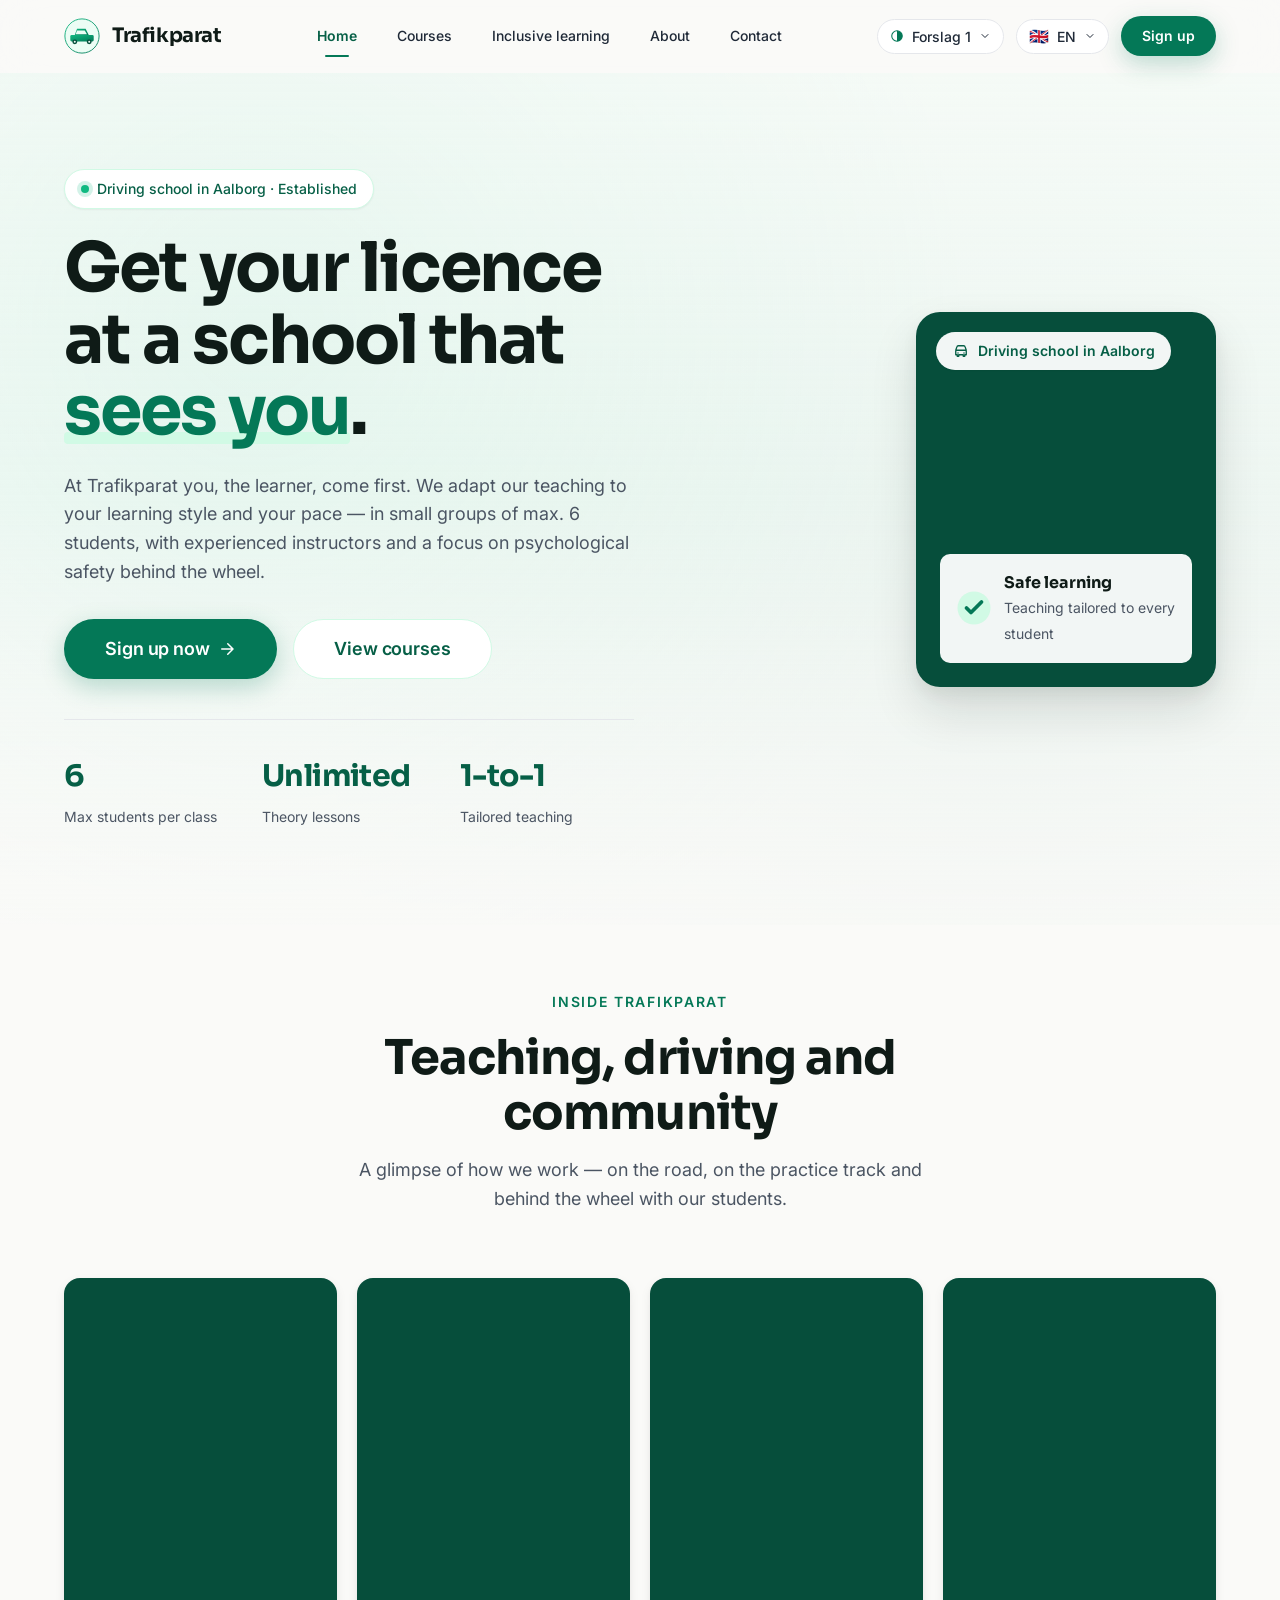
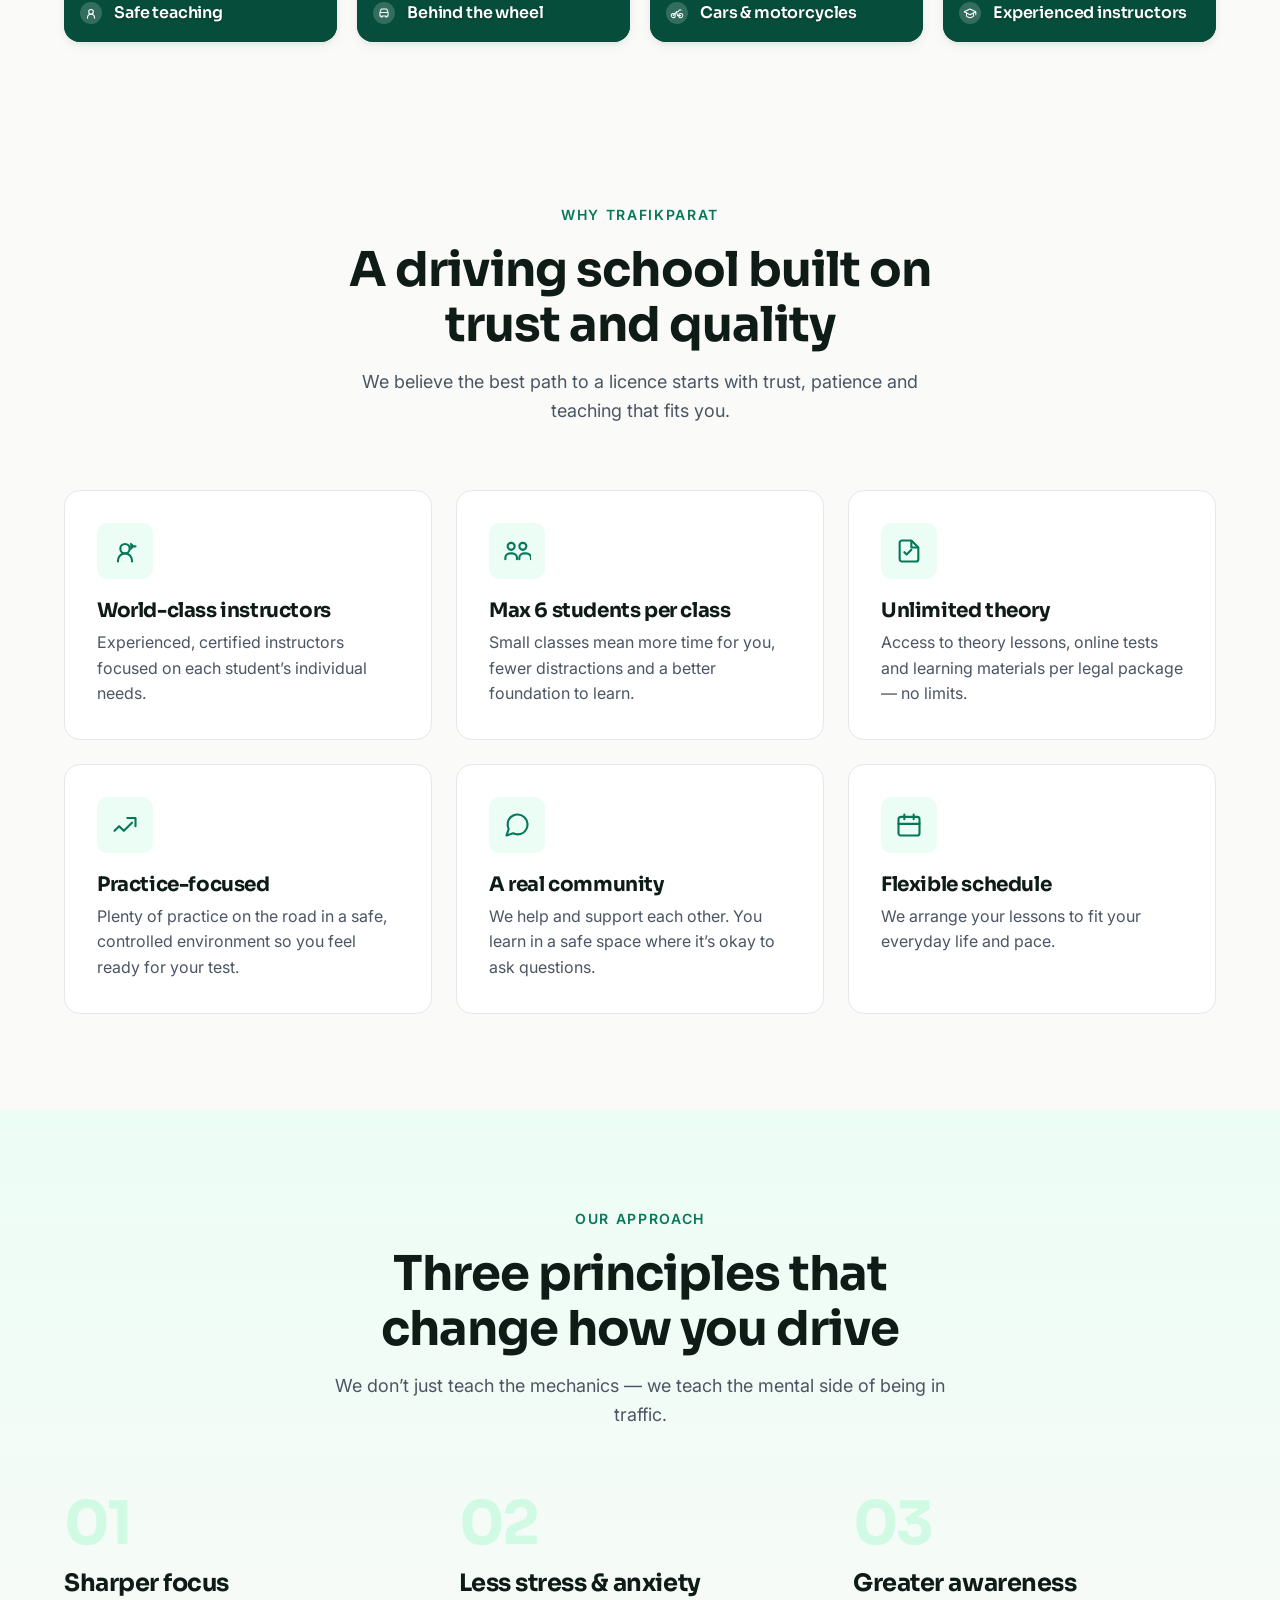
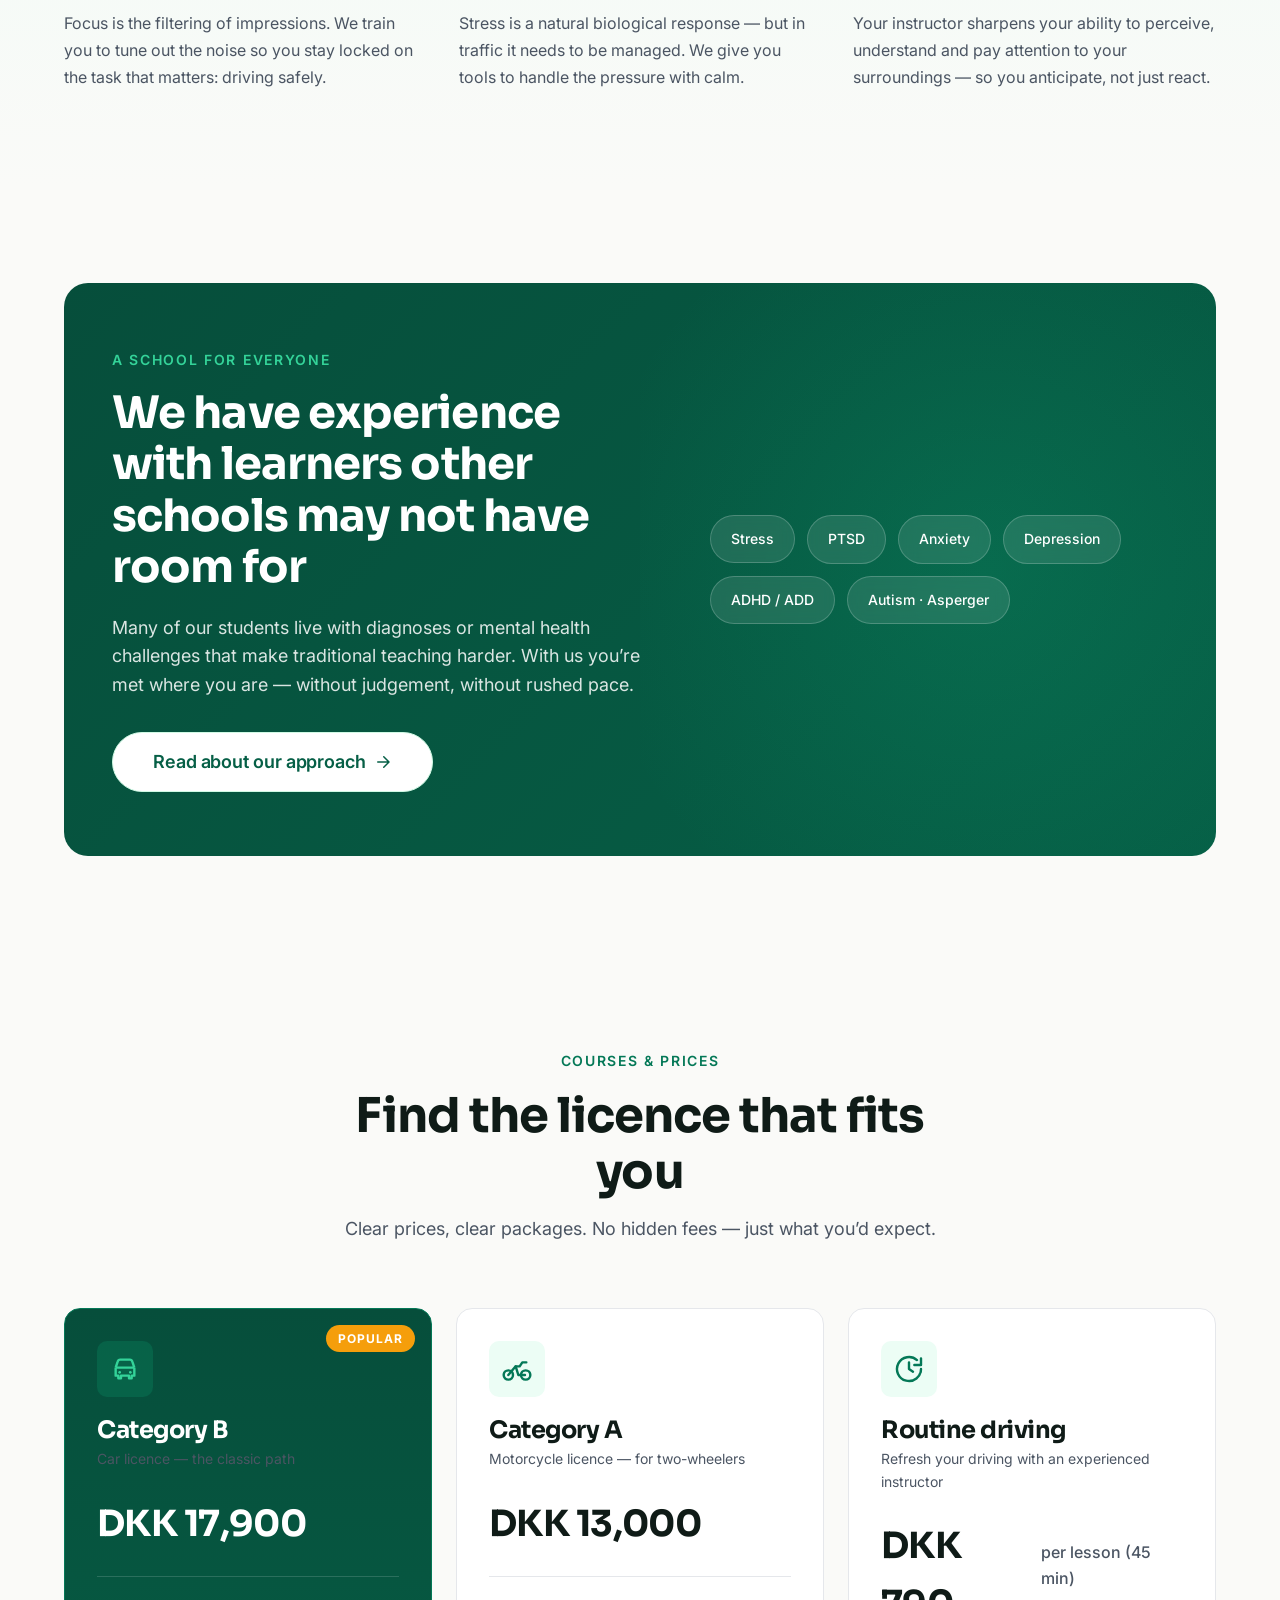
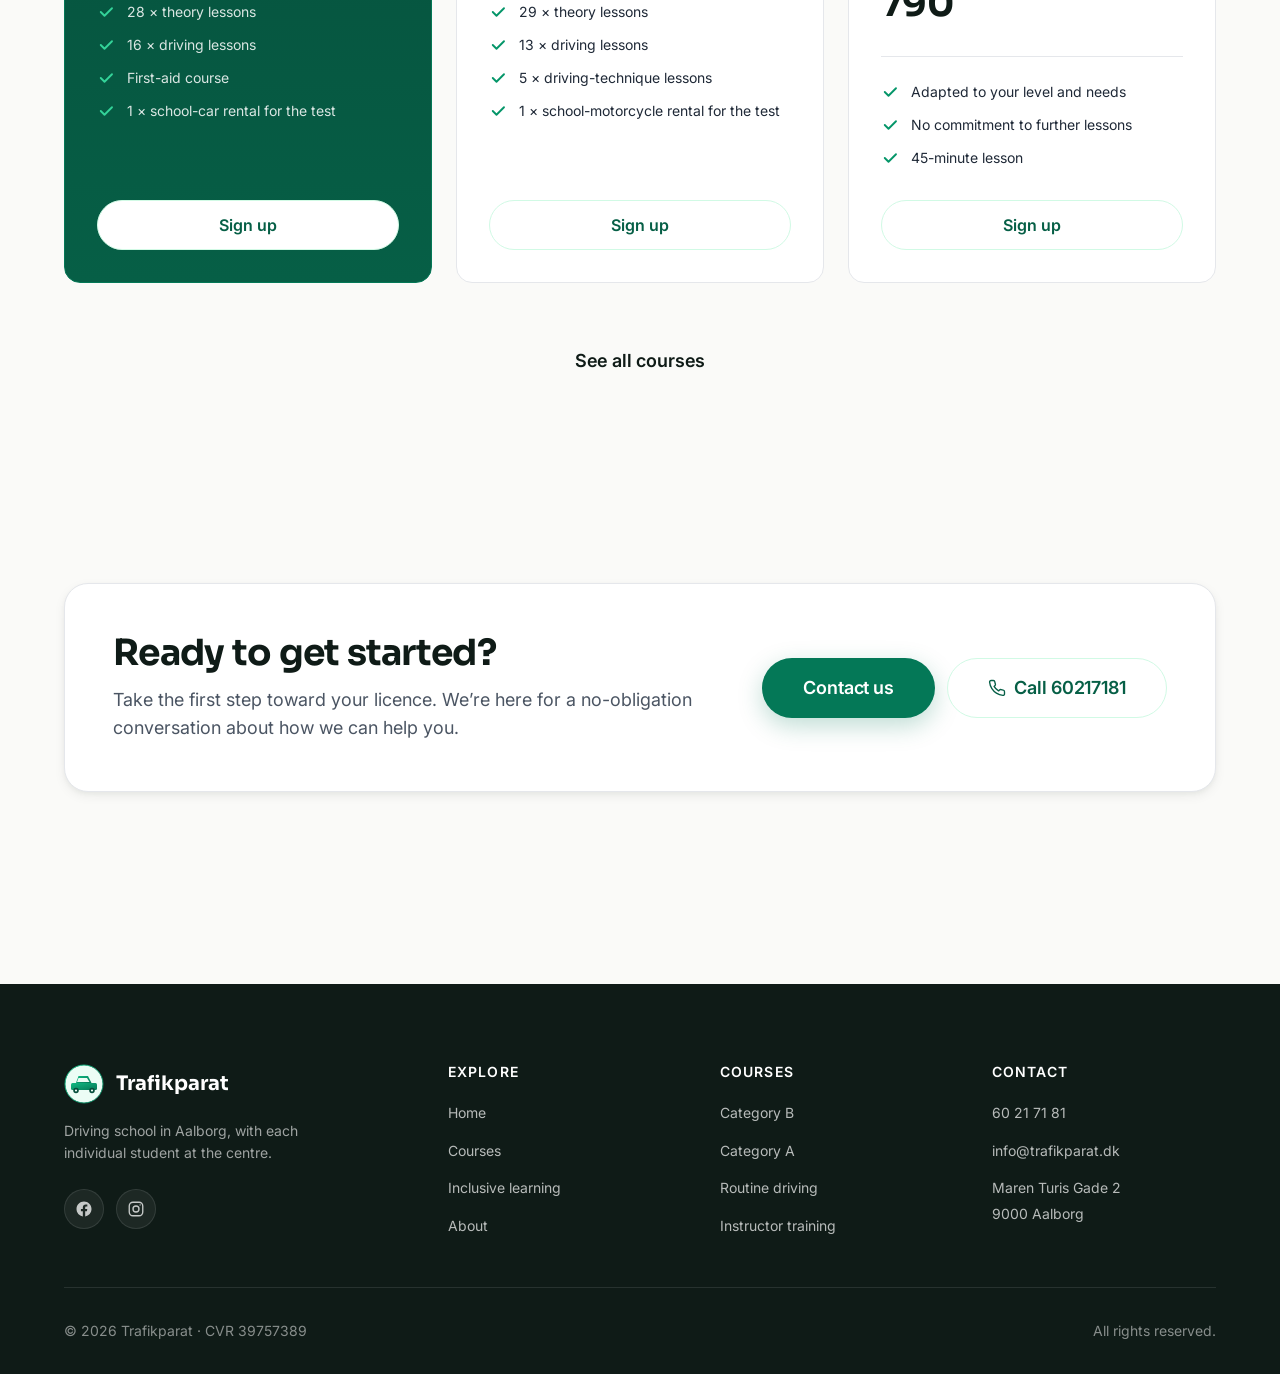
==== commit 6ab35da0: "logo" ====
--- a/index.html
+++ b/index.html
@@ -150,7 +150,7 @@
   <!-- ============= BRAND EMBLEM (Forslag 2 only) ============= -->
   <section class="brand-emblem" aria-label="Trafikparat — Certificeret køreundervisning">
     <div class="container">
-      <img src="assets/logo-2-full.svg" alt="Køreskolen Trafikparat.dk — Certificeret køreundervisning" />
+      <img src="assets/originallogo.png" alt="Køreskolen Trafikparat.dk — Certificeret køreundervisning" width="1536" height="1024" />
     </div>
   </section>
 
--- a/css/style.css
+++ b/css/style.css
@@ -1632,11 +1632,12 @@
   opacity: 0.55;
 }
 [data-proposal="2"] .brand-emblem img {
-  max-width: 460px;
+  max-width: 520px;
   width: 100%;
   height: auto;
   margin: 0 auto;
   display: block;
+  filter: drop-shadow(0 8px 24px rgba(15, 26, 46, 0.15));
 }
 
 /* Forslag 2 CTA banner — bold red with white text (poster style) */
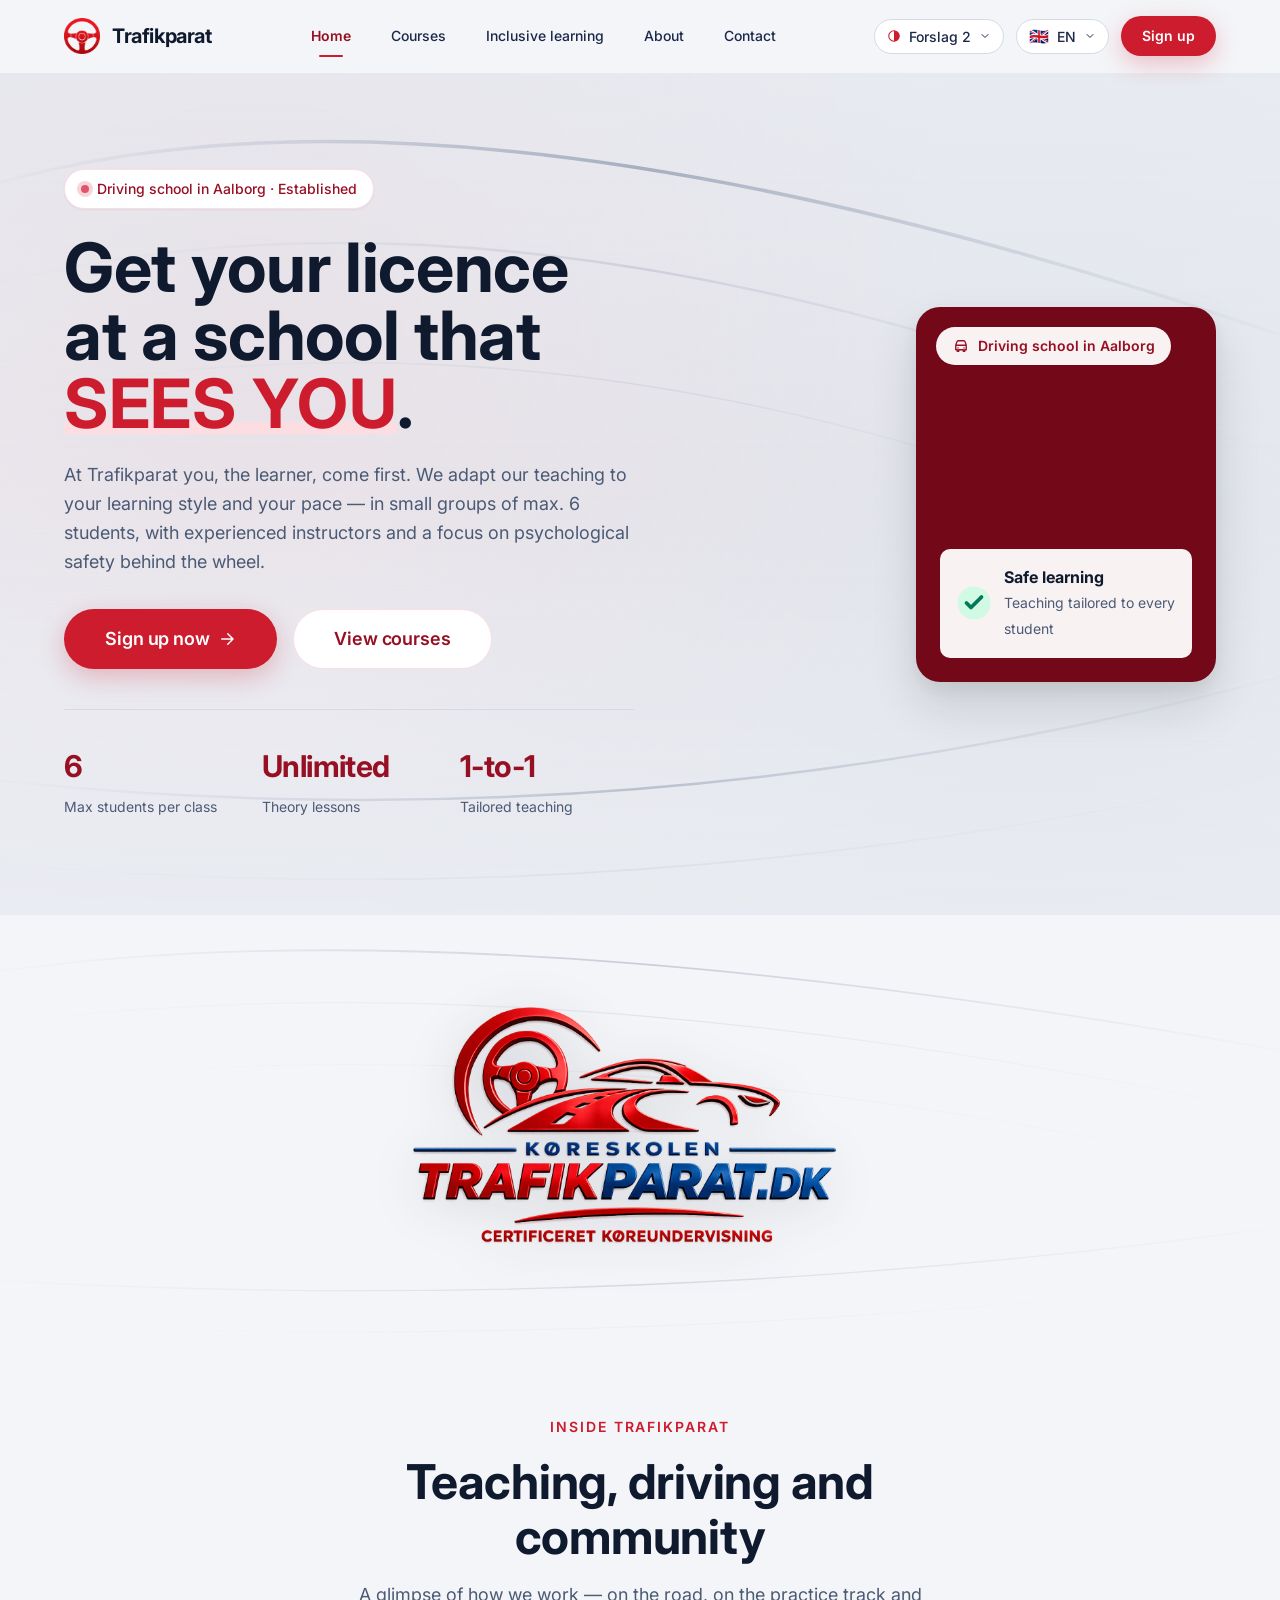
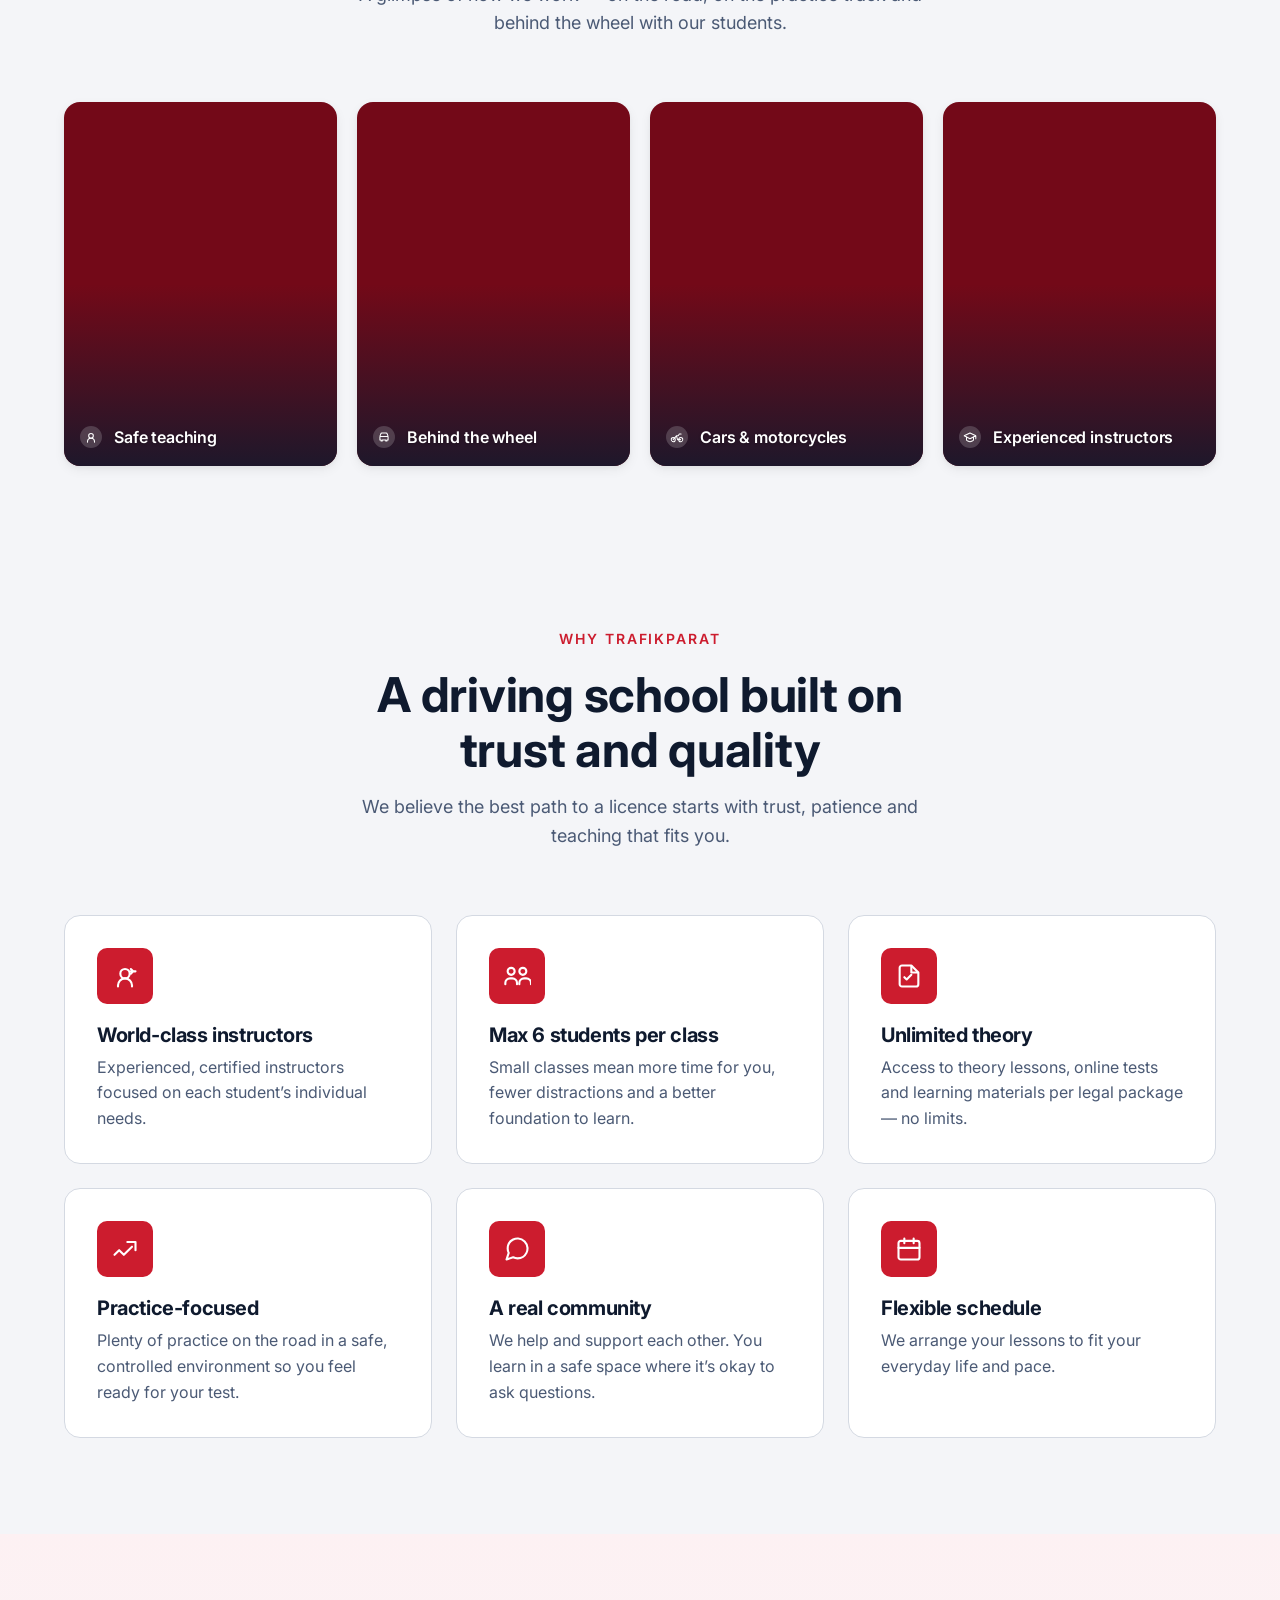
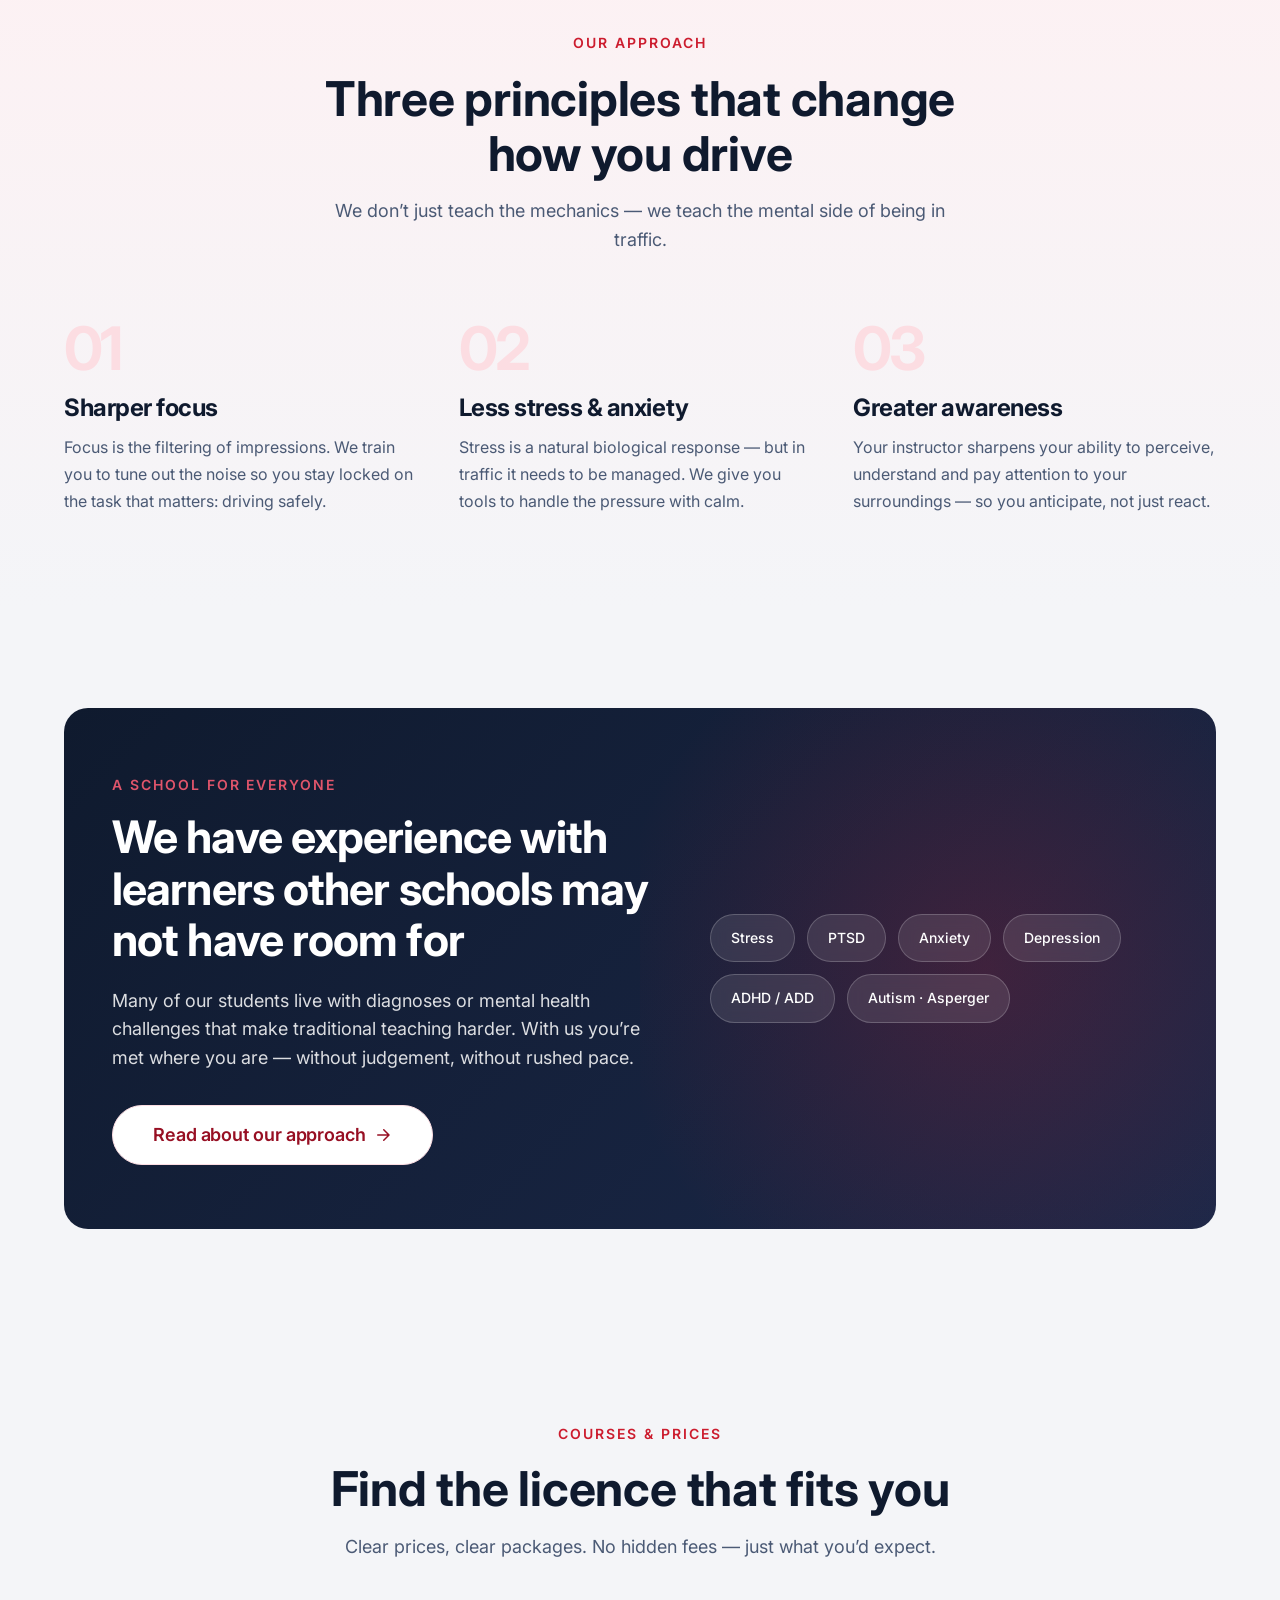
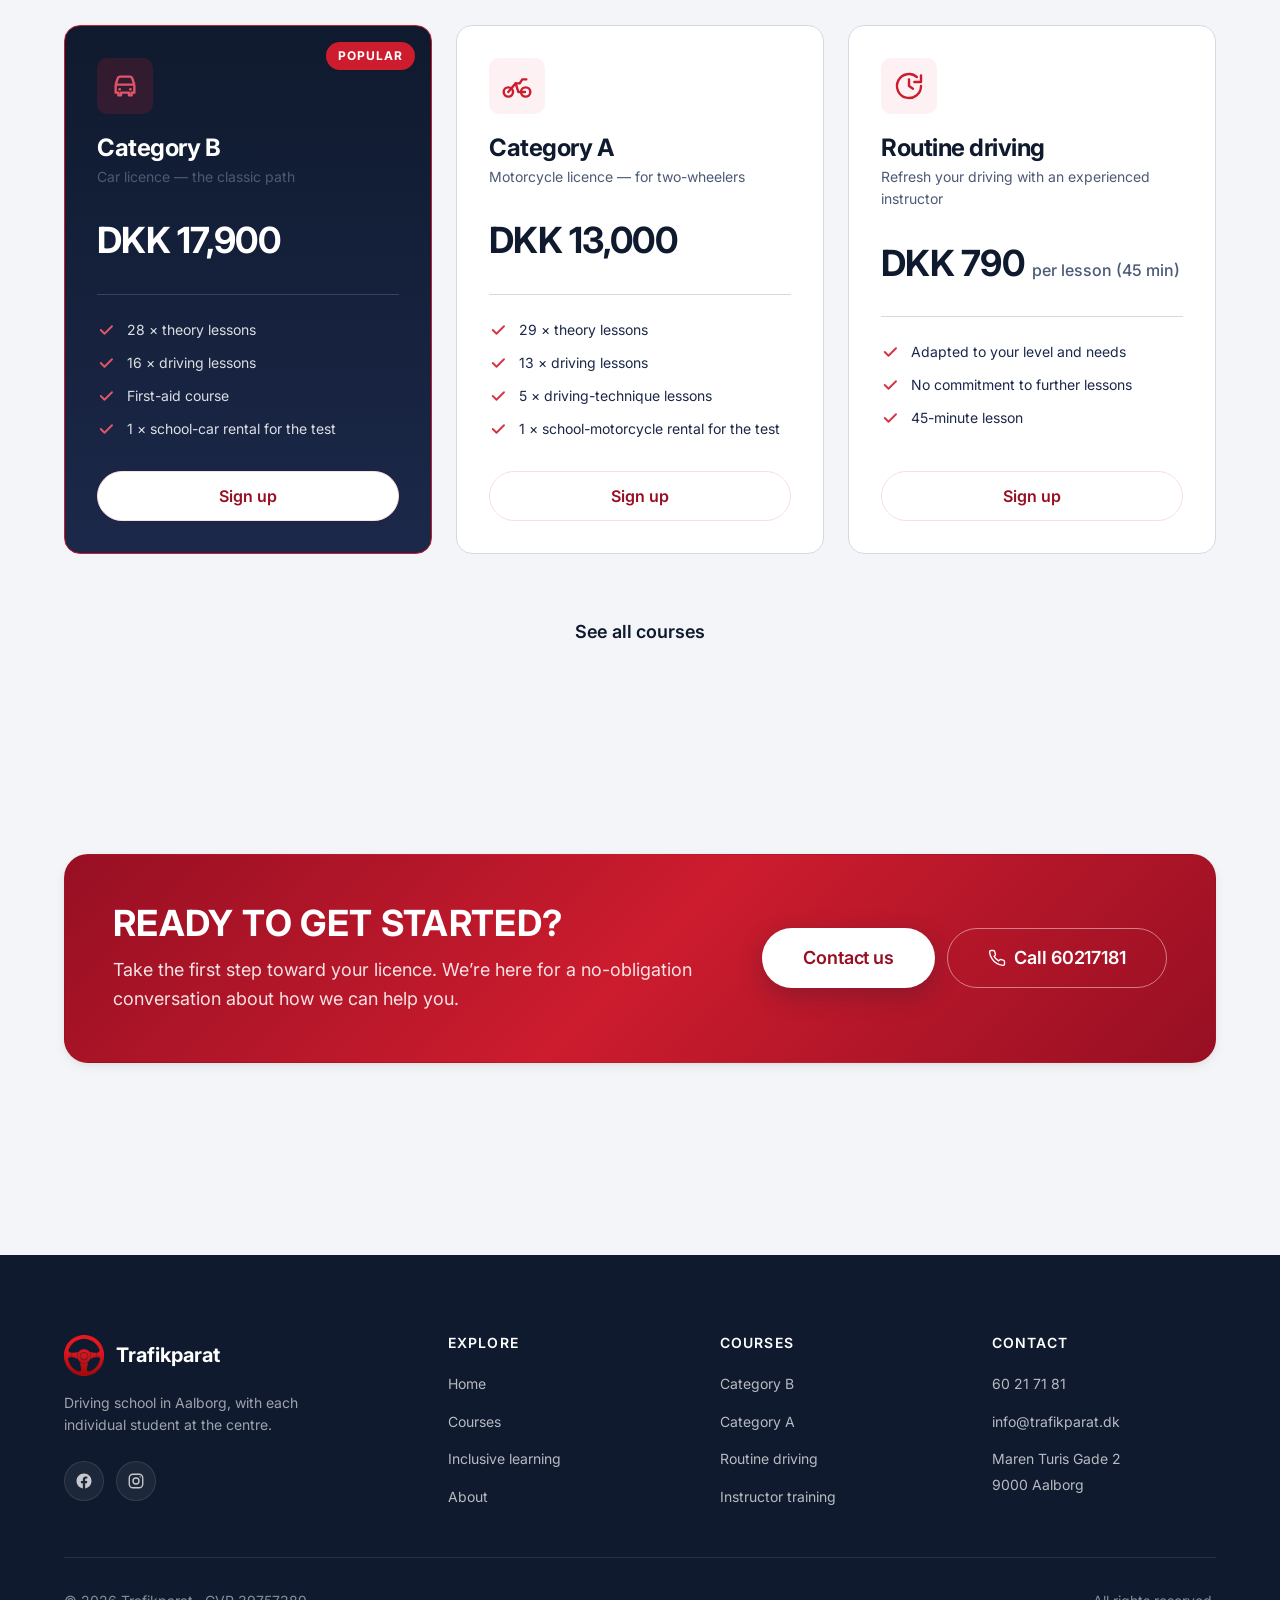
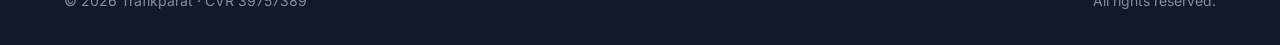
==== commit 0ae30317: "swap proposals" ====
--- a/index.html
+++ b/index.html
@@ -42,7 +42,7 @@
               <circle cx="12" cy="12" r="9" stroke="currentColor" stroke-width="1.8"/>
               <path d="M12 3a9 9 0 010 18" fill="currentColor"/>
             </svg>
-            <span class="proposal__current" data-proposal-current>Forslag 1</span>
+            <span class="proposal__current" data-proposal-current>Forslag 2</span>
             <svg class="proposal__caret" viewBox="0 0 24 24" fill="none" aria-hidden="true">
               <path d="M6 9l6 6 6-6" stroke="currentColor" stroke-width="2" stroke-linecap="round" stroke-linejoin="round"/>
             </svg>
--- a/css/style.css
+++ b/css/style.css
@@ -113,7 +113,9 @@
   -webkit-font-smoothing: antialiased;
   -moz-osx-font-smoothing: grayscale;
   text-rendering: optimizeLegibility;
-}
+  overflow-x: clip;
+}
+html { overflow-x: clip; }
 
 img, svg, video { max-width: 100%; display: block; height: auto; }
 
@@ -1616,7 +1618,7 @@
 [data-proposal="2"] .brand-emblem {
   display: block;
   padding: var(--space-12) 0 var(--space-10);
-  background: linear-gradient(180deg, #DCE0E8 0%, var(--color-bg) 100%);
+  background: background: linear-gradient(180deg, #e8eaef 0%, #ffffff 30%, #f4f5f8 100%);
   text-align: center;
   position: relative;
   overflow: hidden;
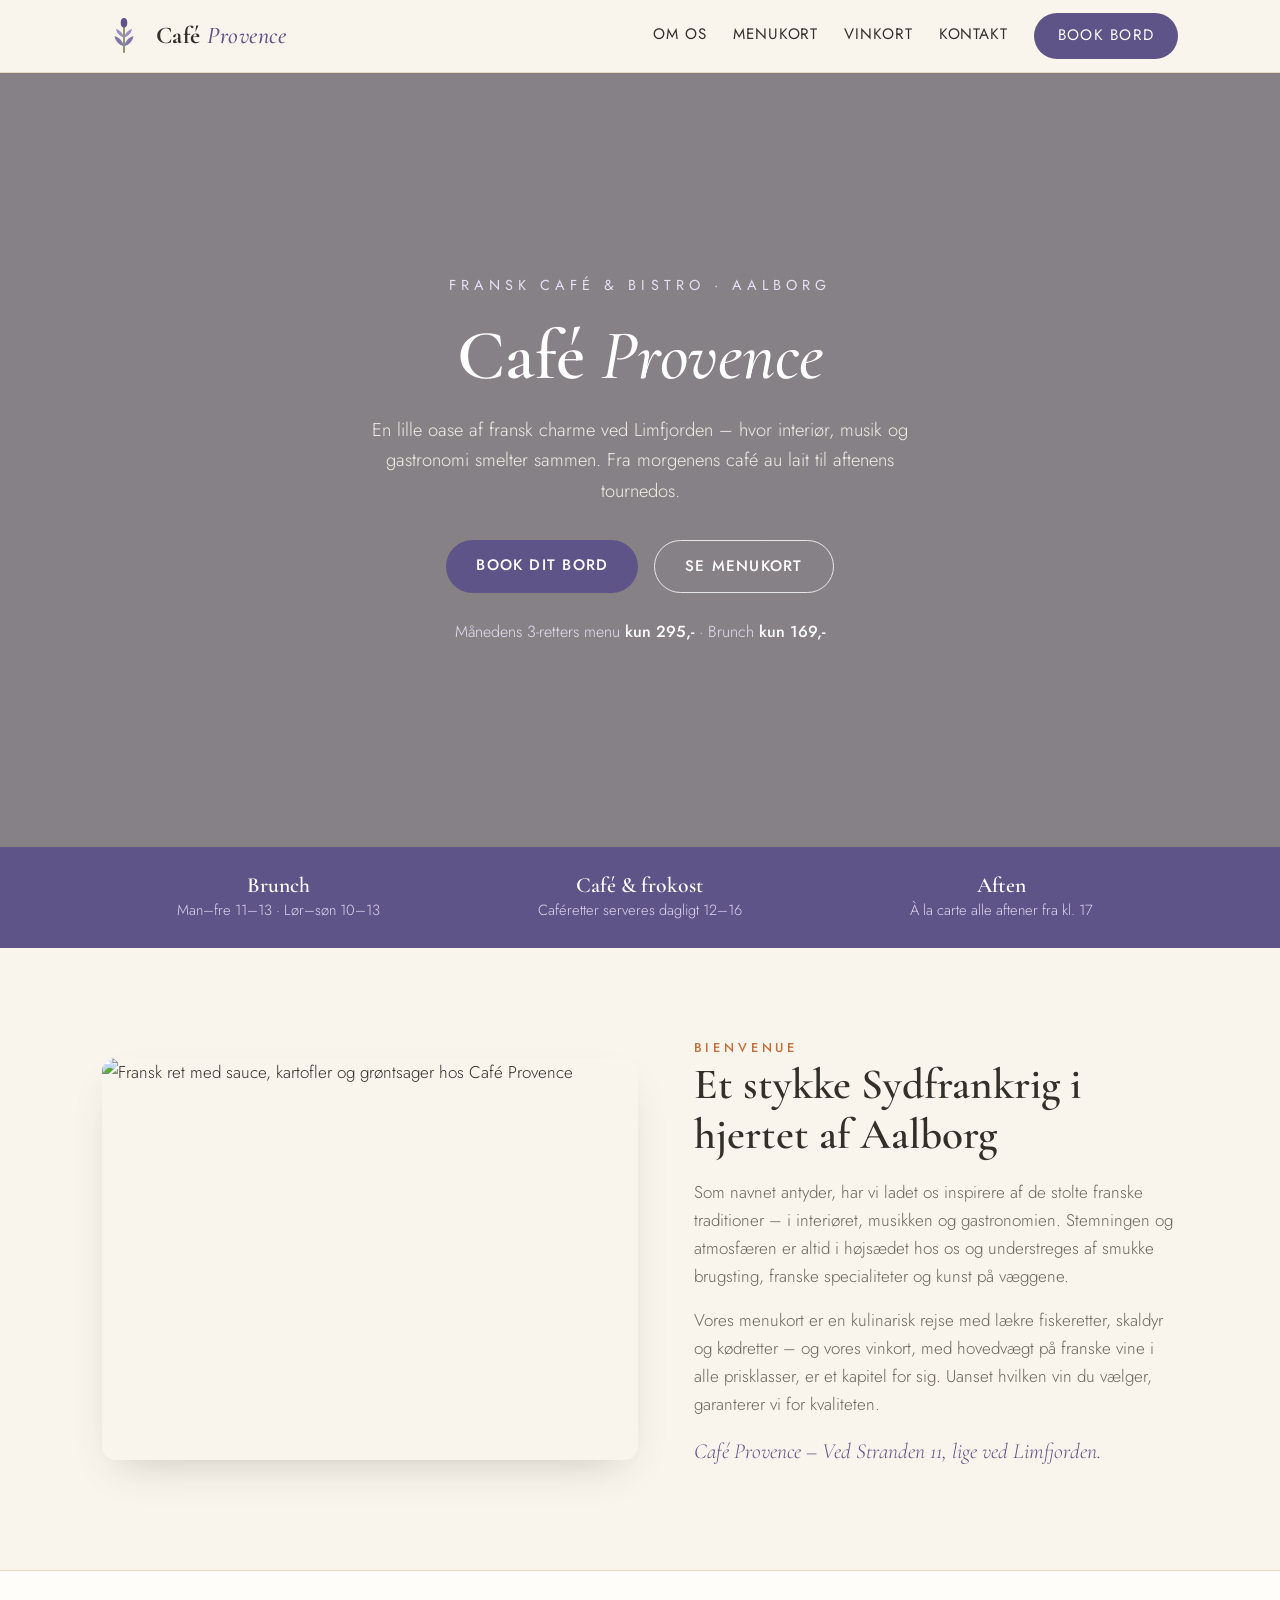
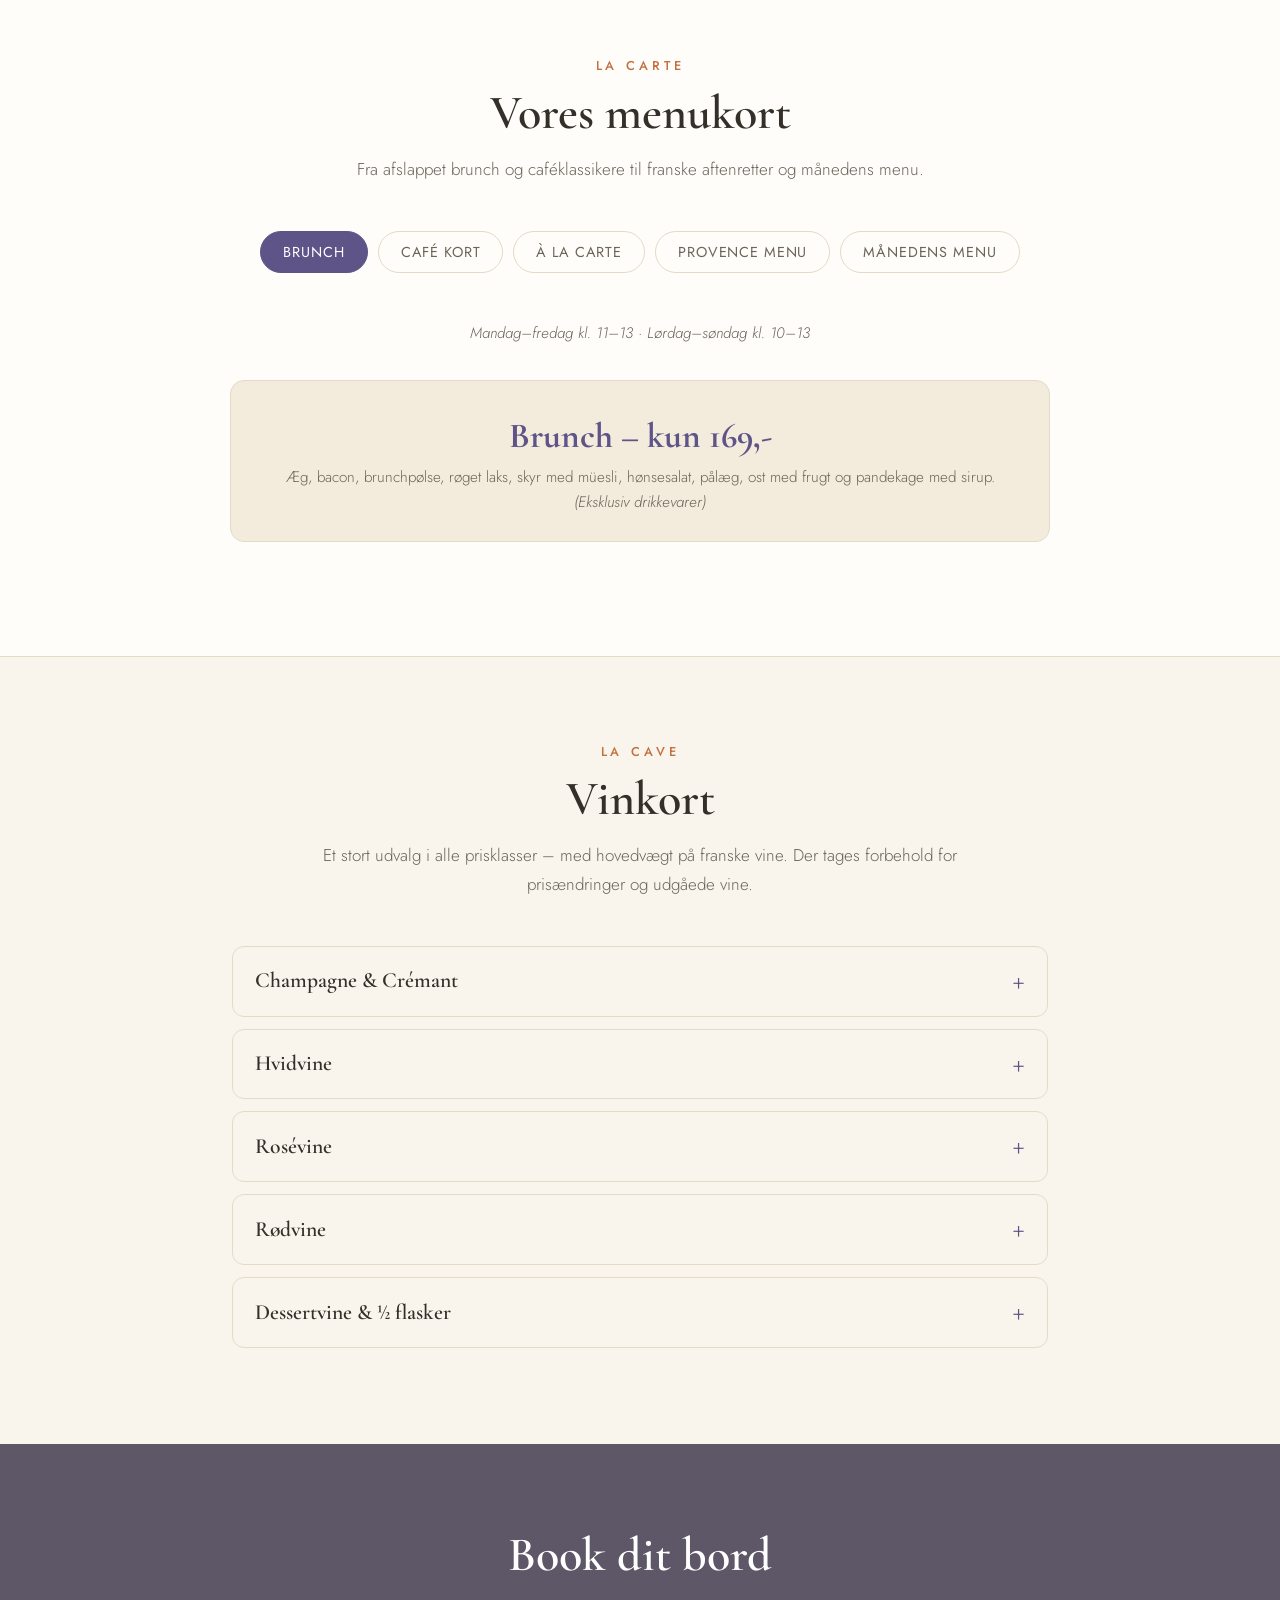
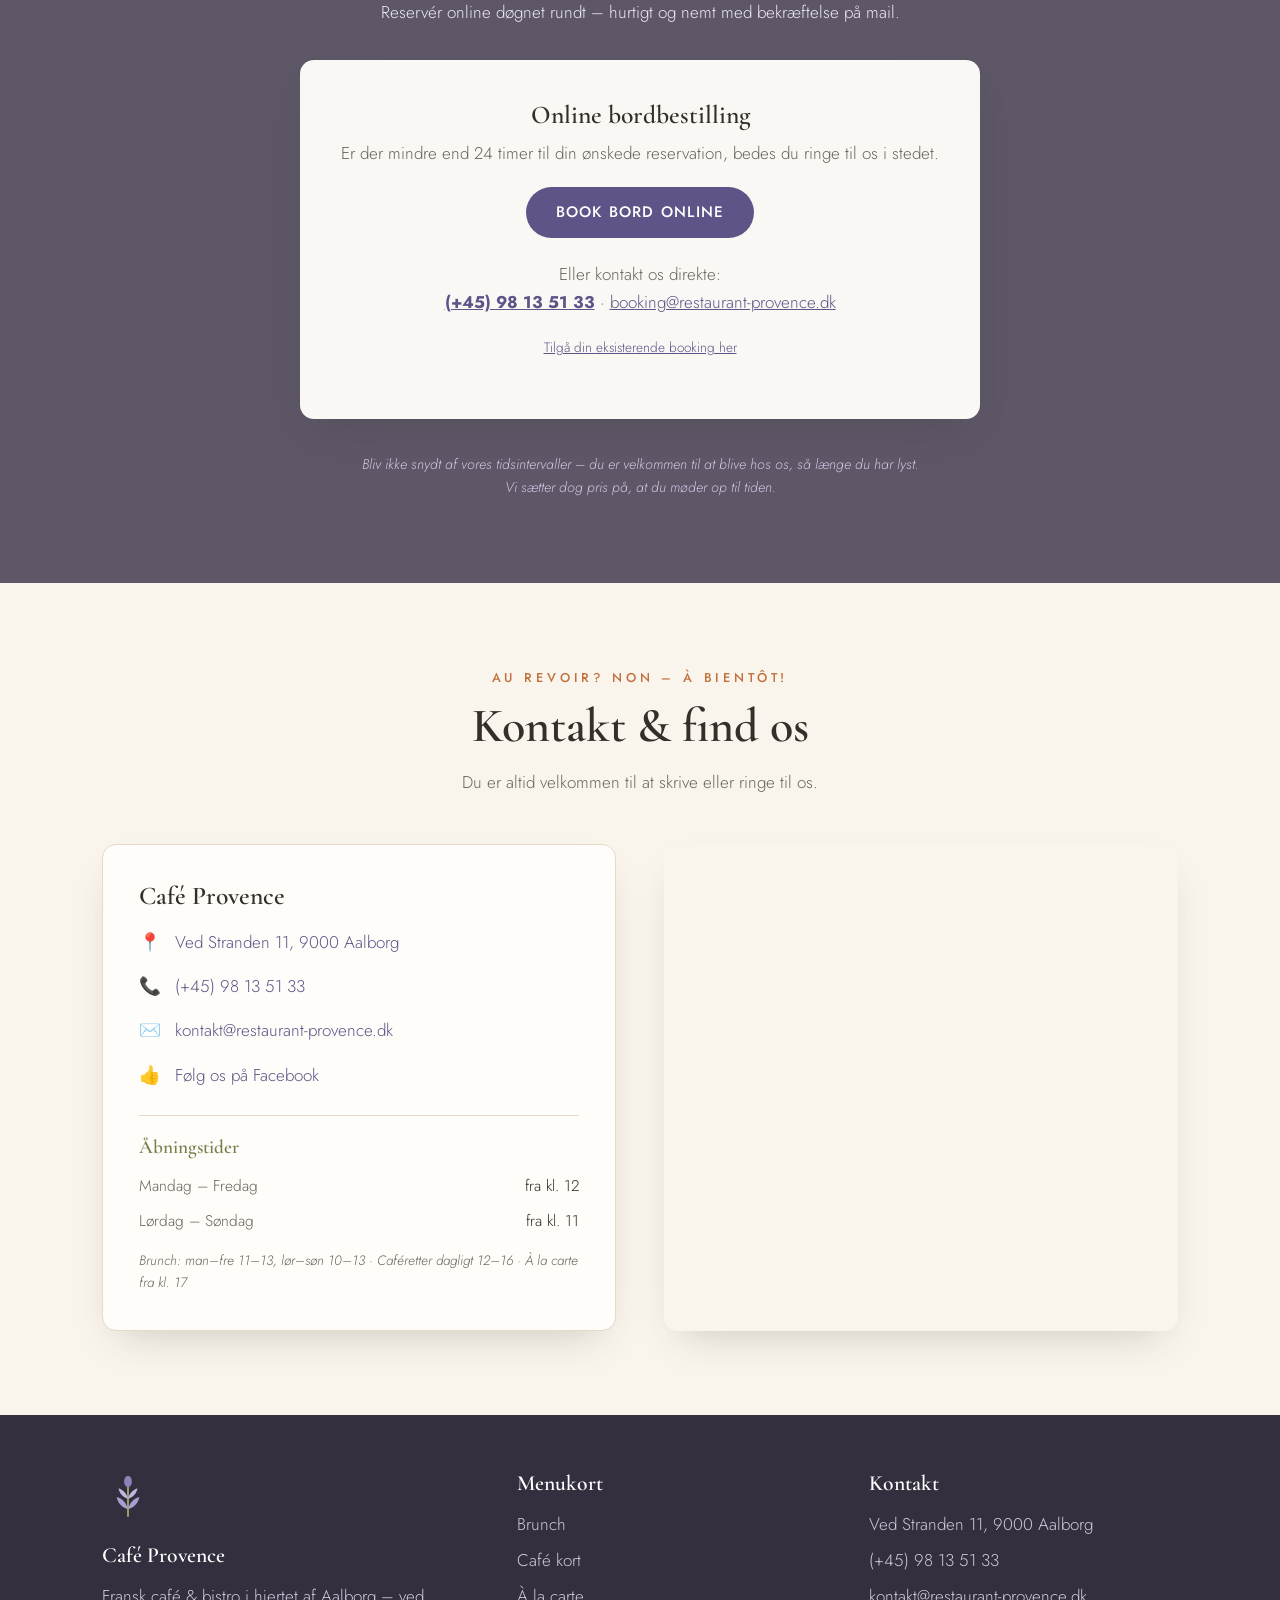
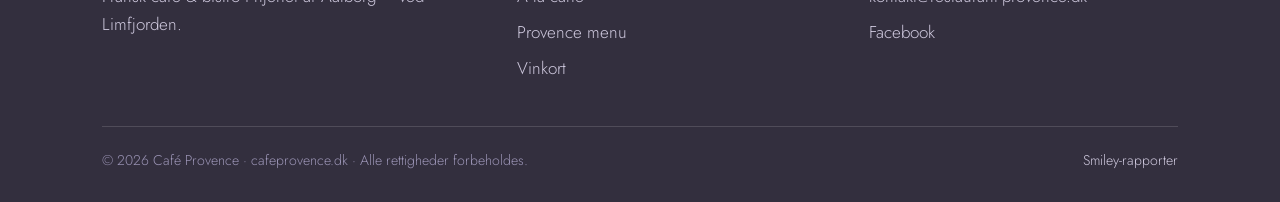
==== commit 56abecd9: "provence" ====
--- a/index.html
+++ b/index.html
@@ -1,534 +1,715 @@
 <!DOCTYPE html>
 <html lang="da">
 <head>
-  <meta charset="UTF-8" />
-  <meta name="viewport" content="width=device-width, initial-scale=1.0" />
-  <title>Trafikparat · Køreskole i Aalborg</title>
-  <meta name="description" content="Køreskole i Aalborg, der sætter eleven i centrum. Maks. 6 elever pr. hold, erfarne kørelærere og tilpasset undervisning — også for elever med stress, PTSD, ADHD, autisme m.fl." />
-  <meta name="theme-color" content="#047857" />
-  <meta property="og:title" content="Trafikparat · Køreskole i Aalborg" />
-  <meta property="og:description" content="Køreskole i Aalborg, der sætter eleven i centrum. Tryg, individuel undervisning på dit tempo." />
-  <meta property="og:type" content="website" />
-  <link rel="icon" type="image/svg+xml" href="assets/logo.svg" />
-  <link rel="preconnect" href="https://fonts.googleapis.com" />
-  <link rel="preconnect" href="https://fonts.gstatic.com" crossorigin />
-  <link href="https://fonts.googleapis.com/css2?family=Inter:wght@400;500;600;700&family=Sora:wght@500;600;700&family=Oswald:wght@500;600;700&display=swap" rel="stylesheet" />
-  <link rel="stylesheet" href="css/style.css" />
-  <span data-i18n-title="meta.tagline" style="display:none"></span>
+<meta charset="UTF-8">
+<meta name="viewport" content="width=device-width, initial-scale=1">
+<title>Café Provence – Fransk café & bistro i Aalborg centrum</title>
+<meta name="description" content="Café Provence i hjertet af Aalborg – brunch, frokost og franske klassikere ved Limfjorden. Book bord online eller ring 98 13 51 33.">
+<link rel="canonical" href="https://cafeprovence.dk/">
+<meta property="og:title" content="Café Provence – Fransk café & bistro i Aalborg">
+<meta property="og:description" content="Brunch, frokost og franske klassikere i hjertet af Aalborg. Book bord online.">
+<meta property="og:url" content="https://cafeprovence.dk/">
+<meta property="og:type" content="website">
+<meta property="og:locale" content="da_DK">
+<meta property="og:image" content="https://restaurant-provence.dk/wp-content/uploads/2025/06/RS-forside-1.jpg">
+<link rel="preconnect" href="https://fonts.googleapis.com">
+<link rel="preconnect" href="https://fonts.gstatic.com" crossorigin>
+<link href="https://fonts.googleapis.com/css2?family=Cormorant+Garamond:ital,wght@0,400;0,500;0,600;0,700;1,400;1,500&family=Jost:wght@300;400;500;600&display=swap" rel="stylesheet">
+<style>
+  :root{
+    --cream:#FAF5EC;
+    --cream-2:#F3EBDC;
+    --ink:#33302A;
+    --ink-soft:#6B655B;
+    --lavender:#8177A8;
+    --lavender-deep:#5F5488;
+    --olive:#77804C;
+    --terracotta:#C2703E;
+    --line:#E4DAC6;
+    --white:#FFFDF9;
+    --shadow:0 18px 40px -18px rgba(51,48,42,.25);
+    --radius:14px;
+  }
+  *{margin:0;padding:0;box-sizing:border-box}
+  html{scroll-behavior:smooth}
+  body{
+    font-family:'Jost',sans-serif;
+    font-weight:300;
+    color:var(--ink);
+    background:var(--cream);
+    line-height:1.65;
+    font-size:17px;
+  }
+  h1,h2,h3,h4{font-family:'Cormorant Garamond',serif;font-weight:600;line-height:1.15}
+  img{max-width:100%;display:block}
+  a{color:var(--lavender-deep)}
+  .wrap{max-width:1120px;margin:0 auto;padding:0 22px}
+
+  /* ---------- Header ---------- */
+  header{
+    position:sticky;top:0;z-index:50;
+    background:rgba(250,245,236,.92);
+    backdrop-filter:blur(10px);
+    border-bottom:1px solid var(--line);
+  }
+  .nav{display:flex;align-items:center;justify-content:space-between;height:72px}
+  .brand{display:flex;align-items:center;gap:10px;text-decoration:none;color:var(--ink)}
+  .brand svg{height:44px;width:auto}
+  .brand-name{font-family:'Cormorant Garamond',serif;font-size:1.5rem;font-weight:700;letter-spacing:.02em}
+  .brand-name em{font-style:italic;font-weight:500;color:var(--lavender-deep)}
+  nav.menu{display:flex;gap:26px;align-items:center}
+  nav.menu a{
+    text-decoration:none;color:var(--ink);font-size:.95rem;font-weight:400;
+    letter-spacing:.06em;text-transform:uppercase;
+    padding:4px 0;border-bottom:2px solid transparent;transition:.2s;
+  }
+  nav.menu a:hover{color:var(--lavender-deep);border-color:var(--lavender)}
+  nav.menu a.btn-nav{
+    color:#fff;background:var(--lavender-deep);padding:10px 24px;
+    border:none;border-radius:999px;text-transform:uppercase;letter-spacing:.08em;
+  }
+  nav.menu a.btn-nav:hover{background:var(--lavender);color:#fff;transform:translateY(-1px)}
+  .btn{
+    display:inline-block;text-decoration:none;cursor:pointer;border:none;
+    font-family:'Jost',sans-serif;font-size:.95rem;font-weight:500;letter-spacing:.08em;text-transform:uppercase;
+    padding:13px 30px;border-radius:999px;transition:.25s;
+  }
+  .btn-primary{background:var(--lavender-deep);color:#fff}
+  .btn-primary:hover{background:var(--lavender);transform:translateY(-2px)}
+  .btn-ghost{background:transparent;color:#fff;border:1.5px solid rgba(255,255,255,.8)}
+  .btn-ghost:hover{background:rgba(255,255,255,.15)}
+  .btn-nav{padding:9px 22px;font-size:.85rem}
+  .burger{display:none;background:none;border:none;font-size:1.7rem;color:var(--ink);cursor:pointer}
+
+  /* ---------- Hero ---------- */
+  .hero{
+    position:relative;min-height:86vh;display:flex;align-items:center;
+    background:
+      linear-gradient(rgba(40,34,50,.55),rgba(40,34,50,.55)),
+      url('https://restaurant-provence.dk/wp-content/uploads/2025/06/RS-forside-1.jpg') center/cover no-repeat;
+    color:#fff;text-align:center;
+  }
+  .hero-inner{max-width:760px;margin:0 auto;padding:90px 22px}
+  .hero .kicker{
+    font-size:.9rem;letter-spacing:.35em;text-transform:uppercase;font-weight:400;
+    color:#E7DFF5;margin-bottom:18px;
+  }
+  .hero h1{font-size:clamp(2.6rem,6vw,4.4rem);font-weight:600;margin-bottom:8px}
+  .hero h1 em{font-style:italic;font-weight:500}
+  .hero p{font-size:1.15rem;max-width:560px;margin:18px auto 34px;color:#F2EEE6}
+  .hero .cta{display:flex;gap:16px;justify-content:center;flex-wrap:wrap}
+  .hero .price-note{margin-top:26px;font-size:1rem;color:#E7DFF5}
+  .hero .price-note strong{color:#fff;font-weight:500}
+
+  /* ---------- Info strip ---------- */
+  .strip{background:var(--lavender-deep);color:#fff}
+  .strip .wrap{display:grid;grid-template-columns:repeat(3,1fr);gap:8px;padding:26px 22px;text-align:center}
+  .strip h3{font-size:1.35rem;color:#fff;font-weight:600}
+  .strip p{font-size:.92rem;color:#DDD6F0}
+
+  /* ---------- Sections ---------- */
+  section{padding:84px 0}
+  .sec-head{text-align:center;max-width:640px;margin:0 auto 48px}
+  .sec-head .kicker{
+    color:var(--terracotta);letter-spacing:.3em;text-transform:uppercase;
+    font-size:.8rem;font-weight:500;display:block;margin-bottom:10px;
+  }
+  .sec-head h2{font-size:clamp(2rem,4.5vw,3rem);margin-bottom:14px}
+  .sec-head p{color:var(--ink-soft)}
+
+  /* ---------- About ---------- */
+  .about{background:var(--cream)}
+  .about-grid{display:grid;grid-template-columns:1.05fr .95fr;gap:56px;align-items:center}
+  .about-img{border-radius:var(--radius);overflow:hidden;box-shadow:var(--shadow)}
+  .about-img img{height:100%;object-fit:cover;aspect-ratio:4/3}
+  .about h2{font-size:clamp(1.9rem,4vw,2.7rem);margin-bottom:18px}
+  .about p{margin-bottom:16px;color:var(--ink-soft)}
+  .about .flourish{color:var(--lavender-deep);font-family:'Cormorant Garamond',serif;font-style:italic;font-size:1.35rem;margin-top:8px}
+
+  /* ---------- Menu tabs ---------- */
+  .menus{background:var(--white);border-top:1px solid var(--line);border-bottom:1px solid var(--line)}
+  .tabs{display:flex;flex-wrap:wrap;justify-content:center;gap:10px;margin-bottom:48px}
+  .tab{
+    font-family:'Jost',sans-serif;font-size:.9rem;letter-spacing:.06em;text-transform:uppercase;
+    padding:10px 22px;border-radius:999px;border:1.5px solid var(--line);
+    background:transparent;color:var(--ink-soft);cursor:pointer;transition:.2s;font-weight:400;
+  }
+  .tab:hover{border-color:var(--lavender)}
+  .tab.active{background:var(--lavender-deep);border-color:var(--lavender-deep);color:#fff}
+  .panel{display:none;max-width:820px;margin:0 auto}
+  .panel.active{display:block;animation:fade .35s ease}
+  @keyframes fade{from{opacity:0;transform:translateY(8px)}to{opacity:1;transform:none}}
+  .panel .note{
+    text-align:center;color:var(--ink-soft);font-size:.95rem;
+    margin-bottom:34px;font-style:italic;
+  }
+  .mgroup{margin-bottom:44px}
+  .mgroup h3{
+    font-size:1.7rem;color:var(--olive);text-align:center;margin-bottom:6px;
+  }
+  .mgroup .gdesc{text-align:center;color:var(--ink-soft);font-size:.92rem;font-style:italic;max-width:560px;margin:0 auto 24px}
+  .dish{
+    display:flex;justify-content:space-between;gap:18px;align-items:baseline;
+    padding:14px 4px;border-bottom:1px dashed var(--line);
+  }
+  .dish:last-child{border-bottom:none}
+  .dish .d-name{font-family:'Cormorant Garamond',serif;font-size:1.25rem;font-weight:600}
+  .dish .d-desc{color:var(--ink-soft);font-size:.92rem;margin-top:2px}
+  .dish .d-fr{color:var(--lavender-deep);font-style:italic;font-size:.88rem;font-family:'Cormorant Garamond',serif}
+  .dish .d-price{white-space:nowrap;font-weight:500;color:var(--terracotta);font-size:1.05rem}
+  .price-banner{
+    text-align:center;background:var(--cream-2);border:1px solid var(--line);
+    border-radius:var(--radius);padding:26px;margin:10px 0 30px;
+  }
+  .price-banner .big{font-family:'Cormorant Garamond',serif;font-size:2.2rem;font-weight:700;color:var(--lavender-deep)}
+  .price-banner p{color:var(--ink-soft);font-size:.95rem}
+  .fineprint{text-align:center;color:var(--ink-soft);font-size:.85rem;margin-top:18px;font-style:italic}
+
+  /* Wine accordions */
+  details.wine{border:1px solid var(--line);border-radius:12px;margin-bottom:12px;background:var(--cream);overflow:hidden}
+  details.wine summary{
+    cursor:pointer;list-style:none;display:flex;justify-content:space-between;align-items:center;
+    padding:16px 22px;font-family:'Cormorant Garamond',serif;font-size:1.35rem;font-weight:600;color:var(--ink);
+  }
+  details.wine summary::-webkit-details-marker{display:none}
+  details.wine summary::after{content:'+';font-family:'Jost',sans-serif;color:var(--lavender-deep);font-size:1.4rem;font-weight:300}
+  details.wine[open] summary::after{content:'–'}
+  details.wine .wbody{padding:0 22px 18px}
+  .wine h4{color:var(--olive);font-size:1.15rem;margin:16px 0 4px;letter-spacing:.03em}
+  .witem{display:flex;justify-content:space-between;gap:14px;padding:7px 0;border-bottom:1px dashed var(--line);font-size:.97rem}
+  .witem:last-child{border-bottom:none}
+  .witem .wn strong{font-weight:500}
+  .witem .wn span{color:var(--ink-soft);font-size:.87rem;display:block}
+  .witem .wp{white-space:nowrap;color:var(--terracotta);font-weight:500}
+
+  /* ---------- Booking ---------- */
+  .booking{
+    background:
+      linear-gradient(rgba(50,42,66,.78),rgba(50,42,66,.78)),
+      url('https://restaurant-provence.dk/wp-content/uploads/2024/11/iStock-500466008-min-scaled-2.jpg') center/cover no-repeat;
+    color:#fff;text-align:center;
+  }
+  .booking h2{font-size:clamp(2rem,4.5vw,3rem);color:#fff;margin-bottom:14px}
+  .booking p{max-width:600px;margin:0 auto 12px;color:#EDE8F7}
+  .booking .widget-box{
+    max-width:680px;margin:34px auto;background:rgba(255,253,249,.97);color:var(--ink);
+    border-radius:var(--radius);padding:40px 30px;box-shadow:var(--shadow);
+  }
+  .booking .widget-box h3{font-size:1.6rem;margin-bottom:10px}
+  .booking .widget-box p{color:var(--ink-soft);margin-bottom:20px}
+  .booking small{display:block;margin-top:22px;color:#CFC7E4;font-style:italic;max-width:560px;margin-left:auto;margin-right:auto}
+
+  /* ---------- Contact ---------- */
+  .contact-grid{display:grid;grid-template-columns:1fr 1fr;gap:48px;align-items:start}
+  .c-card{background:var(--white);border:1px solid var(--line);border-radius:var(--radius);padding:36px;box-shadow:var(--shadow)}
+  .c-card h3{font-size:1.6rem;margin-bottom:18px}
+  .c-row{display:flex;gap:14px;margin-bottom:16px;align-items:flex-start}
+  .c-row .ic{color:var(--lavender-deep);font-size:1.1rem;line-height:1.6}
+  .c-row a{text-decoration:none}
+  .c-row a:hover{text-decoration:underline}
+  .hours{margin-top:26px;border-top:1px solid var(--line);padding-top:20px}
+  .hours h4{font-size:1.2rem;margin-bottom:10px;color:var(--olive)}
+  .hours table{width:100%;font-size:.97rem;border-collapse:collapse}
+  .hours td{padding:5px 0;color:var(--ink-soft)}
+  .hours td:last-child{text-align:right;color:var(--ink)}
+  .map{border-radius:var(--radius);overflow:hidden;box-shadow:var(--shadow);height:100%;min-height:420px}
+  .map iframe{width:100%;height:100%;min-height:420px;border:0}
+
+  /* ---------- Footer ---------- */
+  footer{background:#332F3E;color:#CFC9DE;padding:56px 0 30px}
+  .f-grid{display:grid;grid-template-columns:1.2fr 1fr 1fr;gap:44px;margin-bottom:36px}
+  footer h4{color:#fff;font-size:1.35rem;margin-bottom:14px}
+  footer a{color:#CFC9DE;text-decoration:none}
+  footer a:hover{color:#fff;text-decoration:underline}
+  footer ul{list-style:none}
+  footer li{margin-bottom:8px}
+  .f-brand svg{height:52px;margin-bottom:12px}
+  .f-bottom{border-top:1px solid rgba(255,255,255,.14);padding-top:22px;display:flex;justify-content:space-between;gap:14px;flex-wrap:wrap;font-size:.88rem;color:#9B94B5}
+
+  /* ---------- Responsive ---------- */
+  @media(max-width:900px){
+    .about-grid,.contact-grid,.f-grid{grid-template-columns:1fr}
+    .strip .wrap{grid-template-columns:1fr;gap:18px}
+    nav.menu{
+      position:fixed;inset:72px 0 auto 0;background:var(--cream);
+      flex-direction:column;padding:26px;gap:18px;border-bottom:1px solid var(--line);
+      transform:translateY(-130%);transition:.3s;box-shadow:var(--shadow);
+    }
+    nav.menu.open{transform:none}
+    .burger{display:block}
+    .map{min-height:320px}
+  }
+</style>
 </head>
 <body>
 
-  <!-- ============= NAV ============= -->
-  <header class="nav">
-    <div class="container nav__inner">
-      <a href="index.html" class="nav__brand" aria-label="Trafikparat">
-        <img src="assets/logo.svg" alt="" width="36" height="36" data-logo />
-        <span>Trafikparat</span>
-      </a>
-
-      <nav class="nav__menu" aria-label="Hovedmenu">
-        <a href="index.html" class="nav__link is-active" data-i18n="nav.home">Forside</a>
-        <a href="holdstart.html" class="nav__link" data-i18n="nav.courses">Holdstart</a>
-        <a href="saerlige-behov.html" class="nav__link" data-i18n="nav.support">Særlige behov</a>
-        <a href="om-os.html" class="nav__link" data-i18n="nav.about">Om os</a>
-        <a href="kontakt.html" class="nav__link" data-i18n="nav.contact">Kontakt</a>
-        <a href="kontakt.html" class="nav__link nav__link--cta" data-i18n="nav.signUp">Tilmeld dig</a>
-      </nav>
-
-      <div class="nav__actions">
-        <div class="proposal">
-          <button type="button" class="proposal__toggle" data-proposal-toggle aria-haspopup="true" aria-expanded="false" title="Skift designforslag">
-            <svg class="proposal__icon" viewBox="0 0 24 24" fill="none" aria-hidden="true">
-              <circle cx="12" cy="12" r="9" stroke="currentColor" stroke-width="1.8"/>
-              <path d="M12 3a9 9 0 010 18" fill="currentColor"/>
-            </svg>
-            <span class="proposal__current" data-proposal-current>Forslag 2</span>
-            <svg class="proposal__caret" viewBox="0 0 24 24" fill="none" aria-hidden="true">
-              <path d="M6 9l6 6 6-6" stroke="currentColor" stroke-width="2" stroke-linecap="round" stroke-linejoin="round"/>
-            </svg>
-          </button>
-          <div class="proposal__menu" data-proposal-menu role="menu"></div>
+<!-- ======================= HEADER ======================= -->
+<header>
+  <div class="wrap nav">
+    <a class="brand" href="#top" aria-label="Café Provence – forside">
+      <!-- Nyt logo: lavendel-kvist -->
+      <svg viewBox="0 0 60 60" fill="none" xmlns="http://www.w3.org/2000/svg" aria-hidden="true">
+        <path d="M30 52 C30 38 30 24 30 10" stroke="#77804C" stroke-width="2.2" stroke-linecap="round"/>
+        <path d="M30 44 C22 42 18 36 17 30 C24 32 28 37 30 44Z" fill="#8177A8"/>
+        <path d="M30 44 C38 42 42 36 43 30 C36 32 32 37 30 44Z" fill="#8177A8"/>
+        <path d="M30 32 C23 30 20 25 19 20 C25 22 28 26 30 32Z" fill="#9A8FBF"/>
+        <path d="M30 32 C37 30 40 25 41 20 C35 22 32 26 30 32Z" fill="#9A8FBF"/>
+        <ellipse cx="30" cy="12" rx="4.5" ry="6.5" fill="#5F5488"/>
+      </svg>
+      <span class="brand-name">Café <em>Provence</em></span>
+    </a>
+    <button class="burger" aria-label="Menu" onclick="document.querySelector('nav.menu').classList.toggle('open')">☰</button>
+    <nav class="menu">
+      <a href="#om">Om os</a>
+      <a href="#menukort">Menukort</a>
+      <a href="#vinkort">Vinkort</a>
+      <a href="#kontakt">Kontakt</a>
+      <a class="btn btn-primary btn-nav" href="#book">Book bord</a>
+    </nav>
+  </div>
+</header>
+
+<!-- ======================= HERO ======================= -->
+<section class="hero" id="top">
+  <div class="hero-inner">
+    <div class="kicker">Fransk café &amp; bistro · Aalborg</div>
+    <h1>Café <em>Provence</em></h1>
+    <p>En lille oase af fransk charme ved Limfjorden – hvor interiør, musik og gastronomi smelter sammen. Fra morgenens café au lait til aftenens tournedos.</p>
+    <div class="cta">
+      <a class="btn btn-primary" href="#book">Book dit bord</a>
+      <a class="btn btn-ghost" href="#menukort">Se menukort</a>
+    </div>
+    <div class="price-note">Månedens 3-retters menu <strong>kun 295,-</strong> · Brunch <strong>kun 169,-</strong></div>
+  </div>
+</section>
+
+<!-- ======================= INFO STRIP ======================= -->
+<div class="strip">
+  <div class="wrap">
+    <div><h3>Brunch</h3><p>Man–fre 11–13 · Lør–søn 10–13</p></div>
+    <div><h3>Café &amp; frokost</h3><p>Caféretter serveres dagligt 12–16</p></div>
+    <div><h3>Aften</h3><p>À la carte alle aftener fra kl. 17</p></div>
+  </div>
+</div>
+
+<!-- ======================= OM OS ======================= -->
+<section class="about" id="om">
+  <div class="wrap about-grid">
+    <div class="about-img">
+      <img src="https://restaurant-provence.dk/wp-content/uploads/2025/06/maned-menu-1.jpg" alt="Fransk ret med sauce, kartofler og grøntsager hos Café Provence" loading="lazy">
+    </div>
+    <div>
+      <span class="kicker" style="color:var(--terracotta);letter-spacing:.3em;text-transform:uppercase;font-size:.8rem;font-weight:500">Bienvenue</span>
+      <h2>Et stykke Sydfrankrig i hjertet af Aalborg</h2>
+      <p>Som navnet antyder, har vi ladet os inspirere af de stolte franske traditioner – i interiøret, musikken og gastronomien. Stemningen og atmosfæren er altid i højsædet hos os og understreges af smukke brugsting, franske specialiteter og kunst på væggene.</p>
+      <p>Vores menukort er en kulinarisk rejse med lækre fiskeretter, skaldyr og kødretter – og vores vinkort, med hovedvægt på franske vine i alle prisklasser, er et kapitel for sig. Uanset hvilken vin du vælger, garanterer vi for kvaliteten.</p>
+      <p class="flourish">Café Provence – Ved Stranden 11, lige ved Limfjorden.</p>
+    </div>
+  </div>
+</section>
+
+<!-- ======================= MENUKORT ======================= -->
+<section class="menus" id="menukort">
+  <div class="wrap">
+    <div class="sec-head">
+      <span class="kicker">La carte</span>
+      <h2>Vores menukort</h2>
+      <p>Fra afslappet brunch og caféklassikere til franske aftenretter og månedens menu.</p>
+    </div>
+
+    <div class="tabs" role="tablist">
+      <button class="tab active" data-panel="p-brunch">Brunch</button>
+      <button class="tab" data-panel="p-cafe">Café kort</button>
+      <button class="tab" data-panel="p-alacarte">À la carte</button>
+      <button class="tab" data-panel="p-provence">Provence menu</button>
+      <button class="tab" data-panel="p-maaned">Månedens menu</button>
+    </div>
+
+    <!-- Brunch -->
+    <div class="panel active" id="p-brunch">
+      <p class="note">Mandag–fredag kl. 11–13 · Lørdag–søndag kl. 10–13</p>
+      <div class="price-banner">
+        <div class="big">Brunch – kun 169,-</div>
+        <p>Æg, bacon, brunchpølse, røget laks, skyr med müesli, hønsesalat, pålæg, ost med frugt og pandekage med sirup. <em>(Eksklusiv drikkevarer)</em></p>
+      </div>
+    </div>
+
+    <!-- Café kort -->
+    <div class="panel" id="p-cafe">
+      <p class="note">Caféretter – serveres dagligt kl. 12–16</p>
+      <div class="mgroup">
+        <div class="dish"><div><div class="d-name">Frokostplatte</div><div class="d-desc">F.eks. med sild, laks, rejer, hønsesalat, ost og en lun ting</div></div><div class="d-price">159,-</div></div>
+        <div class="dish"><div><div class="d-name">Pariserbøf</div><div class="d-desc">Med rødbeder, løg, kapers, revet peberrod og rå æggeblomme</div></div><div class="d-price">99,-</div></div>
+        <div class="dish"><div><div class="d-name">Wienerschnitzel</div><div class="d-desc">Med brasede kartofler, smørsovs, ærter og wienerdreng</div></div><div class="d-price">269,-</div></div>
+        <div class="dish"><div><div class="d-name">Stjerneskud</div><div class="d-desc">Med pandestegt fiskefilet, rejer, asparges, kaviar og røget laks</div></div><div class="d-price">199,-</div></div>
+        <div class="dish"><div><div class="d-name">Moules Frites</div><div class="d-desc">Hvidvinsdampede blåmuslinger med pommes frites og hvidløgsmayonnaise</div></div><div class="d-price">199,-</div></div>
+        <div class="dish"><div><div class="d-name">Omelet</div><div class="d-desc">Med bacon, kartofler og løg</div></div><div class="d-price">129,-</div></div>
+        <div class="dish"><div><div class="d-name">Croque Madame</div><div class="d-desc">Toastbrød med skinke, ost, sennep og spejlæg</div></div><div class="d-price">119,-</div></div>
+        <div class="dish"><div><div class="d-name">Café burger</div><div class="d-desc">Serveret med oksekød fra Himmerland, frisk salat, hjemmelavet dressing og sprøde pommes frites</div></div><div class="d-price">169,-</div></div>
+        <div class="dish"><div><div class="d-name">Pasta Carbonara</div><div class="d-desc">Frisk pasta i flødesauce med bacon</div></div><div class="d-price">119,-</div></div>
+        <div class="dish"><div><div class="d-name">Pasta med tigerrejer</div><div class="d-desc">Frisk pasta i hummersauce med tigerrejer</div></div><div class="d-price">119,-</div></div>
+        <div class="dish"><div><div class="d-name">Pasta med kylling</div><div class="d-desc">Frisk pasta med stykker af kylling vendt i pesto</div></div><div class="d-price">119,-</div></div>
+      </div>
+    </div>
+
+    <!-- À la carte -->
+    <div class="panel" id="p-alacarte">
+      <p class="note">Aftenmenu – serveres alle aftener fra kl. 17</p>
+      <div class="mgroup">
+        <h3>Forretter</h3>
+        <div class="dish"><div><div class="d-name">½ hummer naturel</div><div class="d-desc">Serveret med 2 dressinger og citron</div><div class="d-fr">½ Homard nature</div></div><div class="d-price">149,-</div></div>
+        <div class="dish"><div><div class="d-name">Fiskesuppe</div><div class="d-desc">Med stykker af fisk og skaldyr</div><div class="d-fr">Soupe de poisson</div></div><div class="d-price">119,-</div></div>
+        <div class="dish"><div><div class="d-name">Hummersuppe</div><div class="d-desc">Tilsmagt med cognac</div><div class="d-fr">Soupe de homard</div></div><div class="d-price">129,-</div></div>
+        <div class="dish"><div><div class="d-name">Blåmuslinger</div><div class="d-desc">Dampet i fløde og hvidvin</div><div class="d-fr">Moules Marinières</div></div><div class="d-price">135,-</div></div>
+        <div class="dish"><div><div class="d-name">Østers</div><div class="d-desc">Serveret med citron og rødløgseddike – pr. stk.</div><div class="d-fr">Huîtres de Bretagne</div></div><div class="d-price">45,-</div></div>
+        <div class="dish"><div><div class="d-name">Tigerrejer</div><div class="d-desc">Pankopaneret på blandet salat</div><div class="d-fr">Crevettes géantes</div></div><div class="d-price">129,-</div></div>
+        <div class="dish"><div><div class="d-name">Røget laks</div><div class="d-desc">Med spinat à la creme</div><div class="d-fr">Saumon fumé avec épinards à la crème</div></div><div class="d-price">125,-</div></div>
+        <div class="dish"><div><div class="d-name">Håndpillede rejer</div><div class="d-desc">På sprød crouton og citronmayo</div></div><div class="d-price">129,-</div></div>
+        <div class="dish"><div><div class="d-name">Carpaccio</div><div class="d-desc">Af laks med revet parmesan, pesto og salat</div></div><div class="d-price">139,-</div></div>
+        <div class="dish"><div><div class="d-name">Snegle i hvidløg</div><div class="d-fr">Escargots à l'ail</div></div><div class="d-price">119,-</div></div>
+      </div>
+      <div class="mgroup">
+        <h3>Hovedretter</h3>
+        <div class="dish"><div><div class="d-name">Laks</div><div class="d-desc">Bagt, serveret med spinatsauce, kartofler og dagens friske grøntsager</div><div class="d-fr">Filet de saumon cuit au four</div></div><div class="d-price">229,-</div></div>
+        <div class="dish"><div><div class="d-name">1/1 hummer</div><div class="d-desc">Gratineret i hummersauce</div><div class="d-fr">Homard grillé</div></div><div class="d-price">259,-</div></div>
+        <div class="dish"><div><div class="d-name">Skaldyrsfad</div><div class="d-desc">½ hummer, krebs, jomfruhummerhaler, grønlandske rejer, tigerrejer, østers, blåmuslinger og krabbeklør. Serveres med citron, 4 slags dressinger, brød og smør</div><div class="d-fr">Plateau de fruits de mer – min. 2 couverter</div></div><div class="d-price">529,-</div></div>
+        <div class="dish"><div><div class="d-name">Tournedos bearnaise</div><div class="d-desc">200 g oksemørbrad</div><div class="d-fr">Tournedos, sauce béarnaise</div></div><div class="d-price">299,-</div></div>
+        <div class="dish"><div><div class="d-name">Tournedos Rossini</div><div class="d-desc">200 g oksemørbrad med trøffel og foie gras</div><div class="d-fr">Tournedos Rossini</div></div><div class="d-price">349,-</div></div>
+        <div class="dish"><div><div class="d-name">Hvidløgsbøf</div><div class="d-desc">200 g oksemørbrad, hvidløg, salat og hvidløgssmør</div><div class="d-fr">Bœuf avec ail</div></div><div class="d-price">329,-</div></div>
+        <div class="dish"><div><div class="d-name">Confiteret andelår</div><div class="d-desc">Serveres med rødvinssauce</div><div class="d-fr">Confit de canard</div></div><div class="d-price">259,-</div></div>
+        <div class="dish"><div><div class="d-name">Lammekrone</div><div class="d-desc">Serveres med glace</div><div class="d-fr">Carré d'agneau</div></div><div class="d-price">289,-</div></div>
+        <div class="dish"><div><div class="d-name">Wienerschnitzel</div><div class="d-desc">Af kalv</div></div><div class="d-price">269,-</div></div>
+      </div>
+      <div class="mgroup">
+        <h3>Desserter</h3>
+        <div class="dish"><div><div class="d-name">Ostetallerken</div><div class="d-desc">Med 4 forskellige slags udvalgte oste</div><div class="d-fr">Assiette de fromages</div></div><div class="d-price">120,-</div></div>
+        <div class="dish"><div><div class="d-name">Pandekager</div><div class="d-desc">Med is, orangesauce og mandler</div><div class="d-fr">Crêpes Suzette</div></div><div class="d-price">109,-</div></div>
+        <div class="dish"><div><div class="d-name">Nougattærte</div><div class="d-desc">Serveret med frugtcoulis og is</div><div class="d-fr">Tarte au nougat</div></div><div class="d-price">109,-</div></div>
+        <div class="dish"><div><div class="d-name">Crème brûlée</div><div class="d-desc">Glaseret vaniljecreme med frisk tahitivanilje</div></div><div class="d-price">109,-</div></div>
+        <div class="dish"><div><div class="d-name">Gammeldags æblekage</div><div class="d-desc">Med pisket fløde og makroner</div></div><div class="d-price">99,-</div></div>
+        <div class="dish"><div><div class="d-name">Coupe Danois</div><div class="d-desc">Vaniljeis med chokoladesauce</div></div><div class="d-price">89,-</div></div>
+      </div>
+      <div class="mgroup">
+        <h3>Kaffe &amp; the</h3>
+        <div class="dish"><div><div class="d-name">Espresso</div><div class="d-desc">Brygget på italienske Lavazzas mørkbrændte bønner</div></div><div class="d-price">38,-</div></div>
+        <div class="dish"><div><div class="d-name">Cappuccino</div><div class="d-desc">Espresso med varmt og cremet mælkeskum</div></div><div class="d-price">39,-</div></div>
+        <div class="dish"><div><div class="d-name">Café latte</div><div class="d-desc">Espresso med varm opskummet mælk</div></div><div class="d-price">42,-</div></div>
+        <div class="dish"><div><div class="d-name">Café creme</div><div class="d-desc">Kaffe brygget på lysbrændte bønner – cremet på toppen og fuld af aroma</div></div><div class="d-price">36,-</div></div>
+        <div class="dish"><div><div class="d-name">Café irlandais</div><div class="d-desc">Irsk kaffe – kaffe med whisky, pisket fløde og sukker</div></div><div class="d-price">79,-</div></div>
+        <div class="dish"><div><div class="d-name">Café français</div><div class="d-desc">Fransk kaffe – kaffe med Cointreau og pisket fløde</div></div><div class="d-price">79,-</div></div>
+        <div class="dish"><div><div class="d-name">Café chartreuse</div><div class="d-desc">Kaffe med Chartreuse Verte og pisket fløde</div></div><div class="d-price">79,-</div></div>
+        <div class="dish"><div><div class="d-name">The</div></div><div class="d-price">36,-</div></div>
+        <div class="dish"><div><div class="d-name">Varm chokolade</div><div class="d-desc">Med flødeskum</div></div><div class="d-price">42,-</div></div>
+      </div>
+    </div>
+
+    <!-- Provence menu -->
+    <div class="panel" id="p-provence">
+      <div class="price-banner">
+        <div class="big">2 retter fra 289,- · 3 retter fra 299,-</div>
+        <p>Alle dage – en klassisk fransk 2- eller 3-retters menu af sæsonens bedste råvarer</p>
+      </div>
+      <div class="mgroup">
+        <h3>Forretter</h3>
+        <p class="gdesc">En klassisk start på fransk manér – serveret med hjemmebagt brød og smør</p>
+        <div class="dish"><div><div class="d-name">Fiskesuppe</div></div></div>
+        <div class="dish"><div><div class="d-name">Salat med rejer</div><div class="d-desc">Med chilimayo</div></div></div>
+        <div class="dish"><div><div class="d-name">2 stk. østers</div><div class="d-desc">Naturel med rødløgsvinaigrette, citron og tabasco</div></div></div>
+        <div class="dish"><div><div class="d-name">Røget laks</div><div class="d-desc">Med spinat à la creme</div></div></div>
+        <div class="dish"><div><div class="d-name">Blåmuslinger</div><div class="d-desc">Hvidvinsdampede</div></div></div>
+        <div class="dish"><div><div class="d-name">Carpaccio</div><div class="d-desc">Af oksekød, serveres med parmesan, pesto og marineret salat</div></div><div class="d-price">+10,-</div></div>
+        <div class="dish"><div><div class="d-name">Snegle</div><div class="d-desc">I hvidløgssmør</div></div></div>
+      </div>
+      <div class="mgroup">
+        <h3>Hovedretter</h3>
+        <p class="gdesc">Udvalgte franske specialiteter med masser af smag og kærlighed til råvarerne</p>
+        <div class="dish"><div><div class="d-name">Pebersteak</div><div class="d-desc">Af kalvefilet med mild pebersauce og små kartofler</div></div></div>
+        <div class="dish"><div><div class="d-name">Laks</div><div class="d-desc">Ovnbagt, med pasta</div></div></div>
+        <div class="dish"><div><div class="d-name">Perlehønebryst</div><div class="d-desc">Med svampe à la creme og små krydderkartofler</div></div></div>
+        <div class="dish"><div><div class="d-name">Confit de canard</div><div class="d-desc">Med rødvinssauce og små krydderkartofler</div></div><div class="d-price">+10,-</div></div>
+      </div>
+      <div class="mgroup">
+        <h3>Desserter</h3>
+        <p class="gdesc">Afslut med sødt, cremet eller friskt – i ægte fransk stil</p>
+        <div class="dish"><div><div class="d-name">Fransk kaffe</div><div class="d-desc">Med pisket fløde</div></div><div class="d-price">+10,-</div></div>
+        <div class="dish"><div><div class="d-name">Chokolademousse</div><div class="d-desc">Med frugtcoulis</div></div></div>
+        <div class="dish"><div><div class="d-name">Nougattærte</div><div class="d-desc">Serveret med frugtcoulis og is</div></div></div>
+        <div class="dish"><div><div class="d-name">Ost</div><div class="d-desc">Med oliven og sprødt</div></div></div>
+        <div class="dish"><div><div class="d-name">Crème brûlée</div><div class="d-desc">Glaseret vaniljecreme med frisk tahitivanilje</div></div></div>
+        <div class="dish"><div><div class="d-name">Pandekager</div><div class="d-desc">Med is</div></div></div>
+        <div class="dish"><div><div class="d-name">Gammeldags æblekage</div><div class="d-desc">Med pisket fløde og makroner</div></div></div>
+      </div>
+      <div class="price-banner">
+        <div class="big">Vinmenu: 2 glas 250,- · 3 glas 275,-</div>
+        <p>Tre nøje udvalgte glas – en frisk hvidvin, en fyldig rødvin og en afsluttende dessert- eller portvin, afstemt med retterne.</p>
+      </div>
+      <p class="fineprint">Smartbox, Morebox etc. kan ikke bruges til denne menu.</p>
+    </div>
+
+    <!-- Månedens menu -->
+    <div class="panel" id="p-maaned">
+      <p class="note">Månedens menu · Sommermenu</p>
+      <div class="mgroup">
+        <div class="dish"><div><div class="d-name">Aperitif</div><div class="d-desc">Aperol Spritz og bruschetta</div></div><div class="d-price">45,-</div></div>
+        <div class="dish"><div><div class="d-name">Forret</div><div class="d-desc">Valgfri forret fra menukortet</div></div></div>
+        <div class="dish"><div><div class="d-name">Hovedret</div><div class="d-desc">Fyldt perlehønebryst eller kalvemørbrad med kartoffelgratin og pebersauce med svampe</div></div></div>
+        <div class="dish"><div><div class="d-name">Dessert</div><div class="d-desc">Crème brûlée</div></div></div>
+      </div>
+      <div class="price-banner">
+        <div class="big">3-retters menu – kun 295,-</div>
+        <p>Vinmenu kan tilkøbes for 275,- (hvidvin, rødvin &amp; dessert-/portvin)</p>
+      </div>
+      <p class="fineprint">OBS: MoreBox kan ikke benyttes til denne menu.</p>
+    </div>
+  </div>
+</section>
+
+<!-- ======================= VINKORT ======================= -->
+<section id="vinkort">
+  <div class="wrap" style="max-width:860px">
+    <div class="sec-head">
+      <span class="kicker">La cave</span>
+      <h2>Vinkort</h2>
+      <p>Et stort udvalg i alle prisklasser – med hovedvægt på franske vine. Der tages forbehold for prisændringer og udgåede vine.</p>
+    </div>
+
+    <details class="wine">
+      <summary>Champagne &amp; Crémant</summary>
+      <div class="wbody">
+        <div class="witem"><div class="wn"><strong>Crémant d'Alsace</strong></div><div class="wp">369,-</div></div>
+        <div class="witem"><div class="wn"><strong>Crémant d'Alsace Rosé</strong></div><div class="wp">369,-</div></div>
+        <div class="witem"><div class="wn"><strong>Pol Roger, Extra Cuvée de Réserve Champagne</strong></div><div class="wp">689,-</div></div>
+      </div>
+    </details>
+
+    <details class="wine">
+      <summary>Hvidvine</summary>
+      <div class="wbody">
+        <h4>Provence</h4>
+        <div class="witem"><div class="wn"><strong>1/1 Côté Mas</strong><span>Paul Mas</span></div><div class="wp">289,-</div></div>
+        <div class="witem"><div class="wn"><strong>1/1 Luberon Blanc</strong><span>Famille Perrin</span></div><div class="wp">299,-</div></div>
+        <h4>Bourgogne</h4>
+        <div class="witem"><div class="wn"><strong>Mâcon Villages Mémoire du Terroir</strong><span>Jean Marc Boillot</span></div><div class="wp">495,-</div></div>
+        <div class="witem"><div class="wn"><strong>Pouilly Fuissé</strong><span>Château de Beauregard</span></div><div class="wp">475,-</div></div>
+        <div class="witem"><div class="wn"><strong>Saint Véran</strong><span>Château de Beauregard</span></div><div class="wp">465,-</div></div>
+        <div class="witem"><div class="wn"><strong>Rully</strong><span>Faiveley</span></div><div class="wp">525,-</div></div>
+        <div class="witem"><div class="wn"><strong>Bourgogne Clos du Château</strong><span>Château de Meursault</span></div><div class="wp">999,-</div></div>
+        <div class="witem"><div class="wn"><strong>Bourgogne</strong><span>Faiveley</span></div><div class="wp">399,-</div></div>
+        <div class="witem"><div class="wn"><strong>Meursault 1er Cru</strong><span>Faiveley</span></div><div class="wp">899,-</div></div>
+        <div class="witem"><div class="wn"><strong>Puligny Montrachet</strong><span>Jean Marc Boillot</span></div><div class="wp">945,-</div></div>
+        <div class="witem"><div class="wn"><strong>Chassagne Montrachet Vieilles Vignes</strong><span>Vincent Girardin</span></div><div class="wp">1225,-</div></div>
+        <div class="witem"><div class="wn"><strong>Chablis</strong><span>Billaud-Simon</span></div><div class="wp">545,-</div></div>
+        <div class="witem"><div class="wn"><strong>Mercurey Clos Rochette</strong><span>Faiveley</span></div><div class="wp">799,-</div></div>
+        <h4>Loire</h4>
+        <div class="witem"><div class="wn"><strong>Pouilly Fumé</strong><span>Cedrick Bardin</span></div><div class="wp">435,-</div></div>
+        <div class="witem"><div class="wn"><strong>La Petite Perrière Sauvignon Blanc</strong><span>Guy Saget</span></div><div class="wp">369,-</div></div>
+        <div class="witem"><div class="wn"><strong>Sancerre</strong><span>Cedrick Bardin</span></div><div class="wp">435,-</div></div>
+        <h4>Alsace</h4>
+        <div class="witem"><div class="wn"><strong>Pinot Blanc</strong><span>Trimbach</span></div><div class="wp">359,-</div></div>
+        <div class="witem"><div class="wn"><strong>Riesling</strong><span>Trimbach</span></div><div class="wp">379,-</div></div>
+        <div class="witem"><div class="wn"><strong>Pinot Gris Réserve</strong><span>Trimbach</span></div><div class="wp">379,-</div></div>
+        <div class="witem"><div class="wn"><strong>Gewurztraminer</strong><span>Trimbach</span></div><div class="wp">379,-</div></div>
+        <div class="witem"><div class="wn"><strong>Riesling Cuvée Frédéric Émile</strong><span>Trimbach</span></div><div class="wp">799,-</div></div>
+        <div class="witem"><div class="wn"><strong>Riesling Sélection de Vieilles Vignes</strong><span>Trimbach</span></div><div class="wp">599,-</div></div>
+        <h4>Ikke-franske hvidvine</h4>
+        <div class="witem"><div class="wn"><strong>Italien – Pinot Grigio</strong><span>La Tunella</span></div><div class="wp">365,-</div></div>
+        <div class="witem"><div class="wn"><strong>Tyskland – Riesling</strong><span>S. A. Prüm</span></div><div class="wp">345,-</div></div>
+        <div class="witem"><div class="wn"><strong>Spanien – Albariño de Fefiñanes</strong><span>Bodegas del Palacio de Fefiñanes</span></div><div class="wp">395,-</div></div>
+        <div class="witem"><div class="wn"><strong>Sydafrika – Chardonnay</strong><span>Rustenberg</span></div><div class="wp">375,-</div></div>
+        <div class="witem"><div class="wn"><strong>New Zealand – Sauvignon Blanc</strong><span>Dashwood</span></div><div class="wp">399,-</div></div>
+        <div class="witem"><div class="wn"><strong>USA – Chardonnay</strong><span>Ramey</span></div><div class="wp">799,-</div></div>
+      </div>
+    </details>
+
+    <details class="wine">
+      <summary>Rosévine</summary>
+      <div class="wbody">
+        <div class="witem"><div class="wn"><strong>Pinot Noir Rosé</strong><span>La Petite Perrière, Loire</span></div><div class="wp">345,-</div></div>
+        <div class="witem"><div class="wn"><strong>Château Montaud Rosé</strong><span>Côtes de Provence</span></div><div class="wp">335,-</div></div>
+        <div class="witem"><div class="wn"><strong>Côté Mas Rosé Aurore</strong><span>Sud de France</span></div><div class="wp">289,-</div></div>
+      </div>
+    </details>
+
+    <details class="wine">
+      <summary>Rødvine</summary>
+      <div class="wbody">
+        <h4>Provence</h4>
+        <div class="witem"><div class="wn"><strong>1/1 Côté Mas</strong><span>Paul Mas</span></div><div class="wp">289,-</div></div>
+        <div class="witem"><div class="wn"><strong>Ventoux</strong><span>Famille Perrin</span></div><div class="wp">299,-</div></div>
+        <h4>Bourgogne</h4>
+        <div class="witem"><div class="wn"><strong>Morgon Grand Cras</strong><span>Domaine Joseph Burrier</span></div><div class="wp">389,-</div></div>
+        <div class="witem"><div class="wn"><strong>Gevrey Chambertin</strong><span>Faiveley</span></div><div class="wp">999,-</div></div>
+        <div class="witem"><div class="wn"><strong>Mercurey Clos des Myglands</strong><span>Faiveley</span></div><div class="wp">639,-</div></div>
+        <div class="witem"><div class="wn"><strong>Bourgogne Pinot Noir</strong><span>Faiveley</span></div><div class="wp">425,-</div></div>
+        <div class="witem"><div class="wn"><strong>Morey Saint Denis</strong><span>Domaine des Beaumont</span></div><div class="wp">729,-</div></div>
+        <div class="witem"><div class="wn"><strong>Chambolle Musigny</strong><span>Bryczek</span></div><div class="wp">785,-</div></div>
+        <h4>Bordeaux</h4>
+        <div class="witem"><div class="wn"><strong>Château Vieille Tour La Rose Grand Cru</strong><span>Saint-Émilion</span></div><div class="wp">599,-</div></div>
+        <div class="witem"><div class="wn"><strong>Barrail du Blanc Grand Cru</strong><span>Saint-Émilion</span></div><div class="wp">699,-</div></div>
+        <div class="witem"><div class="wn"><strong>Château Rocheyron</strong><span>Saint-Émilion</span></div><div class="wp">1299,-</div></div>
+        <div class="witem"><div class="wn"><strong>Château Tertre Roteboeuf Grand Cru</strong><span>Saint-Émilion</span></div><div class="wp">1699,-</div></div>
+        <div class="witem"><div class="wn"><strong>Château Lafleur Gazin</strong><span>Pomerol</span></div><div class="wp">745,-</div></div>
+        <div class="witem"><div class="wn"><strong>Château Latour à Pomerol</strong><span>Pomerol</span></div><div class="wp">999,-</div></div>
+        <div class="witem"><div class="wn"><strong>Les Tourelles de Longueville</strong><span>Médoc</span></div><div class="wp">699,-</div></div>
+        <div class="witem"><div class="wn"><strong>Château Meyney Cru Bourgeois</strong><span>Médoc</span></div><div class="wp">789,-</div></div>
+        <h4>Rhône</h4>
+        <div class="witem"><div class="wn"><strong>Gigondas</strong><span>Domaine Brusset</span></div><div class="wp">475,-</div></div>
+        <div class="witem"><div class="wn"><strong>Châteauneuf-du-Pape</strong><span>Blason Prince</span></div><div class="wp">575,-</div></div>
+        <h4>Italien</h4>
+        <div class="witem"><div class="wn"><strong>Valpolicella Ripasso</strong><span>La Casa do Reberta</span></div><div class="wp">389,-</div></div>
+        <div class="witem"><div class="wn"><strong>Amarone della Valpolicella</strong><span>Ca' Vendri</span></div><div class="wp">599,-</div></div>
+        <div class="witem"><div class="wn"><strong>Brunello di Montalcino</strong><span>Tenuta di Nardi</span></div><div class="wp">699,-</div></div>
+        <div class="witem"><div class="wn"><strong>Il Piccolo</strong><span>Peter Vinding-Diers, Montecarrubo</span></div><div class="wp">699,-</div></div>
+        <h4>Spanien</h4>
+        <div class="witem"><div class="wn"><strong>Unico</strong><span>Vega Sicilia</span></div><div class="wp">2.900,-</div></div>
+        <div class="witem"><div class="wn"><strong>Alion</strong><span>Vega Sicilia</span></div><div class="wp">999,-</div></div>
+        <div class="witem"><div class="wn"><strong>Hacienda Monasterio</strong><span>Bodegas Hacienda Monasterio</span></div><div class="wp">795,-</div></div>
+        <div class="witem"><div class="wn"><strong>Flor de Pingus</strong><span>Bodegas Hacienda Monasterio</span></div><div class="wp">1.299,-</div></div>
+        <div class="witem"><div class="wn"><strong>Amancio</strong><span>Bodegas Sierra Cantabria</span></div><div class="wp">899,-</div></div>
+        <div class="witem"><div class="wn"><strong>Finca El Bosque</strong><span>Bodegas Sierra Cantabria</span></div><div class="wp">899,-</div></div>
+        <h4>Amerika</h4>
+        <div class="witem"><div class="wn"><strong>Malbec Terroir</strong><span>Alta Vista</span></div><div class="wp">425,-</div></div>
+        <div class="witem"><div class="wn"><strong>Zinfandel</strong><span>Castoro</span></div><div class="wp">399,-</div></div>
+        <div class="witem"><div class="wn"><strong>Cabernet Sauvignon</strong><span>Raywood</span></div><div class="wp">379,-</div></div>
+      </div>
+    </details>
+
+    <details class="wine">
+      <summary>Dessertvine &amp; ½ flasker</summary>
+      <div class="wbody">
+        <h4>Dessertvine</h4>
+        <div class="witem"><div class="wn"><strong>Sauternes</strong></div><div class="wp">395,-</div></div>
+        <div class="witem"><div class="wn"><strong>Sauternes</strong><span>pr. glas</span></div><div class="wp">95,-</div></div>
+        <h4>Hvidvin &amp; rosé på ½ flasker</h4>
+        <div class="witem"><div class="wn"><strong>Gewurztraminer</strong><span>Trimbach</span></div><div class="wp">259,-</div></div>
+        <div class="witem"><div class="wn"><strong>Pinot Gris Réserve</strong><span>Trimbach</span></div><div class="wp">259,-</div></div>
+        <div class="witem"><div class="wn"><strong>Riesling</strong><span>Trimbach</span></div><div class="wp">259,-</div></div>
+        <div class="witem"><div class="wn"><strong>Chablis</strong><span>Pascal Bouchard</span></div><div class="wp">279,-</div></div>
+        <div class="witem"><div class="wn"><strong>Château Montaud Rosé</strong><span>Côtes de Provence</span></div><div class="wp">229,-</div></div>
+        <div class="witem"><div class="wn"><strong>Claude Val Blanc</strong><span>Paul Mas</span></div><div class="wp">139,-</div></div>
+        <h4>Rødvine på ½ flasker</h4>
+        <div class="witem"><div class="wn"><strong>Fleurie</strong><span>Château de Beauregard</span></div><div class="wp">235,-</div></div>
+        <div class="witem"><div class="wn"><strong>Chianti</strong><span>Poggiotondo</span></div><div class="wp">265,-</div></div>
+        <div class="witem"><div class="wn"><strong>Merlot</strong><span>Tunella</span></div><div class="wp">245,-</div></div>
+        <div class="witem"><div class="wn"><strong>Amarone</strong></div><div class="wp">299,-</div></div>
+        <div class="witem"><div class="wn"><strong>Claude Val Rouge</strong></div><div class="wp">139,-</div></div>
+        <div class="witem"><div class="wn"><strong>Barrail du Blanc</strong></div><div class="wp">299,-</div></div>
+      </div>
+    </details>
+  </div>
+</section>
+
+<!-- ======================= BOOKING ======================= -->
+<section class="booking" id="book">
+  <div class="wrap">
+    <h2>Book dit bord</h2>
+    <p>Reservér online døgnet rundt – hurtigt og nemt med bekræftelse på mail.</p>
+    <div class="widget-box">
+      <!-- ============================================================
+           BOOKING-WIDGET:
+           Indsæt embed-koden fra jeres eksisterende booking-system her
+           (samme system som på restaurant-provence.dk/book-bord).
+           Indtil da linker knappen til den nuværende booking-side.
+           ============================================================ -->
+      <h3>Online bordbestilling</h3>
+      <p>Er der mindre end 24 timer til din ønskede reservation, bedes du ringe til os i stedet.</p>
+      <a class="btn btn-primary" href="https://restaurant-provence.dk/book-bord/">Book bord online</a>
+      <p style="margin-top:22px">Eller kontakt os direkte:<br>
+        <a href="tel:+4598135133"><strong>(+45) 98 13 51 33</strong></a> · <a href="mailto:booking@restaurant-provence.dk">booking@restaurant-provence.dk</a></p>
+      <p style="font-size:.85rem;margin-top:14px"><a href="https://restaurant-provence.dk/book-bord/gaest-konto/">Tilgå din eksisterende booking her</a></p>
+    </div>
+    <small>Bliv ikke snydt af vores tidsintervaller – du er velkommen til at blive hos os, så længe du har lyst. Vi sætter dog pris på, at du møder op til tiden.</small>
+  </div>
+</section>
+
+<!-- ======================= KONTAKT ======================= -->
+<section id="kontakt">
+  <div class="wrap">
+    <div class="sec-head">
+      <span class="kicker">Au revoir? Non – à bientôt!</span>
+      <h2>Kontakt &amp; find os</h2>
+      <p>Du er altid velkommen til at skrive eller ringe til os.</p>
+    </div>
+    <div class="contact-grid">
+      <div class="c-card">
+        <h3>Café Provence</h3>
+        <div class="c-row"><span class="ic">📍</span><a href="https://maps.app.goo.gl/EtGgiSbTq1vwKqNC7" target="_blank" rel="noopener">Ved Stranden 11, 9000 Aalborg</a></div>
+        <div class="c-row"><span class="ic">📞</span><a href="tel:+4598135133">(+45) 98 13 51 33</a></div>
+        <div class="c-row"><span class="ic">✉️</span><a href="mailto:kontakt@restaurant-provence.dk">kontakt@restaurant-provence.dk</a></div>
+        <div class="c-row"><span class="ic">👍</span><a href="https://www.facebook.com/provence.dk/" target="_blank" rel="noopener">Følg os på Facebook</a></div>
+        <div class="hours">
+          <h4>Åbningstider</h4>
+          <table>
+            <tr><td>Mandag – Fredag</td><td>fra kl. 12</td></tr>
+            <tr><td>Lørdag – Søndag</td><td>fra kl. 11</td></tr>
+          </table>
+          <p style="font-size:.85rem;color:var(--ink-soft);margin-top:10px;font-style:italic">Brunch: man–fre 11–13, lør–søn 10–13 · Caféretter dagligt 12–16 · À la carte fra kl. 17</p>
         </div>
-
-        <div class="lang">
-          <button type="button" class="lang__toggle" data-lang-toggle aria-haspopup="true" aria-expanded="false">
-            <span class="lang__flag" data-lang-flag>🇩🇰</span>
-            <span data-lang-current>DA</span>
-            <svg class="lang__caret" viewBox="0 0 24 24" fill="none" aria-hidden="true">
-              <path d="M6 9l6 6 6-6" stroke="currentColor" stroke-width="2" stroke-linecap="round" stroke-linejoin="round"/>
-            </svg>
-          </button>
-          <div class="lang__menu" data-lang-menu role="menu"></div>
-        </div>
-
-        <a href="kontakt.html" class="btn btn--primary btn--sm" data-i18n="nav.signUp">Tilmeld dig</a>
-
-        <button type="button" class="nav__burger" aria-label="Menu" aria-expanded="false" aria-controls="nav-menu">
-          <span></span><span></span><span></span>
-        </button>
-      </div>
-    </div>
-  </header>
-
-  <!-- ============= HERO ============= -->
-  <section class="hero">
-    <div class="hero__bg">
-      <video class="hero__video" autoplay loop muted playsinline poster="">
-        <source src="https://trafikparat.dk/onewebmedia/Trafik%20-%206454.mp4" type="video/mp4" />
-      </video>
-      <div class="hero__overlay"></div>
-    </div>
-
-    <div class="container hero__inner">
-      <div class="hero__copy" data-reveal>
-        <span class="hero__eyebrow">
-          <span class="dot"></span>
-          <span data-i18n="hero.eyebrow">Køreskole i Aalborg · Etableret køreskole</span>
-        </span>
-
-        <h1 class="hero__title">
-          <span data-i18n="hero.title1">Få dit kørekort hos en køreskole, der</span>
-          <span class="highlight" data-i18n="hero.titleHL">ser dig</span><span data-i18n="hero.title2">.</span>
-        </h1>
-
-        <p class="hero__lead" data-i18n="hero.lead">
-          Hos Trafikparat står du som elev i centrum. Vi tilpasser undervisningen til din læringsstil og dit tempo — i små hold på maks. 6 elever, med erfarne kørelærere og fokus på psykologisk tryghed bag rattet.
-        </p>
-
-        <div class="hero__cta">
-          <a href="holdstart.html" class="btn btn--primary btn--large">
-            <span data-i18n="hero.ctaPrimary">Tilmeld dig nu</span>
-            <svg class="icon" viewBox="0 0 24 24" fill="none" aria-hidden="true">
-              <path d="M5 12h14M13 5l7 7-7 7" stroke="currentColor" stroke-width="2" stroke-linecap="round" stroke-linejoin="round"/>
-            </svg>
-          </a>
-          <a href="#features" class="btn btn--secondary btn--large" data-i18n="hero.ctaSecondary">Se holdstart</a>
-        </div>
-
-        <div class="hero__stats">
-          <div class="hero__stat">
-            <strong>6</strong>
-            <span data-i18n="hero.stat1">Maks. elever pr. hold</span>
-          </div>
-          <div class="hero__stat">
-            <strong data-i18n="hero.statValueTheory">Ubegrænset</strong>
-            <span data-i18n="hero.stat2">Teorilektioner</span>
-          </div>
-          <div class="hero__stat">
-            <strong data-i18n="hero.statValueIndividual">1-til-1</strong>
-            <span data-i18n="hero.stat3">Tilpasset undervisning</span>
-          </div>
-        </div>
-      </div>
-
-      <div class="hero__visual" data-reveal>
-        <video autoplay loop muted playsinline>
-          <source src="https://trafikparat.dk/onewebmedia/pexels-gustavo-fring-5391318.mp4" type="video/mp4" />
-        </video>
-        <div class="hero__visual-tag">
-          <svg viewBox="0 0 24 24" fill="none" aria-hidden="true">
-            <path d="M5 11l1.5-4.5A2 2 0 018.4 5h7.2a2 2 0 011.9 1.5L19 11M5 11h14M5 11v6h2v2h2v-2h6v2h2v-2h2v-6" stroke="currentColor" stroke-width="1.8" stroke-linejoin="round"/>
-            <circle cx="8" cy="14.5" r="1" fill="currentColor"/>
-            <circle cx="16" cy="14.5" r="1" fill="currentColor"/>
-          </svg>
-          <span data-i18n="meta.tagline">Køreskole i Aalborg</span>
-        </div>
-        <div class="hero__visual-badge">
-          <svg viewBox="0 0 24 24" fill="none" aria-hidden="true">
-            <circle cx="12" cy="12" r="11" fill="#D1FAE5"/>
-            <path d="M7 12l3 3 7-7" stroke="#047857" stroke-width="2.5" stroke-linecap="round" stroke-linejoin="round"/>
-          </svg>
-          <div>
-            <strong data-i18n="hero.badgeTitle">Tryg læring</strong>
-            <span data-i18n="hero.badgeText">Undervisning tilpasset hver enkelt elev</span>
-          </div>
-        </div>
-      </div>
-    </div>
-  </section>
-
-  <!-- ============= BRAND EMBLEM (Forslag 2 only) ============= -->
-  <section class="brand-emblem" aria-label="Trafikparat — Certificeret køreundervisning">
-    <div class="container">
-      <img src="assets/originallogo.png" alt="Køreskolen Trafikparat.dk — Certificeret køreundervisning" width="1536" height="1024" />
-    </div>
-  </section>
-
-  <!-- ============= SCENES (visual storyboard) ============= -->
-  <section class="section section--tight">
-    <div class="container">
-      <header class="section-header" data-reveal>
-        <span class="eyebrow" data-i18n="scenes.eyebrow">Hverdagen hos Trafikparat</span>
-        <h2 class="section-title" data-i18n="scenes.title">Undervisning, kørsel og fællesskab</h2>
-        <p class="section-lead" data-i18n="scenes.lead">Et glimt af, hvordan vi arbejder — på vejen, på øvebanen og bag rattet sammen med vores elever.</p>
-      </header>
-
-      <div class="scenes">
-        <article class="scene-card" data-reveal>
-          <video autoplay loop muted playsinline preload="metadata">
-            <source src="https://trafikparat.dk/onewebmedia/pexels-gustavo-fring-5391318.mp4" type="video/mp4" />
-          </video>
-          <div class="scene-card__caption">
-            <svg viewBox="0 0 24 24" fill="none" aria-hidden="true">
-              <path d="M12 14a4 4 0 100-8 4 4 0 000 8z" stroke="currentColor" stroke-width="1.8"/>
-              <path d="M6 21v-1a6 6 0 0112 0v1" stroke="currentColor" stroke-width="1.8" stroke-linecap="round"/>
-            </svg>
-            <strong data-i18n="scenes.tag1">Tryg undervisning</strong>
-          </div>
-        </article>
-
-        <article class="scene-card" data-reveal>
-          <video autoplay loop muted playsinline preload="metadata">
-            <source src="https://trafikparat.dk/onewebmedia/Trafik%20-%206454.mp4" type="video/mp4" />
-          </video>
-          <div class="scene-card__caption">
-            <svg viewBox="0 0 24 24" fill="none" aria-hidden="true">
-              <path d="M5 11l1.5-4.5A2 2 0 018.4 5h7.2a2 2 0 011.9 1.5L19 11M5 11h14M5 11v6h2v2h2v-2h6v2h2v-2h2v-6" stroke="currentColor" stroke-width="1.8" stroke-linejoin="round"/>
-            </svg>
-            <strong data-i18n="scenes.tag2">Praktisk kørsel</strong>
-          </div>
-        </article>
-
-        <article class="scene-card" data-reveal>
-          <video autoplay loop muted playsinline preload="metadata">
-            <source src="https://trafikparat.dk/onewebmedia/production%20ID_5198919.mp4" type="video/mp4" />
-          </video>
-          <div class="scene-card__caption">
-            <svg viewBox="0 0 24 24" fill="none" aria-hidden="true">
-              <circle cx="5.5" cy="16.5" r="3.5" stroke="currentColor" stroke-width="1.8"/>
-              <circle cx="18.5" cy="16.5" r="3.5" stroke="currentColor" stroke-width="1.8"/>
-              <path d="M5.5 16.5L11 10h3l2-3h3M11 10l2 6.5h5" stroke="currentColor" stroke-width="1.8" stroke-linecap="round" stroke-linejoin="round"/>
-            </svg>
-            <strong data-i18n="scenes.tag3">Kategori A & B</strong>
-          </div>
-        </article>
-
-        <article class="scene-card" data-reveal>
-          <video autoplay loop muted playsinline preload="metadata">
-            <source src="https://trafikparat.dk/onewebmedia/pexels-kindel-media-6774593.mp4" type="video/mp4" />
-          </video>
-          <div class="scene-card__caption">
-            <svg viewBox="0 0 24 24" fill="none" aria-hidden="true">
-              <path d="M22 10v6M2 10l10-5 10 5-10 5z" stroke="currentColor" stroke-width="1.8" stroke-linejoin="round"/>
-              <path d="M6 12v5c0 1 4 3 6 3s6-2 6-3v-5" stroke="currentColor" stroke-width="1.8" stroke-linecap="round" stroke-linejoin="round"/>
-            </svg>
-            <strong data-i18n="scenes.tag4">Erfarne kørelærere</strong>
-          </div>
-        </article>
-      </div>
-    </div>
-  </section>
-
-  <!-- ============= FEATURES ============= -->
-  <section class="section" id="features">
-    <div class="container">
-      <header class="section-header" data-reveal>
-        <span class="eyebrow" data-i18n="features.eyebrow">Hvorfor Trafikparat</span>
-        <h2 class="section-title" data-i18n="features.title">En køreskole bygget på tryghed og kvalitet</h2>
-        <p class="section-lead" data-i18n="features.lead">Vi tror på, at den bedste vej til et kørekort starter med tillid, tålmodighed og tilpasset undervisning.</p>
-      </header>
-
-      <div class="features">
-        <article class="feature" data-reveal>
-          <div class="feature__icon">
-            <svg viewBox="0 0 24 24" fill="none" aria-hidden="true">
-              <path d="M12 14a4 4 0 100-8 4 4 0 000 8z" stroke="currentColor" stroke-width="1.8"/>
-              <path d="M6 21v-1a6 6 0 0112 0v1" stroke="currentColor" stroke-width="1.8" stroke-linecap="round"/>
-              <path d="M17 6l2 2-2 2M21 8h-4" stroke="currentColor" stroke-width="1.8" stroke-linecap="round" stroke-linejoin="round"/>
-            </svg>
-          </div>
-          <h3 class="feature__title" data-i18n="features.f1Title">Lærere i verdensklasse</h3>
-          <p class="feature__text" data-i18n="features.f1Text">Erfarne, certificerede kørelærere med fokus på den enkelte elevs behov og forudsætninger.</p>
-        </article>
-
-        <article class="feature" data-reveal>
-          <div class="feature__icon">
-            <svg viewBox="0 0 24 24" fill="none" aria-hidden="true">
-              <circle cx="7" cy="8" r="3" stroke="currentColor" stroke-width="1.8"/>
-              <circle cx="17" cy="8" r="3" stroke="currentColor" stroke-width="1.8"/>
-              <path d="M2 19v-1a4 4 0 014-4h2a4 4 0 014 4v1M14 19v-1a4 4 0 014-4h2a4 4 0 014 4v1" stroke="currentColor" stroke-width="1.8" stroke-linecap="round"/>
-            </svg>
-          </div>
-          <h3 class="feature__title" data-i18n="features.f2Title">Maks. 6 elever pr. hold</h3>
-          <p class="feature__text" data-i18n="features.f2Text">Små hold giver mere tid til dig, færre forstyrrelser og en bedre forudsætning for at lære.</p>
-        </article>
-
-        <article class="feature" data-reveal>
-          <div class="feature__icon">
-            <svg viewBox="0 0 24 24" fill="none" aria-hidden="true">
-              <path d="M4 5a2 2 0 012-2h8l6 6v10a2 2 0 01-2 2H6a2 2 0 01-2-2V5z" stroke="currentColor" stroke-width="1.8" stroke-linejoin="round"/>
-              <path d="M14 3v6h6" stroke="currentColor" stroke-width="1.8" stroke-linejoin="round"/>
-              <path d="M8 13l2 2 4-4" stroke="currentColor" stroke-width="1.8" stroke-linecap="round" stroke-linejoin="round"/>
-            </svg>
-          </div>
-          <h3 class="feature__title" data-i18n="features.f3Title">Ubegrænset teori</h3>
-          <p class="feature__text" data-i18n="features.f3Text">Du får adgang til teorilektioner, online prøver og undervisningsmaterialer pr. lovpakke uden begrænsninger.</p>
-        </article>
-
-        <article class="feature" data-reveal>
-          <div class="feature__icon">
-            <svg viewBox="0 0 24 24" fill="none" aria-hidden="true">
-              <path d="M3 17l4-4 4 4 7-7" stroke="currentColor" stroke-width="1.8" stroke-linecap="round" stroke-linejoin="round"/>
-              <path d="M14 6h7v7" stroke="currentColor" stroke-width="1.8" stroke-linecap="round" stroke-linejoin="round"/>
-            </svg>
-          </div>
-          <h3 class="feature__title" data-i18n="features.f4Title">Praksisorienteret</h3>
-          <p class="feature__text" data-i18n="features.f4Text">Masser af øvelse på vejen i et sikkert og kontrolleret miljø, så du føler dig klar til prøven.</p>
-        </article>
-
-        <article class="feature" data-reveal>
-          <div class="feature__icon">
-            <svg viewBox="0 0 24 24" fill="none" aria-hidden="true">
-              <path d="M21 11.5a8.38 8.38 0 01-.9 3.8 8.5 8.5 0 01-7.6 4.7 8.38 8.38 0 01-3.8-.9L3 21l1.9-5.7a8.38 8.38 0 01-.9-3.8 8.5 8.5 0 014.7-7.6 8.38 8.38 0 013.8-.9h.5a8.48 8.48 0 018 8v.5z" stroke="currentColor" stroke-width="1.8" stroke-linejoin="round"/>
-            </svg>
-          </div>
-          <h3 class="feature__title" data-i18n="features.f5Title">Fællesskab</h3>
-          <p class="feature__text" data-i18n="features.f5Text">Vi hjælper og støtter hinanden. Du lærer i et trygt miljø, hvor det er okay at stille spørgsmål.</p>
-        </article>
-
-        <article class="feature" data-reveal>
-          <div class="feature__icon">
-            <svg viewBox="0 0 24 24" fill="none" aria-hidden="true">
-              <rect x="3" y="5" width="18" height="16" rx="2" stroke="currentColor" stroke-width="1.8"/>
-              <path d="M8 3v4M16 3v4M3 11h18" stroke="currentColor" stroke-width="1.8" stroke-linecap="round"/>
-            </svg>
-          </div>
-          <h3 class="feature__title" data-i18n="features.f6Title">Fleksibel tidsplan</h3>
-          <p class="feature__text" data-i18n="features.f6Text">Vi tilrettelægger din undervisning, så den passer ind i din hverdag og dit tempo.</p>
-        </article>
-      </div>
-    </div>
-  </section>
-
-  <!-- ============= PILLARS / METHODOLOGY ============= -->
-  <section class="section section--tinted">
-    <div class="container">
-      <header class="section-header" data-reveal>
-        <span class="eyebrow" data-i18n="pillars.eyebrow">Vores tilgang</span>
-        <h2 class="section-title" data-i18n="pillars.title">Tre principper, der ændrer, hvordan du kører</h2>
-        <p class="section-lead" data-i18n="pillars.lead">Vi underviser ikke bare i køreteknik — vi underviser i den mentale side af at færdes i trafikken.</p>
-      </header>
-
-      <div class="pillars">
-        <article class="pillar" data-reveal>
-          <div class="pillar__number">01</div>
-          <h3 class="pillar__title" data-i18n="pillars.p1Title">Forbedret fokus</h3>
-          <p class="pillar__text" data-i18n="pillars.p1Text">Fokus er en filtrering af indtryk. Vi træner dig i at udelukke det støj, der forstyrrer din intention, så du holder hovedet på den vigtige opgave: at køre sikkert.</p>
-        </article>
-        <article class="pillar" data-reveal>
-          <div class="pillar__number">02</div>
-          <h3 class="pillar__title" data-i18n="pillars.p2Title">Mindre stress og angst</h3>
-          <p class="pillar__text" data-i18n="pillars.p2Text">Stress er en naturlig biologisk mekanisme — men i trafikken skal den styres. Vi giver dig værktøjer til at håndtere presset bag rattet med ro.</p>
-        </article>
-        <article class="pillar" data-reveal>
-          <div class="pillar__number">03</div>
-          <h3 class="pillar__title" data-i18n="pillars.p3Title">Øget bevidsthed</h3>
-          <p class="pillar__text" data-i18n="pillars.p3Text">Din kørelærer optimerer din evne til at opfatte, forstå og være opmærksom på omgivelserne, så du ikke bare reagerer — men forudser.</p>
-        </article>
-      </div>
-    </div>
-  </section>
-
-  <!-- ============= INCLUSIVE ============= -->
-  <section class="section">
-    <div class="container">
-      <div class="inclusive" data-reveal>
-        <div class="inclusive__inner">
-          <div>
-            <span class="eyebrow" data-i18n="inclusive.eyebrow">En køreskole for alle</span>
-            <h2 class="inclusive__title" data-i18n="inclusive.title">Vi har erfaring med elever, som andre måske ikke har plads til</h2>
-            <p class="inclusive__text" data-i18n="inclusive.text">Mange af vores elever lever med diagnoser eller mentale udfordringer, der gør det sværere at lære i en traditionel sammenhæng. Hos os bliver du mødt, hvor du er — uden fordomme, uden forhastet tempo.</p>
-            <a href="saerlige-behov.html" class="btn btn--secondary btn--large">
-              <span data-i18n="inclusive.cta">Læs mere om vores tilgang</span>
-              <svg class="icon" viewBox="0 0 24 24" fill="none" aria-hidden="true">
-                <path d="M5 12h14M13 5l7 7-7 7" stroke="currentColor" stroke-width="2" stroke-linecap="round" stroke-linejoin="round"/>
-              </svg>
-            </a>
-          </div>
-          <div class="inclusive__tags">
-            <span class="inclusive__tag" data-i18n="inclusive.tagStress">Stress</span>
-            <span class="inclusive__tag" data-i18n="inclusive.tagPTSD">PTSD</span>
-            <span class="inclusive__tag" data-i18n="inclusive.tagAnxiety">Angst</span>
-            <span class="inclusive__tag" data-i18n="inclusive.tagDepression">Depression</span>
-            <span class="inclusive__tag" data-i18n="inclusive.tagADHD">ADHD / ADD</span>
-            <span class="inclusive__tag" data-i18n="inclusive.tagAutism">Autisme · Asperger</span>
-          </div>
-        </div>
-      </div>
-    </div>
-  </section>
-
-  <!-- ============= COURSES PREVIEW ============= -->
-  <section class="section">
-    <div class="container">
-      <header class="section-header" data-reveal>
-        <span class="eyebrow" data-i18n="coursesPreview.eyebrow">Kurser & priser</span>
-        <h2 class="section-title" data-i18n="coursesPreview.title">Find det kørekort, der passer til dig</h2>
-        <p class="section-lead" data-i18n="coursesPreview.lead">Klare priser, klar lovpakke. Ingen skjulte gebyrer — kun det, du forventer.</p>
-      </header>
-
-      <div class="courses">
-        <!-- Cat B -->
-        <article class="course-card course-card--featured" data-reveal>
-          <span class="course-card__badge" data-i18n="courses.popular">Populær</span>
-          <div class="course-card__icon">
-            <svg viewBox="0 0 24 24" fill="none" aria-hidden="true">
-              <path d="M5 11l1.5-4.5A2 2 0 018.4 5h7.2a2 2 0 011.9 1.5L19 11M5 11h14M5 11v6h2v2h2v-2h6v2h2v-2h2v-6" stroke="currentColor" stroke-width="1.8" stroke-linejoin="round"/>
-              <circle cx="8" cy="14.5" r="1" fill="currentColor"/>
-              <circle cx="16" cy="14.5" r="1" fill="currentColor"/>
-            </svg>
-          </div>
-          <h3 class="course-card__title" data-i18n="courses.catBTitle">Kategori B</h3>
-          <p class="course-card__subtitle" data-i18n="courses.catBSubtitle">Bilkørekort — den klassiske vej</p>
-          <div class="course-card__price-row">
-            <span class="course-card__price" data-i18n="courses.catBPrice">17.900 kr</span>
-          </div>
-          <ul class="course-card__features">
-            <li><svg viewBox="0 0 24 24" fill="none"><path d="M5 12l5 5L20 7" stroke="currentColor" stroke-width="2.5" stroke-linecap="round" stroke-linejoin="round"/></svg><span data-i18n="courses.catBFeature1">28 × teorilektioner</span></li>
-            <li><svg viewBox="0 0 24 24" fill="none"><path d="M5 12l5 5L20 7" stroke="currentColor" stroke-width="2.5" stroke-linecap="round" stroke-linejoin="round"/></svg><span data-i18n="courses.catBFeature4">16 × kørelektioner</span></li>
-            <li><svg viewBox="0 0 24 24" fill="none"><path d="M5 12l5 5L20 7" stroke="currentColor" stroke-width="2.5" stroke-linecap="round" stroke-linejoin="round"/></svg><span data-i18n="courses.catBFeature6">Førstehjælpskursus</span></li>
-            <li><svg viewBox="0 0 24 24" fill="none"><path d="M5 12l5 5L20 7" stroke="currentColor" stroke-width="2.5" stroke-linecap="round" stroke-linejoin="round"/></svg><span data-i18n="courses.catBFeature5">1 × leje af skolebil til køreprøven</span></li>
-          </ul>
-          <a href="holdstart.html#cat-b" class="btn btn--secondary" data-i18n="courses.signUp">Tilmeld dig</a>
-        </article>
-
-        <!-- Cat A -->
-        <article class="course-card" data-reveal>
-          <div class="course-card__icon">
-            <svg viewBox="0 0 24 24" fill="none" aria-hidden="true">
-              <circle cx="5.5" cy="16.5" r="3.5" stroke="currentColor" stroke-width="1.8"/>
-              <circle cx="18.5" cy="16.5" r="3.5" stroke="currentColor" stroke-width="1.8"/>
-              <path d="M5.5 16.5L11 10h3l2-3h3" stroke="currentColor" stroke-width="1.8" stroke-linecap="round" stroke-linejoin="round"/>
-              <path d="M11 10l2 6.5h5" stroke="currentColor" stroke-width="1.8" stroke-linecap="round" stroke-linejoin="round"/>
-            </svg>
-          </div>
-          <h3 class="course-card__title" data-i18n="courses.catATitle">Kategori A</h3>
-          <p class="course-card__subtitle" data-i18n="courses.catASubtitle">Motorcykelkørekort</p>
-          <div class="course-card__price-row">
-            <span class="course-card__price" data-i18n="courses.catAPrice">13.000 kr</span>
-          </div>
-          <ul class="course-card__features">
-            <li><svg viewBox="0 0 24 24" fill="none"><path d="M5 12l5 5L20 7" stroke="currentColor" stroke-width="2.5" stroke-linecap="round" stroke-linejoin="round"/></svg><span data-i18n="courses.catAFeature1">29 × teorilektioner</span></li>
-            <li><svg viewBox="0 0 24 24" fill="none"><path d="M5 12l5 5L20 7" stroke="currentColor" stroke-width="2.5" stroke-linecap="round" stroke-linejoin="round"/></svg><span data-i18n="courses.catAFeature4">13 × kørelektioner</span></li>
-            <li><svg viewBox="0 0 24 24" fill="none"><path d="M5 12l5 5L20 7" stroke="currentColor" stroke-width="2.5" stroke-linecap="round" stroke-linejoin="round"/></svg><span data-i18n="courses.catAFeature3">5 × køreteknisk kursus</span></li>
-            <li><svg viewBox="0 0 24 24" fill="none"><path d="M5 12l5 5L20 7" stroke="currentColor" stroke-width="2.5" stroke-linecap="round" stroke-linejoin="round"/></svg><span data-i18n="courses.catAFeature6">1 × leje af skolemotorcykel</span></li>
-          </ul>
-          <a href="holdstart.html#cat-a" class="btn btn--secondary" data-i18n="courses.signUp">Tilmeld dig</a>
-        </article>
-
-        <!-- Routine -->
-        <article class="course-card" data-reveal>
-          <div class="course-card__icon">
-            <svg viewBox="0 0 24 24" fill="none" aria-hidden="true">
-              <path d="M21 12a9 9 0 11-3-6.7" stroke="currentColor" stroke-width="1.8" stroke-linecap="round"/>
-              <path d="M21 4v5h-5" stroke="currentColor" stroke-width="1.8" stroke-linecap="round" stroke-linejoin="round"/>
-              <path d="M12 7v5l3 2" stroke="currentColor" stroke-width="1.8" stroke-linecap="round" stroke-linejoin="round"/>
-            </svg>
-          </div>
-          <h3 class="course-card__title" data-i18n="courses.routineTitle">Rutinekørsel</h3>
-          <p class="course-card__subtitle" data-i18n="courses.routineSubtitle">Genopfrisk din kørsel</p>
-          <div class="course-card__price-row">
-            <span class="course-card__price" data-i18n="courses.routinePrice">790 kr</span>
-            <span class="course-card__price-unit" data-i18n="courses.perLesson">pr. lektion (45 min)</span>
-          </div>
-          <ul class="course-card__features">
-            <li><svg viewBox="0 0 24 24" fill="none"><path d="M5 12l5 5L20 7" stroke="currentColor" stroke-width="2.5" stroke-linecap="round" stroke-linejoin="round"/></svg><span data-i18n="courses.routineFeature2">Tilpasset dit niveau og behov</span></li>
-            <li><svg viewBox="0 0 24 24" fill="none"><path d="M5 12l5 5L20 7" stroke="currentColor" stroke-width="2.5" stroke-linecap="round" stroke-linejoin="round"/></svg><span data-i18n="courses.routineFeature3">Ingen forpligtelse på flere lektioner</span></li>
-            <li><svg viewBox="0 0 24 24" fill="none"><path d="M5 12l5 5L20 7" stroke="currentColor" stroke-width="2.5" stroke-linecap="round" stroke-linejoin="round"/></svg><span data-i18n="courses.routineFeature1">Lektion á 45 minutter</span></li>
-          </ul>
-          <a href="holdstart.html#routine" class="btn btn--secondary" data-i18n="courses.signUp">Tilmeld dig</a>
-        </article>
-      </div>
-
-      <div style="text-align: center; margin-top: 3rem;" data-reveal>
-        <a href="holdstart.html" class="btn btn--ghost btn--large" data-i18n="coursesPreview.cta">
-          Se alle kurser
-        </a>
-      </div>
-    </div>
-  </section>
-
-  <!-- ============= FINAL CTA ============= -->
-  <section class="section">
-    <div class="container">
-      <div class="cta-banner" data-reveal>
-        <div>
-          <h2 data-i18n="ctaBanner.title">Klar til at komme i gang?</h2>
-          <p data-i18n="ctaBanner.text">Tag det første skridt mod kørekortet. Vi sidder klar til en uforpligtende snak om, hvordan vi kan hjælpe dig videre.</p>
-        </div>
-        <div class="cta-banner__actions">
-          <a href="kontakt.html" class="btn btn--primary btn--large" data-i18n="ctaBanner.primary">Kontakt os</a>
-          <a href="tel:60217181" class="btn btn--secondary btn--large">
-            <svg class="icon" viewBox="0 0 24 24" fill="none" aria-hidden="true">
-              <path d="M22 16.92v3a2 2 0 01-2.18 2 19.79 19.79 0 01-8.63-3.07 19.5 19.5 0 01-6-6 19.79 19.79 0 01-3.07-8.67A2 2 0 014.11 2h3a2 2 0 012 1.72c.13.96.37 1.9.72 2.81a2 2 0 01-.45 2.11L8.09 9.91a16 16 0 006 6l1.27-1.27a2 2 0 012.11-.45c.91.35 1.85.59 2.81.72A2 2 0 0122 16.92z" stroke="currentColor" stroke-width="1.8" stroke-linecap="round" stroke-linejoin="round"/>
-            </svg>
-            <span data-i18n="ctaBanner.secondary">Ring 60217181</span>
-          </a>
-        </div>
-      </div>
-    </div>
-  </section>
-
-  <!-- ============= FOOTER ============= -->
-  <footer class="footer">
-    <div class="container">
-      <div class="footer__grid">
-        <div>
-          <div class="footer__brand">
-            <img src="assets/logo.svg" alt="" width="40" height="40" data-logo />
-            <span>Trafikparat</span>
-          </div>
-          <p class="footer__tagline" data-i18n="footer.tagline">Køreskole i Aalborg, der sætter den enkelte elev i centrum.</p>
-          <div class="footer__social">
-            <a href="https://facebook.com/trafikparat" target="_blank" rel="noopener" aria-label="Facebook">
-              <svg viewBox="0 0 24 24" fill="currentColor" aria-hidden="true"><path d="M22 12c0-5.52-4.48-10-10-10S2 6.48 2 12c0 4.99 3.66 9.13 8.44 9.88v-6.99H7.9V12h2.54V9.8c0-2.51 1.49-3.89 3.78-3.89 1.09 0 2.24.2 2.24.2v2.46h-1.26c-1.24 0-1.63.77-1.63 1.56V12h2.78l-.44 2.89h-2.33v6.99C18.34 21.13 22 16.99 22 12z"/></svg>
-            </a>
-            <a href="https://instagram.com/trafikparat" target="_blank" rel="noopener" aria-label="Instagram">
-              <svg viewBox="0 0 24 24" fill="none" stroke="currentColor" stroke-width="1.8" stroke-linecap="round" stroke-linejoin="round" aria-hidden="true"><rect x="3" y="3" width="18" height="18" rx="5"/><circle cx="12" cy="12" r="4"/><circle cx="17.5" cy="6.5" r="0.9" fill="currentColor" stroke="none"/></svg>
-            </a>
-          </div>
-        </div>
-
-        <div class="footer__col">
-          <h4 data-i18n="footer.explore">Udforsk</h4>
-          <ul>
-            <li><a href="index.html" data-i18n="nav.home">Forside</a></li>
-            <li><a href="holdstart.html" data-i18n="nav.courses">Holdstart</a></li>
-            <li><a href="saerlige-behov.html" data-i18n="nav.support">Særlige behov</a></li>
-            <li><a href="om-os.html" data-i18n="nav.about">Om os</a></li>
-          </ul>
-        </div>
-
-        <div class="footer__col">
-          <h4 data-i18n="footer.services">Kurser</h4>
-          <ul>
-            <li><a href="holdstart.html#cat-b" data-i18n="courses.catBTitle">Kategori B</a></li>
-            <li><a href="holdstart.html#cat-a" data-i18n="courses.catATitle">Kategori A</a></li>
-            <li><a href="holdstart.html#routine" data-i18n="courses.routineTitle">Rutinekørsel</a></li>
-            <li><a href="holdstart.html#instructor" data-i18n="courses.instructorTitle">Kørelæreruddannelsen</a></li>
-          </ul>
-        </div>
-
-        <div class="footer__col">
-          <h4 data-i18n="footer.contact">Kontakt</h4>
-          <ul>
-            <li><a href="tel:60217181">60 21 71 81</a></li>
-            <li><a href="mailto:info@trafikparat.dk">info@trafikparat.dk</a></li>
-            <li><a href="https://www.google.com/maps/search/?api=1&query=Maren+Turis+Gade+2%2C+9000+Aalborg" target="_blank" rel="noopener">Maren Turis Gade 2<br/>9000 Aalborg</a></li>
-          </ul>
-        </div>
-      </div>
-
-      <div class="footer__bottom">
-        <span>© <span id="footer-year"></span> Trafikparat · <span data-i18n="footer.cvr">CVR 39757389</span></span>
-        <span data-i18n="footer.rights">Alle rettigheder forbeholdes.</span>
-      </div>
-    </div>
-  </footer>
-
-  <script>document.getElementById('footer-year').textContent = new Date().getFullYear();</script>
-  <script src="js/proposal.js"></script>
-  <script src="js/i18n.js"></script>
-  <script src="js/main.js"></script>
+      </div>
+      <div class="map">
+        <iframe title="Kort – Café Provence, Ved Stranden 11, Aalborg" src="https://maps.google.com/maps?q=57.05051932177851%2C+9.920052596991802&t=ROADMAP&z=17&output=embed&iwloc=near" loading="lazy" referrerpolicy="no-referrer-when-downgrade"></iframe>
+      </div>
+    </div>
+  </div>
+</section>
+
+<!-- ======================= FOOTER ======================= -->
+<footer>
+  <div class="wrap">
+    <div class="f-grid">
+      <div class="f-brand">
+        <svg viewBox="0 0 60 60" fill="none" xmlns="http://www.w3.org/2000/svg" aria-hidden="true">
+          <path d="M30 52 C30 38 30 24 30 10" stroke="#9BA36E" stroke-width="2.2" stroke-linecap="round"/>
+          <path d="M30 44 C22 42 18 36 17 30 C24 32 28 37 30 44Z" fill="#A99FD1"/>
+          <path d="M30 44 C38 42 42 36 43 30 C36 32 32 37 30 44Z" fill="#A99FD1"/>
+          <path d="M30 32 C23 30 20 25 19 20 C25 22 28 26 30 32Z" fill="#C0B8E0"/>
+          <path d="M30 32 C37 30 40 25 41 20 C35 22 32 26 30 32Z" fill="#C0B8E0"/>
+          <ellipse cx="30" cy="12" rx="4.5" ry="6.5" fill="#8C82B8"/>
+        </svg>
+        <h4>Café Provence</h4>
+        <p>Fransk café &amp; bistro i hjertet af Aalborg – ved Limfjorden.</p>
+      </div>
+      <div>
+        <h4>Menukort</h4>
+        <ul>
+          <li><a href="#menukort">Brunch</a></li>
+          <li><a href="#menukort">Café kort</a></li>
+          <li><a href="#menukort">À la carte</a></li>
+          <li><a href="#menukort">Provence menu</a></li>
+          <li><a href="#vinkort">Vinkort</a></li>
+        </ul>
+      </div>
+      <div>
+        <h4>Kontakt</h4>
+        <ul>
+          <li><a href="https://maps.app.goo.gl/EtGgiSbTq1vwKqNC7" target="_blank" rel="noopener">Ved Stranden 11, 9000 Aalborg</a></li>
+          <li><a href="tel:+4598135133">(+45) 98 13 51 33</a></li>
+          <li><a href="mailto:kontakt@restaurant-provence.dk">kontakt@restaurant-provence.dk</a></li>
+          <li><a href="https://www.facebook.com/provence.dk/" target="_blank" rel="noopener">Facebook</a></li>
+        </ul>
+      </div>
+    </div>
+    <div class="f-bottom">
+      <span>© 2026 Café Provence · cafeprovence.dk · Alle rettigheder forbeholdes.</span>
+      <span><a href="https://www.findsmiley.dk/538551" target="_blank" rel="noopener">Smiley-rapporter</a></span>
+    </div>
+  </div>
+</footer>
+
+<script>
+  // Menu-faner
+  document.querySelectorAll('.tab').forEach(function(tab){
+    tab.addEventListener('click', function(){
+      document.querySelectorAll('.tab').forEach(function(t){t.classList.remove('active')});
+      document.querySelectorAll('.panel').forEach(function(p){p.classList.remove('active')});
+      tab.classList.add('active');
+      document.getElementById(tab.dataset.panel).classList.add('active');
+    });
+  });
+  // Luk mobilmenu ved klik på link
+  document.querySelectorAll('nav.menu a').forEach(function(a){
+    a.addEventListener('click', function(){document.querySelector('nav.menu').classList.remove('open')});
+  });
+</script>
 </body>
 </html>
